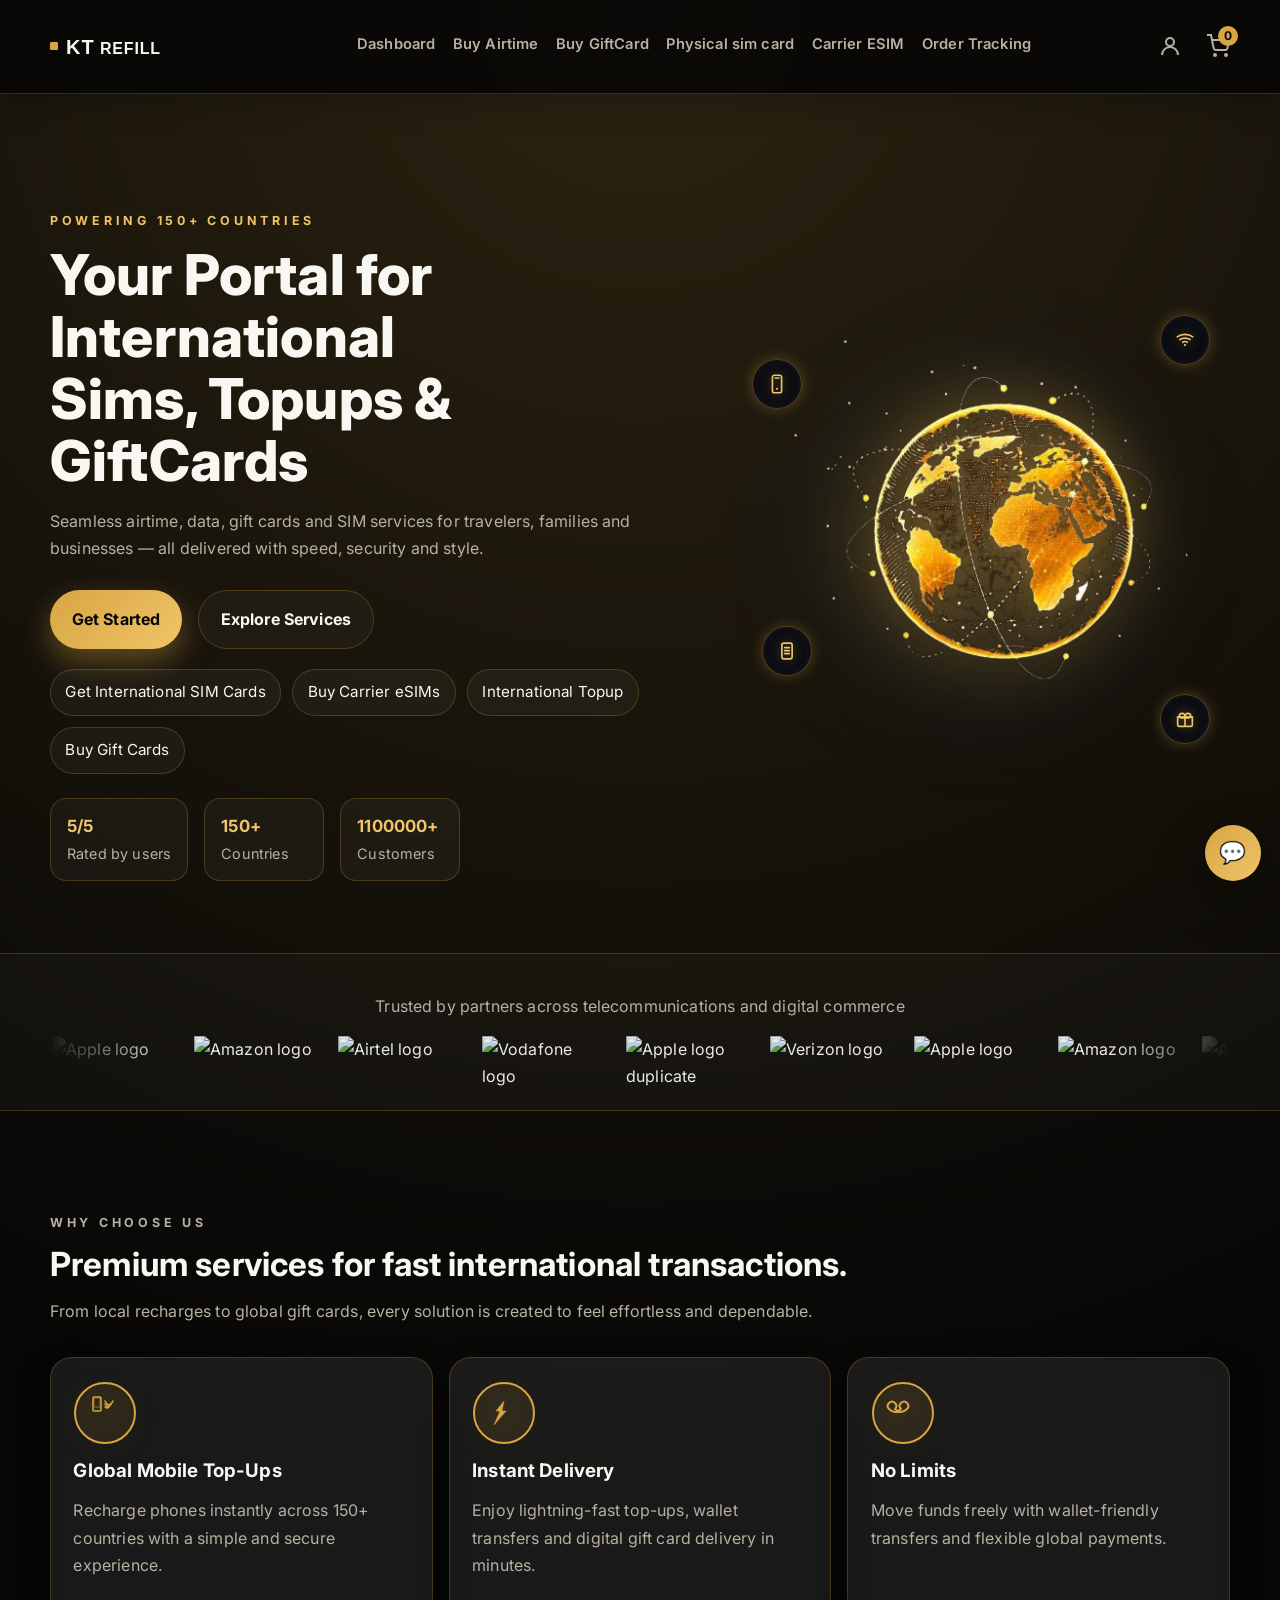
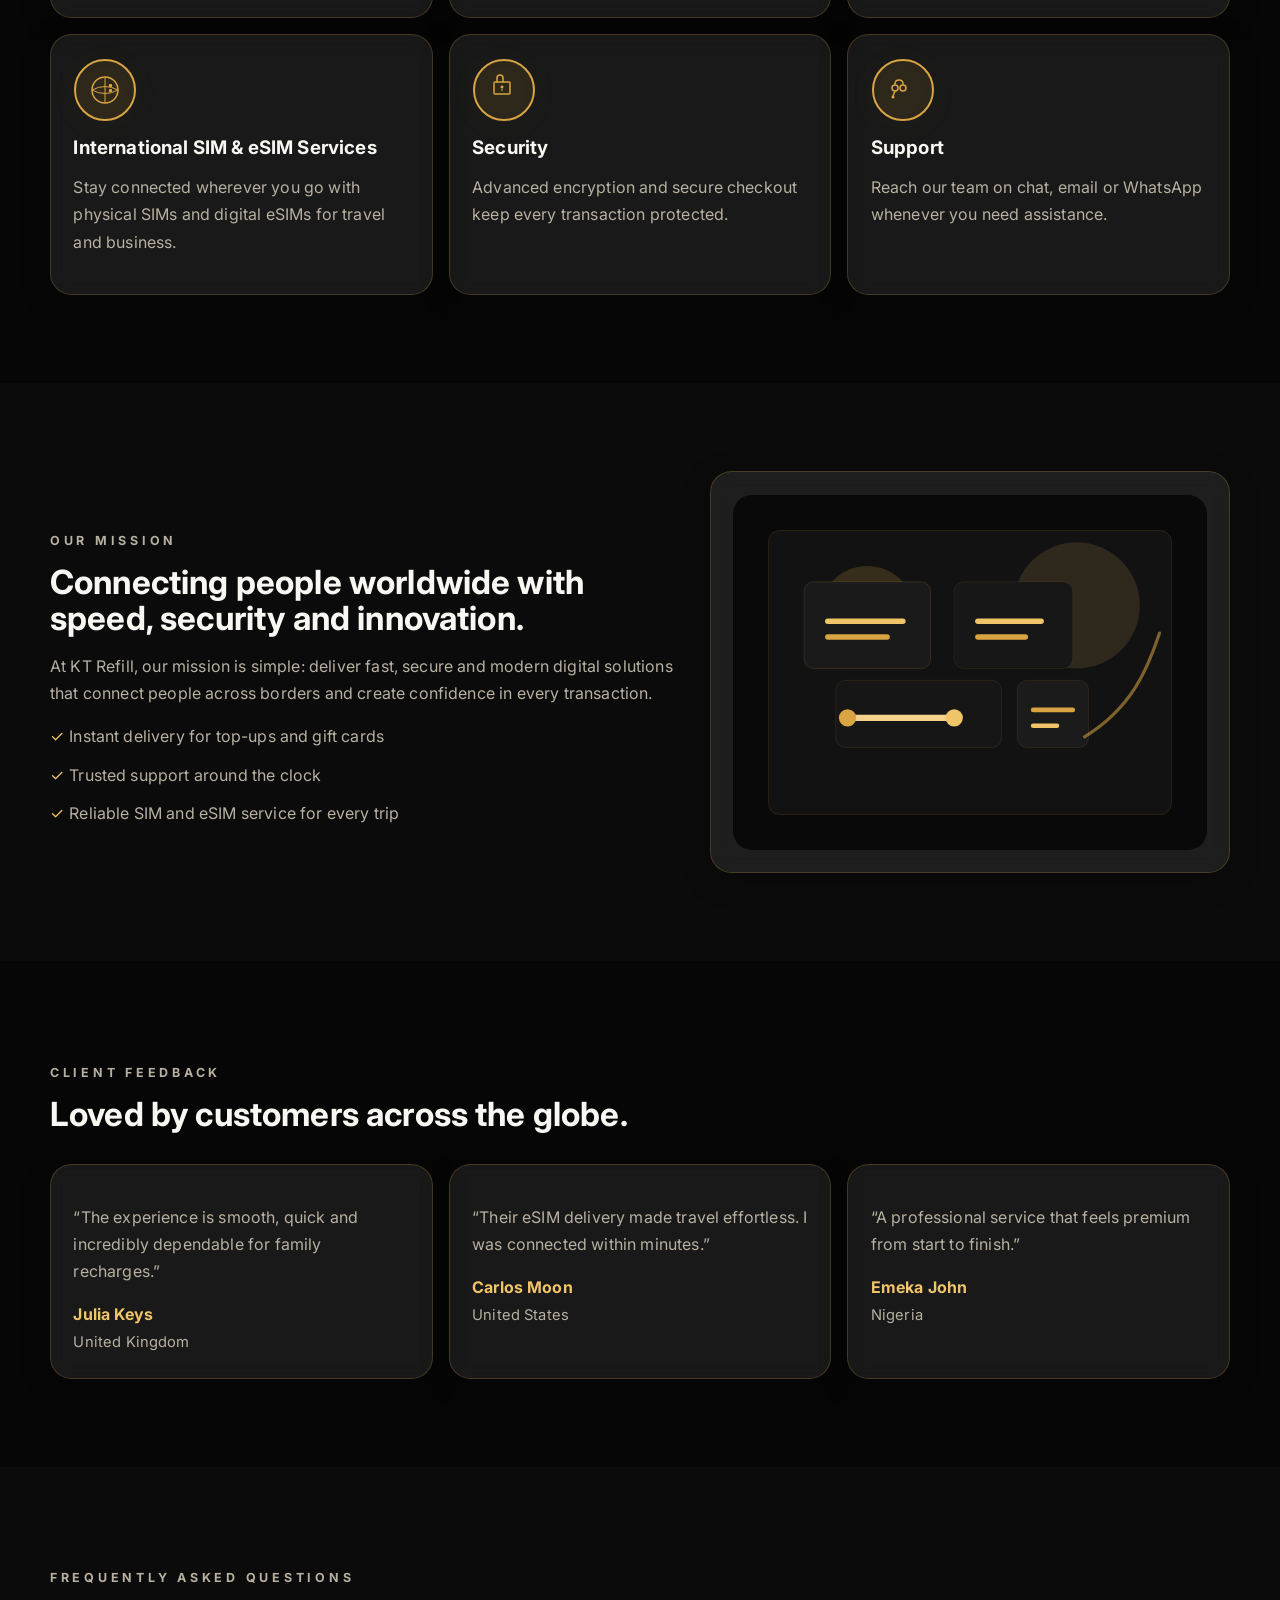
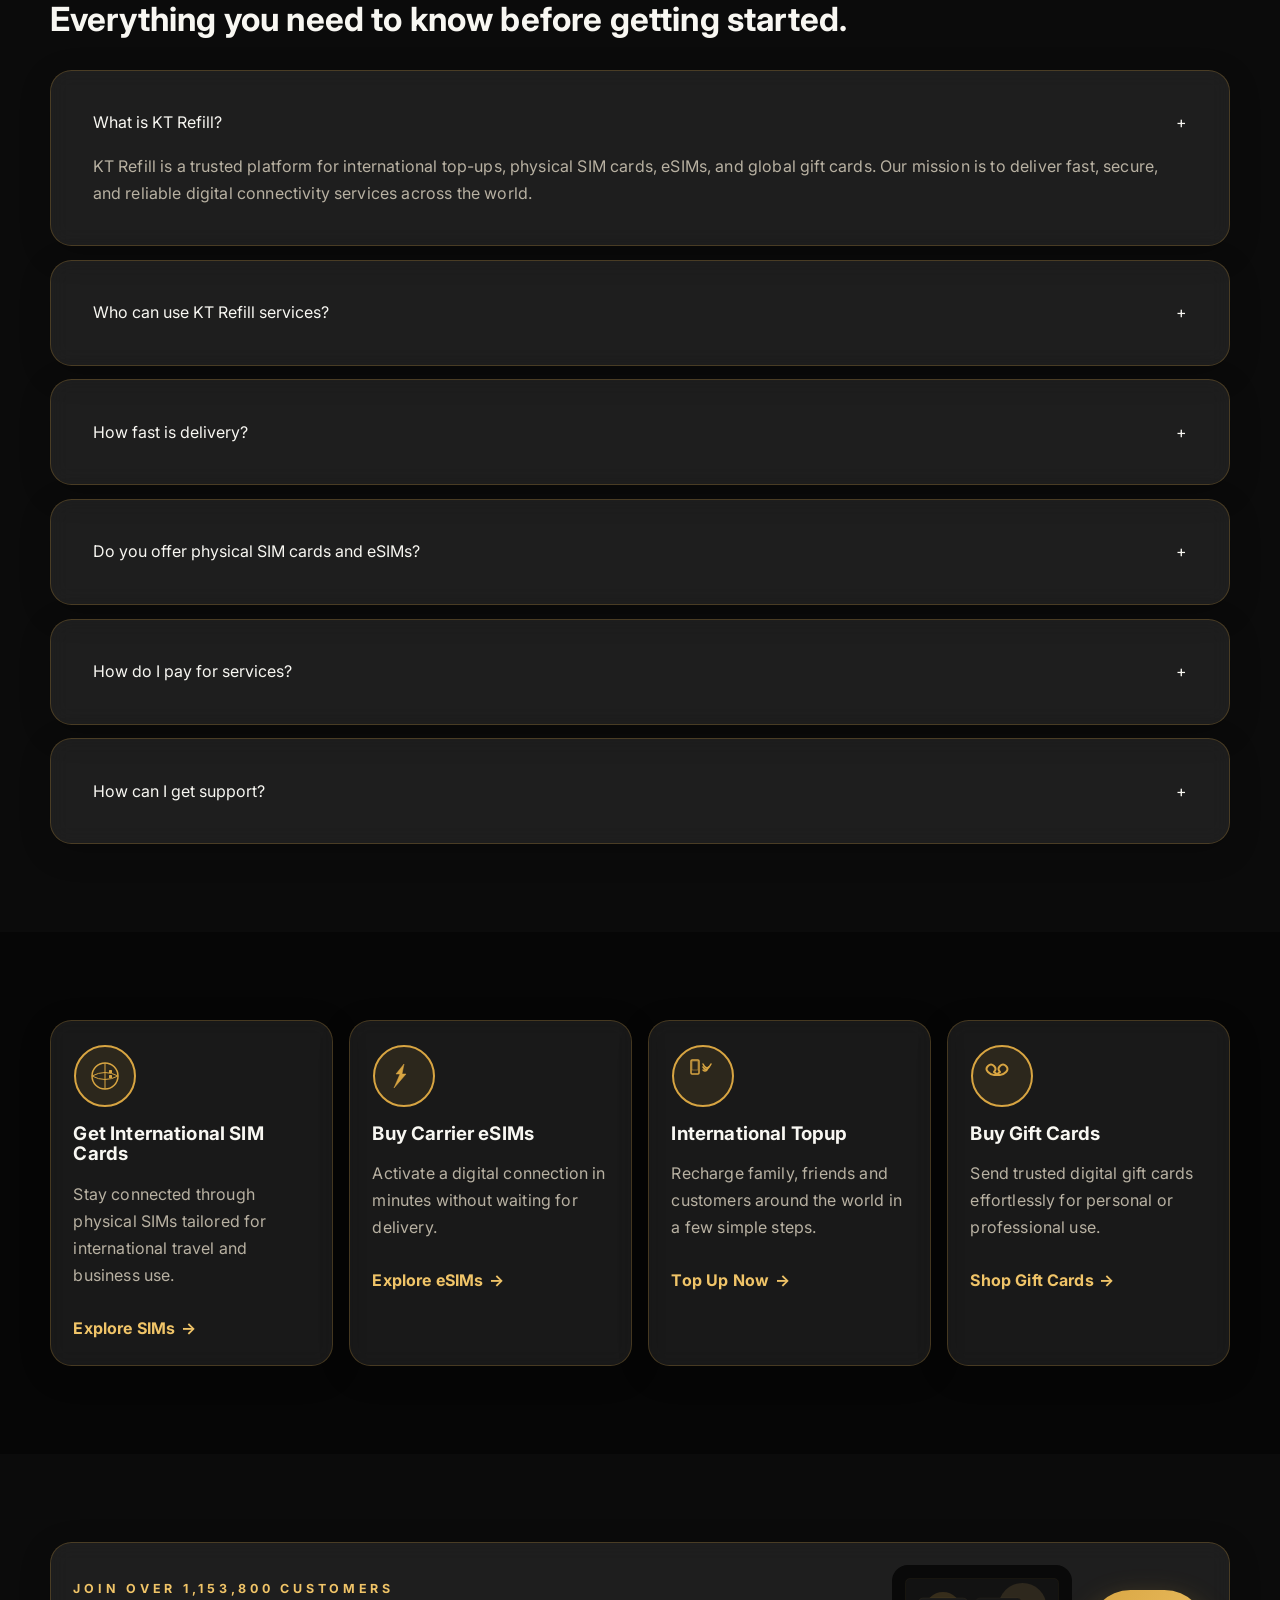
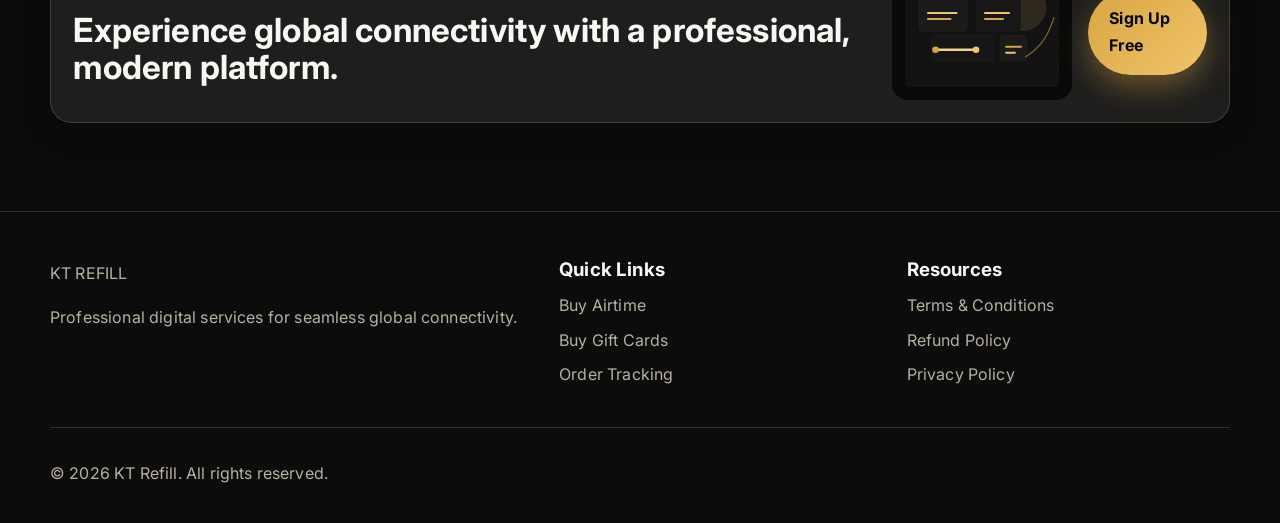
==== index.html @ 4fccc22e "Add files via upload" ====
<!DOCTYPE html>
<html lang="en">
  <head>
    <meta charset="UTF-8" />
    <meta name="viewport" content="width=device-width, initial-scale=1.0" />
    <title>KT Refill Premium</title>
    <link rel="preconnect" href="https://fonts.googleapis.com" />
    <link rel="preconnect" href="https://fonts.gstatic.com" crossorigin />
    <link href="https://fonts.googleapis.com/css2?family=Inter:wght@400;500;600;700;800&display=swap" rel="stylesheet" />
    <link rel="stylesheet" href="./ktrefill-theme/style.css" />
  </head>
  <body>
    <header class="site-header">
      <div class="container nav-wrap">
        <a class="brand" href="#">
          <img src="./ktrefill-theme/images/logo.svg" alt="KT Refill Logo" class="logo-img">
        </a>

        <nav class="site-nav" aria-label="Primary navigation">
          <ul>
            <li><a href="./dashboard.html">Dashboard</a></li>
            <li><a href="./buy-airtime.html">Buy Airtime</a></li>
            <li><a href="./buy-gift-card.html">Buy GiftCard</a></li>
            <li><a href="./physical-sim.html">Physical sim card</a></li>
            <li><a href="./carrier-esim.html">Carrier ESIM</a></li>
       
            <li><a href="./order-tracking.html">Order Tracking</a></li>
          </ul>
        </nav>

        <div class="header-actions">
          <a href="./signin.html" class="account-link" aria-label="Sign in to your account">
            <svg class="account-icon" width="24" height="24" viewBox="0 0 24 24" fill="none" stroke="currentColor" stroke-width="2">
              <path d="M20 21a8 8 0 0 0-16 0"></path>
              <circle cx="12" cy="8" r="4"></circle>
            </svg>
          </a>

          <a href="./buy-airtime.html" class="cart-link" aria-label="Shopping cart">
            <svg class="cart-icon" width="24" height="24" viewBox="0 0 24 24" fill="none" stroke="currentColor" stroke-width="2">
              <circle cx="9" cy="21" r="1"></circle>
              <circle cx="20" cy="21" r="1"></circle>
              <path d="M1 1h4l2.68 13.39a2 2 0 0 0 2 1.61h9.72a2 2 0 0 0 2-1.61L23 6H6"></path>
            </svg>
            <span class="cart-count">0</span>
          </a>

          <button class="menu-toggle" aria-label="Toggle navigation" aria-expanded="false">
            <span></span>
            <span></span>
            <span></span>
          </button>
        </div>
      </div>
    </header>

    <main>
      <section class="hero">
        <div class="container hero-grid">
          <div class="hero-copy">
            <p class="eyebrow">Powering 150+ countries</p>
            <h1>Your Portal for International Sims, Topups &amp; GiftCards</h1>
            <p class="hero-text">
              Seamless airtime, data, gift cards and SIM services for travelers, families and businesses — all delivered with speed, security and style.
            </p>
            <div class="hero-actions">
              <a class="btn btn-primary" href="./signin.html">Get Started</a>
              <a class="btn btn-secondary" href="#services">Explore Services</a>
            </div>
            <div class="hero-quick-links">
              <a href="./physical-sim.html">Get International SIM Cards</a>
              <a href="./carrier-esim.html">Buy Carrier eSIMs</a>
              <a href="./buy-airtime.html">International Topup</a>
              <a href="./buy-gift-card.html">Buy Gift Cards</a>
            </div>
            <div class="hero-metrics">
              <div>
                <strong data-count="5" data-suffix="/5">0/5</strong>
                <span>Rated by users</span>
              </div>
              <div>
                <strong data-count="150" data-suffix="+">0+</strong>
                <span>Countries</span>
              </div>
              <div>
                <strong data-count="1100000" data-suffix="+">0+</strong>
                <span>Customers</span>
              </div>
            </div>
          </div>

          <div class="hero-media hero-media--standalone">
            <span class="hero-icon icon-phone" aria-hidden="true">
              <svg viewBox="0 0 24 24" fill="none">
                <rect x="7" y="2.5" width="10" height="19" rx="2.25" stroke="currentColor" stroke-width="1.8"/>
                <path d="M10 5.5H14" stroke="currentColor" stroke-width="1.8" stroke-linecap="round"/>
                <circle cx="12" cy="17.2" r="1.15" fill="currentColor"/>
              </svg>
            </span>
            <span class="hero-icon icon-wifi" aria-hidden="true">
              <svg viewBox="0 0 24 24" fill="none">
                <path d="M3.5 8.5C8.2 4.9 15.8 4.9 20.5 8.5" stroke="currentColor" stroke-width="1.8" stroke-linecap="round"/>
                <path d="M6.5 11.5C9.5 9.5 14.5 9.5 17.5 11.5" stroke="currentColor" stroke-width="1.8" stroke-linecap="round"/>
                <path d="M9.5 14.5C11 13.5 13 13.5 14.5 14.5" stroke="currentColor" stroke-width="1.8" stroke-linecap="round"/>
                <circle cx="12" cy="17.5" r="1.2" fill="currentColor"/>
              </svg>
            </span>
            <span class="hero-icon icon-sim" aria-hidden="true">
              <svg viewBox="0 0 24 24" fill="none">
                <rect x="6.4" y="3.4" width="11.2" height="17.2" rx="2.2" stroke="currentColor" stroke-width="1.8"/>
                <path d="M9.5 8.4H14.5" stroke="currentColor" stroke-width="1.8" stroke-linecap="round"/>
                <path d="M9.5 11.6H14.5" stroke="currentColor" stroke-width="1.8" stroke-linecap="round"/>
                <path d="M9.5 14.8H14.5" stroke="currentColor" stroke-width="1.8" stroke-linecap="round"/>
              </svg>
            </span>
            <span class="hero-icon icon-gift" aria-hidden="true">
              <svg viewBox="0 0 24 24" fill="none">
                <path d="M4 10H20V18.5C20 19.33 19.33 20 18.5 20H5.5C4.67 20 4 19.33 4 18.5V10Z" stroke="currentColor" stroke-width="1.8"/>
                <path d="M12 10V20" stroke="currentColor" stroke-width="1.8"/>
                <path d="M4 10H20" stroke="currentColor" stroke-width="1.8"/>
                <path d="M12 10C12 7.8 10.7 5.8 8.8 5.8C7.1 5.8 5.8 7.2 5.8 8.8C5.8 10.1 6.9 10.8 8 10.8H12Z" stroke="currentColor" stroke-width="1.8"/>
                <path d="M12 10C12 7.8 13.3 5.8 15.2 5.8C16.9 5.8 18.2 7.2 18.2 8.8C18.2 10.1 17.1 10.8 16 10.8H12Z" stroke="currentColor" stroke-width="1.8"/>
              </svg>
            </span>
            <img src="./ktrefill-theme/images/png.png" alt="Global connectivity and digital services illustration" />
          </div>
        </div>
      </section>

      <section class="logo-strip">
        <div class="container">
          <p>Trusted by partners across telecommunications and digital commerce</p>
          <div class="logo-marquee" aria-label="Partner logos">
            <div class="logo-track">
              <img src="https://i0.wp.com/ktrefill.com/wp-content/uploads/elementor/thumbs/appleimages-removebg-preview-rovwb0ygxqjb4t4g4cqwl3v8651n7sl8xnqibl5se8.png?w=1200&ssl=1" alt="Apple logo">
              <img src="https://i0.wp.com/ktrefill.com/wp-content/uploads/elementor/thumbs/white-amazon-logo-1-rovwaz2sk2gqhl76fbxng4cazdawseds9efjd18kqo.png?w=1200&ssl=1" alt="Amazon logo">
              <img src="https://i0.wp.com/ktrefill.com/wp-content/uploads/elementor/thumbs/AIRTEL-rovwaz2sk2gqhl76fbxng4cazdawseds9efjd18kqo.png?w=1200&ssl=1" alt="Airtel logo">
              <img src="https://i0.wp.com/ktrefill.com/wp-content/uploads/elementor/thumbs/vodafone-logo-brand-phone-symbol-with-name-white-design-england-mobile-illustration-with-black-background-free-vector-removebg-preview-e1747993892625-rovway4yd8fg5z8jktj0vmkudzfjkpa1x9s1vr9yww.png?w=1200&ssl=1" alt="Vodafone logo">
              <img src="https://i0.wp.com/ktrefill.com/wp-content/uploads/elementor/thumbs/appleimages-removebg-preview-rovwb0ygxqjb4t4g4cqwl3v8651n7sl8xnqibl5se8.png?w=1200&ssl=1" alt="Apple logo duplicate">
              <img src="https://i0.wp.com/ktrefill.com/wp-content/uploads/elementor/thumbs/verizon_logo-removebg-preview-rovwax746ee5ud9wqb4eb4tdslk6d06bl54kehbd34.png?w=1200&ssl=1" alt="Verizon logo">
              <img src="https://i0.wp.com/ktrefill.com/wp-content/uploads/elementor/thumbs/appleimages-removebg-preview-rovwb0ygxqjb4t4g4cqwl3v8651n7sl8xnqibl5se8.png?w=1200&ssl=1" alt="Apple logo">
              <img src="https://i0.wp.com/ktrefill.com/wp-content/uploads/elementor/thumbs/white-amazon-logo-1-rovwaz2sk2gqhl76fbxng4cazdawseds9efjd18kqo.png?w=1200&ssl=1" alt="Amazon logo">
              <img src="https://i0.wp.com/ktrefill.com/wp-content/uploads/elementor/thumbs/AIRTEL-rovwaz2sk2gqhl76fbxng4cazdawseds9efjd18kqo.png?w=1200&ssl=1" alt="Airtel logo">
              <img src="https://i0.wp.com/ktrefill.com/wp-content/uploads/elementor/thumbs/vodafone-logo-brand-phone-symbol-with-name-white-design-england-mobile-illustration-with-black-background-free-vector-removebg-preview-e1747993892625-rovway4yd8fg5z8jktj0vmkudzfjkpa1x9s1vr9yww.png?w=1200&ssl=1" alt="Vodafone logo">
              <img src="https://i0.wp.com/ktrefill.com/wp-content/uploads/elementor/thumbs/appleimages-removebg-preview-rovwb0ygxqjb4t4g4cqwl3v8651n7sl8xnqibl5se8.png?w=1200&ssl=1" alt="Apple logo duplicate">
              <img src="https://i0.wp.com/ktrefill.com/wp-content/uploads/elementor/thumbs/verizon_logo-removebg-preview-rovwax746ee5ud9wqb4eb4tdslk6d06bl54kehbd34.png?w=1200&ssl=1" alt="Verizon logo">
            </div>
          </div>
        </div>
      </section>

      <section id="services" class="section">
        <div class="container">
          <div class="section-head">
            <p class="eyebrow">Why Choose Us</p>
            <h2>Premium services for fast international transactions.</h2>
            <p>From local recharges to global gift cards, every solution is created to feel effortless and dependable.</p>
          </div>
          <div class="feature-grid">
            <article class="feature-card">
              <img src="./ktrefill-theme/images/icon-topup.svg" alt="Global Mobile Top-Ups" class="feature-icon">
              <h3>Global Mobile Top-Ups</h3>
              <p>Recharge phones instantly across 150+ countries with a simple and secure experience.</p>
            </article>
            <article class="feature-card">
              <img src="./ktrefill-theme/images/icon-delivery.svg" alt="Instant Delivery" class="feature-icon">
              <h3>Instant Delivery</h3>
              <p>Enjoy lightning-fast top-ups, wallet transfers and digital gift card delivery in minutes.</p>
            </article>
            <article class="feature-card">
              <img src="./ktrefill-theme/images/icon-nolimits.svg" alt="No Limits" class="feature-icon">
              <h3>No Limits</h3>
              <p>Move funds freely with wallet-friendly transfers and flexible global payments.</p>
            </article>
            <article class="feature-card">
              <img src="./ktrefill-theme/images/icon-sim.svg" alt="International SIM & eSIM Services" class="feature-icon">
              <h3>International SIM &amp; eSIM Services</h3>
              <p>Stay connected wherever you go with physical SIMs and digital eSIMs for travel and business.</p>
            </article>
            <article class="feature-card">
              <img src="./ktrefill-theme/images/icon-security.svg" alt="Security" class="feature-icon">
              <h3>Security</h3>
              <p>Advanced encryption and secure checkout keep every transaction protected.</p>
            </article>
            <article class="feature-card">
              <img src="./ktrefill-theme/images/icon-support.svg" alt="Support" class="feature-icon">
              <h3>Support</h3>
              <p>Reach our team on chat, email or WhatsApp whenever you need assistance.</p>
            </article>
          </div>
        </div>
      </section>

      <section class="section showcase-section">
        <div class="container showcase-grid">
          <div class="showcase-copy">
            <p class="eyebrow">Our Mission</p>
            <h2>Connecting people worldwide with speed, security and innovation.</h2>
            <p>
              At KT Refill, our mission is simple: deliver fast, secure and modern digital solutions that connect people across borders and create confidence in every transaction.
            </p>
            <ul class="check-list">
              <li>Instant delivery for top-ups and gift cards</li>
              <li>Trusted support around the clock</li>
              <li>Reliable SIM and eSIM service for every trip</li>
            </ul>
          </div>
          <div class="showcase-card">
            <img src="./ktrefill-theme/images/hero-illustration.svg" alt="Modern digital connectivity concept" />
          </div>
        </div>
      </section>

      <section id="reviews" class="section">
        <div class="container">
          <div class="section-head">
            <p class="eyebrow">Client Feedback</p>
            <h2>Loved by customers across the globe.</h2>
          </div>
          <div class="testimonial-grid">
            <article class="testimonial-card">
              <p>“The experience is smooth, quick and incredibly dependable for family recharges.”</p>
              <strong>Julia Keys</strong>
              <span>United Kingdom</span>
            </article>
            <article class="testimonial-card">
              <p>“Their eSIM delivery made travel effortless. I was connected within minutes.”</p>
              <strong>Carlos Moon</strong>
              <span>United States</span>
            </article>
            <article class="testimonial-card">
              <p>“A professional service that feels premium from start to finish.”</p>
              <strong>Emeka John</strong>
              <span>Nigeria</span>
            </article>
          </div>
        </div>
      </section>

      <section id="faq" class="section faq-section">
        <div class="container">
          <div class="section-head">
            <p class="eyebrow">Frequently Asked Questions</p>
            <h2>Everything you need to know before getting started.</h2>
          </div>
          <div class="faq-list">
            <article class="faq-item active">
              <button class="faq-question" type="button">What is KT Refill?<span>+</span></button>
              <div class="faq-answer"><p>KT Refill is a trusted platform for international top-ups, physical SIM cards, eSIMs, and global gift cards. Our mission is to deliver fast, secure, and reliable digital connectivity services across the world.</p></div>
            </article>
            <article class="faq-item">
              <button class="faq-question" type="button">Who can use KT Refill services?<span>+</span></button>
              <div class="faq-answer"><p>Anyone can use KT Refill services, whether you are a traveler, business owner, reseller, or someone sending airtime and gift cards to family and friends around the world.</p></div>
            </article>
            <article class="faq-item">
              <button class="faq-question" type="button">How fast is delivery?<span>+</span></button>
              <div class="faq-answer"><p>Most transactions are completed instantly or within a few minutes depending on the service selected. Top-ups and digital gift card deliveries are designed to be fast and seamless.</p></div>
            </article>
            <article class="faq-item">
              <button class="faq-question" type="button">Do you offer physical SIM cards and eSIMs?<span>+</span></button>
              <div class="faq-answer"><p>Yes. KT Refill provides both physical SIM cards and digital eSIM solutions for international travel, business use, and everyday connectivity.</p></div>
            </article>
            <article class="faq-item">
              <button class="faq-question" type="button">How do I pay for services?<span>+</span></button>
              <div class="faq-answer"><p>You can complete purchases securely through the KT Refill platform using supported payment options available in the checkout flow. All transactions are protected with strong security measures.</p></div>
            </article>
            <article class="faq-item">
              <button class="faq-question" type="button">How can I get support?<span>+</span></button>
              <div class="faq-answer"><p>You can reach our support team through the website chat, email, or direct contact options. We are available to help with orders, delivery questions, and account issues.</p></div>
            </article>
          </div>
        </div>
      </section>

      <section class="section links-section">
        <div class="container link-grid">
          <article class="link-card">
            <img src="./ktrefill-theme/images/icon-sim.svg" alt="International SIM Cards" class="link-card-image">
            <h3>Get International SIM Cards</h3>
            <p>Stay connected through physical SIMs tailored for international travel and business use.</p>
            <a href="./physical-sim.html">Explore SIMs</a>
          </article>
          <article class="link-card">
            <img src="./ktrefill-theme/images/icon-delivery.svg" alt="Carrier eSIMs" class="link-card-image">
            <h3>Buy Carrier eSIMs</h3>
            <p>Activate a digital connection in minutes without waiting for delivery.</p>
            <a href="./carrier-esim.html">Explore eSIMs</a>
          </article>
          <article class="link-card">
            <img src="./ktrefill-theme/images/icon-topup.svg" alt="International Topup" class="link-card-image">
            <h3>International Topup</h3>
            <p>Recharge family, friends and customers around the world in a few simple steps.</p>
            <a href="./buy-airtime.html">Top Up Now</a>
          </article>
          <article class="link-card">
            <img src="./ktrefill-theme/images/icon-nolimits.svg" alt="Gift Cards" class="link-card-image">
            <h3>Buy Gift Cards</h3>
            <p>Send trusted digital gift cards effortlessly for personal or professional use.</p>
            <a href="./buy-gift-card.html">Shop Gift Cards</a>
          </article>
        </div>
      </section>

      <section id="signup" class="section cta-section">
        <div class="container cta-card">
          <div>
            <p class="eyebrow">Join over 1,153,800 customers</p>
            <h2>Experience global connectivity with a professional, modern platform.</h2>
          </div>
          <img src="./ktrefill-theme/images/hero-illustration.svg" alt="Global services illustration" class="cta-visual">
          <a class="btn btn-primary" href="./signin.html">Sign Up Free</a>
        </div>
      </section>
    </main>

    <footer class="site-footer">
      <div class="container footer-grid">
        <div>
          <a class="brand" href="#">KT REFILL</a>
          <p>Professional digital services for seamless global connectivity.</p>
        </div>
        <div>
          <h3>Quick Links</h3>
          <a href="./buy-airtime.html">Buy Airtime</a>
          <a href="./buy-gift-card.html">Buy Gift Cards</a>
          <a href="./order-tracking.html">Order Tracking</a>
        </div>
        <div>
          <h3>Resources</h3>
          <a href="./signin.html">Terms &amp; Conditions</a>
          <a href="./signin.html">Refund Policy</a>
          <a href="./signin.html">Privacy Policy</a>
        </div>
      </div>
      <div class="container footer-bottom">
        <p>© <span id="year"></span> KT Refill. All rights reserved.</p>
      </div>
    </footer>

    <button class="float-chat" aria-label="Open support chat">💬</button>
    <script src="./ktrefill-theme/script.js"></script>
  </body>
</html>
---- ktrefill-theme/style.css ----
/*
Theme Name: KT Refill Premium
Theme URI: https://example.com/ktrefill-premium
Author: Your Name
Author URI: https://example.com
Description: A premium black-and-gold WordPress theme inspired by KT Refill, built for global digital services and modern landing pages.
Version: 1.0.0
Text Domain: ktrefill-premium
*/

:root {
  --bg: #060606;
  --bg-soft: #121212;
  --surface: #111111;
  --surface-2: #171717;
  --text: #f8f7f2;
  --muted: #b8b1a2;
  --gold: #d8a542;
  --gold-soft: #f0c468;
  --border: rgba(216, 165, 66, 0.24);
  --shadow: 0 20px 50px rgba(0, 0, 0, 0.4);
}

* {
  box-sizing: border-box;
}

html {
  scroll-behavior: smooth;
}

body {
  margin: 0;
  font-family: 'Inter', sans-serif;
  background: radial-gradient(circle at top, rgba(216, 165, 66, 0.18), transparent 28%), var(--bg);
  color: var(--text);
  line-height: 1.7;
  letter-spacing: 0.01em;
}

img {
  max-width: 100%;
  display: block;
}

a {
  color: inherit;
  text-decoration: none;
}

.container {
  width: min(1180px, calc(100% - 2rem));
  margin: 0 auto;
}

.site-header {
  position: sticky;
  top: 0;
  z-index: 1000;
  backdrop-filter: blur(16px);
  background: rgba(6, 6, 6, 0.88);
  border-bottom: 1px solid var(--border);
  box-shadow: 0 8px 30px rgba(0, 0, 0, 0.22);
}

.nav-wrap {
  display: flex;
  align-items: center;
  gap: 1rem;
  padding: 1.1rem 0;
  position: relative;
  flex-wrap: wrap;
}

.site-header .brand {
  position: relative;
  display: flex;
  align-items: center;
  flex-shrink: 0;
}

.site-header .brand::after {
  content: '';
  display: none;
}

.brand .logo-img {
  height: 40px;
  width: auto;
  max-width: 180px;
  display: block;
  transition: transform 0.2s ease;
}

.site-header .brand:hover .logo-img {
  transform: scale(1.02);
}

.site-nav {
  display: none;
  position: static;
  background: transparent;
  border-bottom: none;
  backdrop-filter: none;
  flex: 1 1 auto;
  min-width: 0;
}

.site-nav.active {
  display: block;
}

.site-nav ul {
  list-style: none;
  display: flex;
  flex-direction: row;
  flex-wrap: wrap;
  align-items: center;
  justify-content: center;
  gap: 0.4rem 1.1rem;
  margin: 0 auto;
  padding: 0.25rem 0 0.5rem;
  max-width: 1180px;
}

.site-nav ul li {
  margin: 0;
}

.site-nav a {
  display: block;
  color: var(--muted);
  padding: 0.65rem 0;
  transition: color 0.2s ease, transform 0.2s ease;
  font-size: 0.92rem;
  font-weight: 600;
  letter-spacing: 0.01em;
  position: relative;
}

.site-nav a::after {
  content: '';
  position: absolute;
  left: 0;
  right: 0;
  bottom: 0.15rem;
  height: 2px;
  background: var(--gold-soft);
  transform: scaleX(0);
  transform-origin: center;
  transition: transform 0.2s ease;
}

.site-nav a:hover,
.site-nav a:focus-visible {
  color: var(--gold-soft);
  transform: translateY(-1px);
}

.site-nav a:hover::after,
.site-nav a:focus-visible::after {
  transform: scaleX(1);
}

.menu-toggle {
  display: none;
  background: transparent;
  border: 1px solid var(--border);
  border-radius: 999px;
  padding: 0.6rem;
  cursor: pointer;
  transition: transform 0.2s ease, border-color 0.2s ease;
}

.menu-toggle:hover {
  transform: rotate(3deg);
  border-color: var(--gold-soft);
}

.menu-toggle span {
  display: block;
  width: 22px;
  height: 2px;
  background: var(--text);
  margin: 4px 0;
  transition: transform 0.25s ease, opacity 0.25s ease;
}

.menu-toggle.open span:nth-child(1) {
  transform: translateY(6px) rotate(45deg);
}

.menu-toggle.open span:nth-child(2) {
  opacity: 0;
}

.menu-toggle.open span:nth-child(3) {
  transform: translateY(-6px) rotate(-45deg);
}

.header-actions {
  display: flex;
  align-items: center;
  gap: 1.5rem;
  margin-left: auto;
}

.cart-link,
.account-link,
.login-link {
  display: flex;
  align-items: center;
  gap: 0.5rem;
  color: var(--muted);
  transition: color 0.2s ease, transform 0.2s ease;
  position: relative;
}

.cart-link:hover,
.account-link:hover,
.login-link:hover {
  color: var(--gold-soft);
  transform: translateY(-2px);
}

.cart-icon,
.account-icon {
  width: 24px;
  height: 24px;
  stroke: currentColor;
  stroke-width: 2;
}

.cart-count {
  position: absolute;
  top: -8px;
  right: -8px;
  background: var(--gold);
  color: var(--bg);
  border-radius: 50%;
  width: 20px;
  height: 20px;
  display: flex;
  align-items: center;
  justify-content: center;
  font-size: 0.75rem;
  font-weight: 700;
}

.login-link {
  padding: 0.5rem 1rem;
  border: 1px solid var(--border);
  border-radius: 4px;
  color: var(--muted);
  font-size: 0.9rem;
  font-weight: 600;
}

.login-link:hover {
  border-color: var(--gold-soft);
}

.hero {
  position: relative;
  padding: 6.5rem 0 4.5rem;
  overflow: hidden;
  background: transparent;
}

.hero::before,
.hero::after {
  content: '';
  position: absolute;
  inset: 0;
  pointer-events: none;
  opacity: 0;
}

.hero-grid {
  position: relative;
  z-index: 1;
  display: grid;
  grid-template-columns: 1.15fr 0.85fr;
  gap: 2rem;
  align-items: center;
}

.eyebrow {
  color: var(--gold-soft);
  text-transform: uppercase;
  letter-spacing: 0.3em;
  font-size: 0.78rem;
  font-weight: 700;
  margin-bottom: 0.8rem;
}

h1,
h2,
h3 {
  margin: 0 0 0.85rem;
  line-height: 1.1;
}

h1 {
  font-size: clamp(2.2rem, 4.4vw, 4.15rem);
  max-width: 12ch;
  font-weight: 800;
}

h2 {
  font-size: clamp(1.7rem, 2.6vw, 2.35rem);
  font-weight: 700;
}

h3 {
  font-weight: 700;
}

.hero-text,
.section-head p,
.showcase-copy p,
.feature-card p,
.testimonial-card p,
.faq-answer p,
.site-footer p,
.link-card p {
  color: var(--muted);
}

.hero-actions {
  display: flex;
  flex-wrap: wrap;
  gap: 1rem;
  margin: 1.7rem 0 1.2rem;
}

.hero-quick-links {
  display: flex;
  flex-wrap: wrap;
  gap: 0.7rem;
  margin-bottom: 1.5rem;
}

.hero-quick-links a {
  padding: 0.6rem 0.9rem;
  border-radius: 999px;
  border: 1px solid var(--border);
  background: rgba(255, 255, 255, 0.04);
  color: var(--text);
  font-size: 0.95rem;
}

.btn {
  display: inline-flex;
  align-items: center;
  justify-content: center;
  padding: 0.95rem 1.35rem;
  border-radius: 999px;
  font-weight: 700;
  transition: transform 0.2s ease, box-shadow 0.2s ease, background 0.2s ease;
}

.btn:hover {
  transform: translateY(-2px);
}

.btn-primary {
  background: linear-gradient(135deg, var(--gold), var(--gold-soft));
  color: var(--bg);
  box-shadow: 0 12px 30px rgba(216, 165, 66, 0.4);
  border: none;
}

.btn-primary:hover {
  box-shadow: 0 16px 40px rgba(216, 165, 66, 0.5);
  background: linear-gradient(135deg, var(--gold-soft), var(--gold));
}

.btn-secondary {
  border: 1px solid var(--border);
  background: rgba(255, 255, 255, 0.03);
  color: var(--text);
}

.hero-metrics {
  display: flex;
  flex-wrap: wrap;
  gap: 1rem;
  margin-top: 1rem;
}

.hero-metrics div {
  padding: 0.8rem 1rem;
  background: rgba(255, 255, 255, 0.04);
  border: 1px solid var(--border);
  border-radius: 1rem;
  min-width: 120px;
}

.hero-metrics strong {
  display: block;
  color: var(--gold-soft);
  font-size: 1.05rem;
}

.hero-metrics span {
  color: var(--muted);
  font-size: 0.9rem;
}

.form-card,
.service-form,
.dashboard-card,
.tracking-card {
  background: linear-gradient(180deg, rgba(255,255,255,0.03), rgba(255,255,255,0.02));
  border: 1px solid var(--border);
  border-radius: 1.1rem;
  padding: 1.4rem;
  box-shadow: var(--shadow);
}

.form-grid {
  display: grid;
  grid-template-columns: repeat(2, minmax(0, 1fr));
  gap: 1rem;
}

.form-field {
  display: flex;
  flex-direction: column;
  gap: 0.45rem;
}

.form-field span {
  color: var(--muted);
  font-size: 0.88rem;
  font-weight: 600;
}

.form-field input,
.form-field select,
.form-field textarea {
  width: 100%;
  border: 1px solid var(--border);
  border-radius: 0.8rem;
  padding: 0.85rem 0.95rem;
  background: rgba(255,255,255,0.03);
  color: var(--text);
  font: inherit;
}

.form-field input:focus,
.form-field select:focus,
.form-field textarea:focus {
  outline: 2px solid rgba(216, 165, 66, 0.35);
  border-color: var(--gold-soft);
}

.status-message {
  margin-top: 1rem;
  border-radius: 0.8rem;
  padding: 0.9rem 1rem;
  background: rgba(216, 165, 66, 0.12);
  color: var(--text);
  border: 1px solid rgba(216, 165, 66, 0.25);
  display: none;
}

.status-message.show {
  display: block;
}

.status-message.success {
  background: rgba(48, 185, 125, 0.12);
  border-color: rgba(48, 185, 125, 0.3);
}

.status-message.error {
  background: rgba(216, 74, 74, 0.12);
  border-color: rgba(216, 74, 74, 0.25);
}

.dashboard-grid {
  display: grid;
  grid-template-columns: repeat(4, minmax(0, 1fr));
  gap: 1rem;
}

.dashboard-list {
  margin: 1rem 0 0;
  padding: 0;
  list-style: none;
}

.dashboard-list li {
  padding: 0.8rem 0;
  border-bottom: 1px solid rgba(216, 165, 66, 0.18);
  color: var(--muted);
}

.dashboard-list li:last-child {
  border-bottom: none;
}

.hero-media {
  position: relative;
  width: min(100%, 920px);
  margin: 0 auto;
  display: grid;
  place-items: center;
}

.hero-media--standalone {
  padding: 0;
  aspect-ratio: auto;
  background: transparent;
  border: 0;
  border-radius: 0;
  box-shadow: none;
  backdrop-filter: none;
  -webkit-backdrop-filter: none;
}

.hero-media::before {
  content: '';
  position: absolute;
  inset: -18%;
  background:
    radial-gradient(circle, rgba(216, 165, 66, 0.2), transparent 40%),
    radial-gradient(circle at center, rgba(63, 155, 255, 0.08), transparent 60%);
  filter: blur(20px);
  opacity: 0.95;
  pointer-events: none;
  animation: heroPulse 9s linear infinite;
}

.hero-media img {
  position: relative;
  z-index: 1;
  width: min(100%, 100%);
  max-width: 100%;
  border-radius: 0;
  object-fit: contain;
  filter: drop-shadow(0 0 30px rgba(216, 165, 66, 0.62)) drop-shadow(0 16px 46px rgba(8, 8, 8, 0.48));
}

.hero-icon {
  position: absolute;
  z-index: 3;
  width: 50px;
  height: 50px;
  border-radius: 50%;
  display: flex;
  align-items: center;
  justify-content: center;
  background: rgba(8, 10, 18, 0.9);
  border: 1px solid rgba(216, 165, 66, 0.34);
  color: var(--gold-soft);
  box-shadow:
    0 0 14px rgba(216, 165, 66, 0.3),
    inset 0 0 12px rgba(255, 255, 255, 0.05);
  backdrop-filter: blur(8px);
}

.hero-icon svg {
  width: 22px;
  height: 22px;
  color: var(--gold-soft);
  filter: drop-shadow(0 0 7px rgba(216, 165, 66, 0.55));
}

.icon-phone {
  top: 13%;
  left: 2%;
}

.icon-wifi {
  top: 4%;
  right: 4%;
}

.icon-sim {
  bottom: 22%;
  left: 4%;
}

.icon-gift {
  bottom: 8%;
  right: 4%;
}

@keyframes heroPulse {
  0% { transform: rotate(0deg) scale(1); opacity: 0.35; }
  50% { transform: rotate(180deg) scale(1.05); opacity: 0.75; }
  100% { transform: rotate(360deg) scale(1); opacity: 0.35; }
}

@keyframes heroSheen {
  0%, 100% { box-shadow: inset 0 0 40px rgba(255, 255, 255, 0.04), 0 0 0 1px rgba(255, 255, 255, 0.04); }
  50% { box-shadow: inset 0 0 45px rgba(216, 165, 66, 0.08), 0 0 0 1px rgba(216, 165, 66, 0.12); }
}


.hero-badge {
  position: absolute;
  left: 1.4rem;
  bottom: 1.4rem;
  background: rgba(6, 6, 6, 0.85);
  border: 1px solid var(--border);
  border-radius: 1rem;
  padding: 0.85rem 1rem;
}

.hero-badge span {
  display: block;
  color: var(--gold-soft);
  font-weight: 700;
}

.hero-badge strong {
  color: var(--text);
  font-size: 0.95rem;
}

.logo-strip {
  border-top: 1px solid var(--border);
  border-bottom: 1px solid var(--border);
  padding: 1.4rem 0;
  background: rgba(255,255,255,0.025);
}

.logo-strip p {
  text-align: center;
  color: var(--muted);
  margin-bottom: 1rem;
}

.logo-marquee {
  overflow: hidden;
  mask-image: linear-gradient(to right, transparent, black 10%, black 90%, transparent);
  -webkit-mask-image: linear-gradient(to right, transparent, black 10%, black 90%, transparent);
}

.logo-track {
  display: flex;
  gap: 1.5rem;
  width: max-content;
  animation: logoSlide 28s linear infinite;
}

.logo-track img {
  width: 120px;
  height: 52px;
  object-fit: contain;
  opacity: 0.92;
  flex-shrink: 0;
  filter: brightness(1.02) saturate(0.95);
}

@keyframes logoSlide {
  from {
    transform: translateX(0);
  }
  to {
    transform: translateX(-50%);
  }
}

.section {
  padding: 5.5rem 0;
  background: rgba(0, 0, 0, 0.05);
}

.section:nth-child(even) {
  background: rgba(255, 255, 255, 0.02);
}

.section-head {
  margin-bottom: 2rem;
}

.feature-grid,
.testimonial-grid {
  display: grid;
  grid-template-columns: repeat(3, minmax(0, 1fr));
  gap: 1rem;
}

.product-grid {
  display: grid;
  grid-template-columns: repeat(3, minmax(0, 1fr));
  gap: 1rem;
}

.feature-card,
.testimonial-card,
.faq-item,
.cta-card,
.link-card,
.showcase-card,
.product-card {
  background: rgba(255, 255, 255, 0.08);
  border: 1px solid var(--border);
  border-radius: 1.35rem;
  padding: 1.4rem;
  box-shadow: 0 8px 32px rgba(0, 0, 0, 0.2);
  backdrop-filter: blur(10px);
}

.feature-card,
.product-card {
  transition: transform 0.2s ease, border-color 0.2s ease;
}

.feature-card:hover,
.product-card:hover,
.product-card:hover {
  transform: translateY(-3px);
  border-color: rgba(216, 165, 66, 0.5);
}

.product-card {
  background: linear-gradient(180deg, rgba(255,255,255,0.04), rgba(255,255,255,0.02));
  border-radius: 1rem;
  padding: 1rem;
  display: flex;
  flex-direction: column;
  gap: 0.95rem;
}

.product-image {
  min-height: 170px;
  border-radius: 0.8rem;
  background: radial-gradient(circle at top, rgba(216,165,66,0.2), rgba(255,255,255,0.03));
  border: 1px solid rgba(216,165,66,0.25);
  display: grid;
  place-items: center;
  font-size: 2.2rem;
  color: var(--gold-soft);
}

.product-tag {
  display: inline-flex;
  width: fit-content;
  padding: 0.32rem 0.7rem;
  border-radius: 999px;
  background: rgba(216,165,66,0.15);
  border: 1px solid rgba(216,165,66,0.3);
  color: var(--gold-soft);
  font-size: 0.78rem;
  font-weight: 700;
}

.price-row {
  display: flex;
  align-items: baseline;
  gap: 0.65rem;
  flex-wrap: wrap;
}

.old-price {
  font-size: 0.92rem;
  color: var(--muted);
  text-decoration: line-through;
}

.new-price {
  font-size: 1.2rem;
  color: var(--gold-soft);
  font-weight: 800;
}

.product-card .btn {
  margin-top: auto;
}

.feature-icon {
  width: 64px;
  height: 64px;
  display: block;
  margin-bottom: 1rem;
  filter: drop-shadow(0 4px 12px rgba(216, 165, 66, 0.1));
  transition: transform 0.2s ease, filter 0.2s ease;
}

.feature-card:hover .feature-icon {
  transform: scale(1.08);
  filter: drop-shadow(0 6px 16px rgba(216, 165, 66, 0.2));
}

.feature-card .icon {
  width: 46px;
  height: 46px;
  display: grid;
  place-items: center;
  border-radius: 50%;
  background: rgba(216, 165, 66, 0.15);
  color: var(--gold-soft);
  font-size: 1.2rem;
  margin-bottom: 1rem;
}

.showcase-section {
  background: linear-gradient(135deg, rgba(216, 165, 66, 0.08), rgba(255,255,255,0.02));
}

.showcase-grid {
  display: grid;
  grid-template-columns: 1.1fr 0.9fr;
  gap: 1.5rem;
  align-items: center;
}

.check-list {
  list-style: none;
  padding: 0;
  margin: 1rem 0 0;
  display: grid;
  gap: 0.7rem;
}

.check-list li {
  padding-left: 1.2rem;
  position: relative;
  color: var(--muted);
}

.check-list li::before {
  content: '✓';
  position: absolute;
  left: 0;
  color: var(--gold-soft);
}

.showcase-card img {
  border-radius: 1.2rem;
}

.testimonial-grid {
  grid-template-columns: repeat(3, minmax(0, 1fr));
}

.testimonial-card strong {
  display: block;
  margin-top: 1rem;
  color: var(--gold-soft);
}

.testimonial-card span {
  color: var(--muted);
  font-size: 0.92rem;
}

.faq-list {
  display: grid;
  gap: 0.85rem;
}

.faq-question {
  width: 100%;
  padding: 1rem 1.2rem;
  background: transparent;
  border: none;
  color: var(--text);
  font: inherit;
  display: flex;
  justify-content: space-between;
  align-items: center;
  cursor: pointer;
  text-align: left;
}

.faq-answer {
  display: grid;
  grid-template-rows: 0fr;
  transition: grid-template-rows 0.25s ease;
}

.faq-answer p {
  overflow: hidden;
  margin: 0;
  padding: 0 1.2rem 0;
}

.faq-item.active .faq-answer {
  grid-template-rows: 1fr;
}

.faq-item.active .faq-answer p {
  padding-bottom: 1rem;
}

.link-grid {
  display: grid;
  grid-template-columns: repeat(4, minmax(0, 1fr));
  gap: 1rem;
}

.link-card-image {
  width: 64px;
  height: 64px;
  margin-bottom: 1rem;
  display: block;
}

.link-card a {
  color: var(--gold-soft);
  font-weight: 700;
  display: inline-block;
  margin-top: 0.6rem;
  position: relative;
}

.link-card a::after {
  content: '→';
  margin-left: 0.35rem;
}

.cta-card {
  display: flex;
  align-items: center;
  justify-content: space-between;
  gap: 1rem;
}

.cta-visual {
  width: 180px;
  height: auto;
  flex-shrink: 0;
  border-radius: 1rem;
}

.site-footer {
  padding: 3rem 0 1.2rem;
  border-top: 1px solid var(--border);
  background: rgba(255,255,255,0.025);
}

.footer-grid {
  display: grid;
  grid-template-columns: 1.2fr 0.8fr 0.8fr;
  gap: 1.5rem;
}

.site-footer h3 {
  margin-bottom: 0.7rem;
}

.site-footer a {
  display: block;
  color: var(--muted);
  margin-bottom: 0.45rem;
}

.site-footer a:hover {
  color: var(--gold-soft);
}

.footer-bottom {
  margin-top: 2rem;
  border-top: 1px solid var(--border);
  padding-top: 1rem;
  color: var(--muted);
}

.float-chat {
  position: fixed;
  right: 1.2rem;
  bottom: 1.2rem;
  width: 56px;
  height: 56px;
  border-radius: 50%;
  border: none;
  background: linear-gradient(135deg, var(--gold), var(--gold-soft));
  color: #121212;
  font-size: 1.35rem;
  cursor: pointer;
  box-shadow: var(--shadow);
}

@media (min-width: 701px) {
  .site-nav {
    display: block;
    position: static;
    background: transparent;
    border-bottom: none;
    backdrop-filter: none;
  }

  .site-nav ul {
    display: flex;
    flex-direction: row;
    flex-wrap: wrap;
    align-items: center;
    justify-content: center;
    gap: 0.4rem 1.1rem;
    margin: 0 auto;
    padding: 0.25rem 0 0.5rem;
  }

  .menu-toggle {
    display: none;
  }
}

@media (max-width: 900px) {
  .hero-grid,
  .showcase-grid,
  .footer-grid {
    grid-template-columns: 1fr;
  }

  .feature-grid,
  .testimonial-grid,
  .link-grid {
    grid-template-columns: repeat(2, minmax(0, 1fr));
  }
}

@media (max-width: 700px) {
  .menu-toggle {
    display: block;
  }

  .nav-wrap {
    align-items: center;
  }

  .site-nav {
    display: none;
    position: absolute;
    top: calc(100% + 0.35rem);
    right: 0;
    left: auto;
    width: min(320px, calc(100vw - 1rem));
    background: rgba(8, 8, 8, 0.98);
    border: 1px solid var(--border);
    border-radius: 14px;
    box-shadow: 0 12px 36px rgba(0, 0, 0, 0.4);
    max-height: calc(100vh - var(--header-height, 65px));
    overflow-y: auto;
    z-index: 999;
    order: 3;
  }

  .site-nav.active {
    display: block;
  }

  .site-nav ul {
    flex-direction: column;
    align-items: stretch;
    justify-content: flex-start;
    padding: 0.4rem;
    gap: 0.2rem;
  }

  .site-nav li {
    width: 100%;
  }

  .site-nav a {
    padding: 0.9rem 1rem;
    font-size: 0.95rem;
    border-bottom: none;
    border-radius: 10px;
    background: rgba(255, 255, 255, 0.02);
  }

  .site-nav a:hover,
  .site-nav a:focus-visible {
    background: rgba(255, 255, 255, 0.05);
    color: var(--gold-soft);
  }

  .brand .logo-img {
    height: 32px;
  }

  .header-actions {
    gap: 1rem;
  }

  .login-link {
    padding: 0.4rem 0.8rem;
    font-size: 0.85rem;
  }

  .logo-grid,
  .feature-grid,
  .testimonial-grid,
  .link-grid {
    grid-template-columns: 1fr;
  }

  .feature-icon {
    width: 56px;
    height: 56px;
  }

  .cta-card {
    flex-direction: column;
    align-items: flex-start;
  }
}
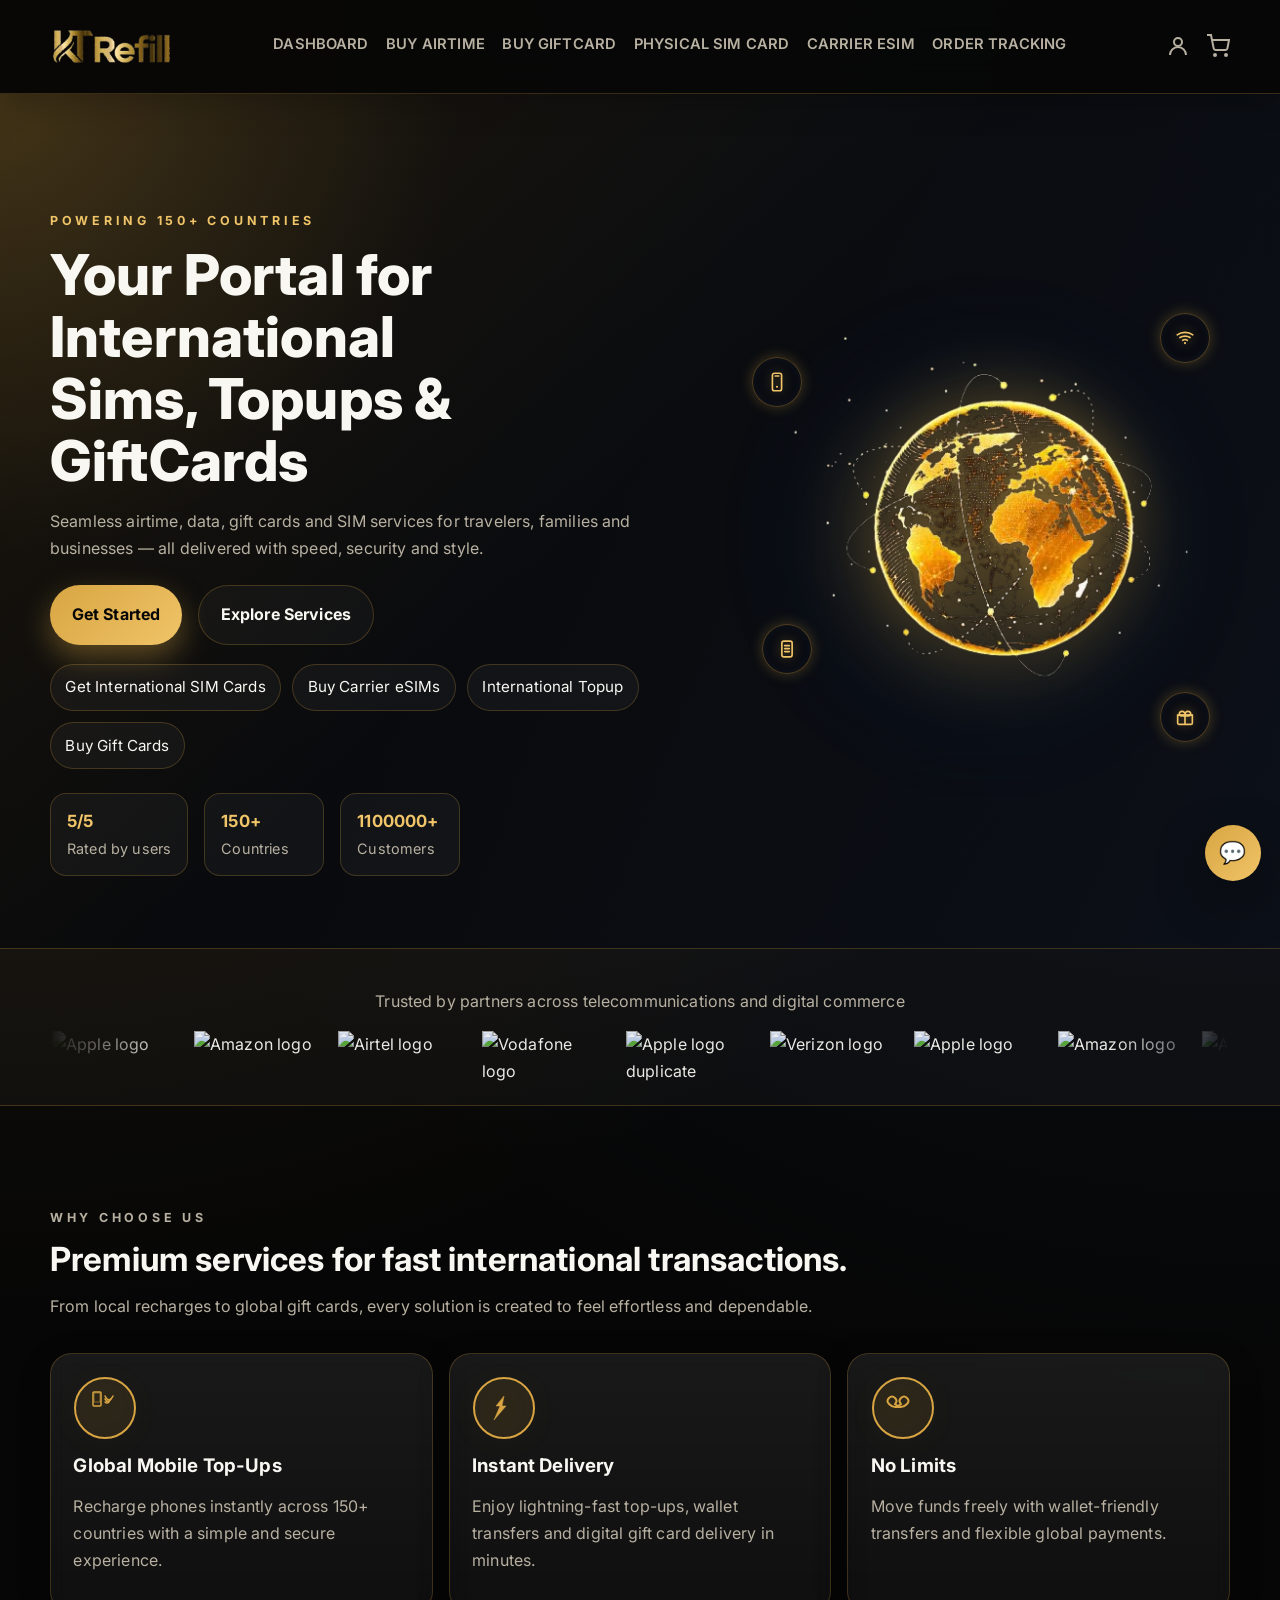
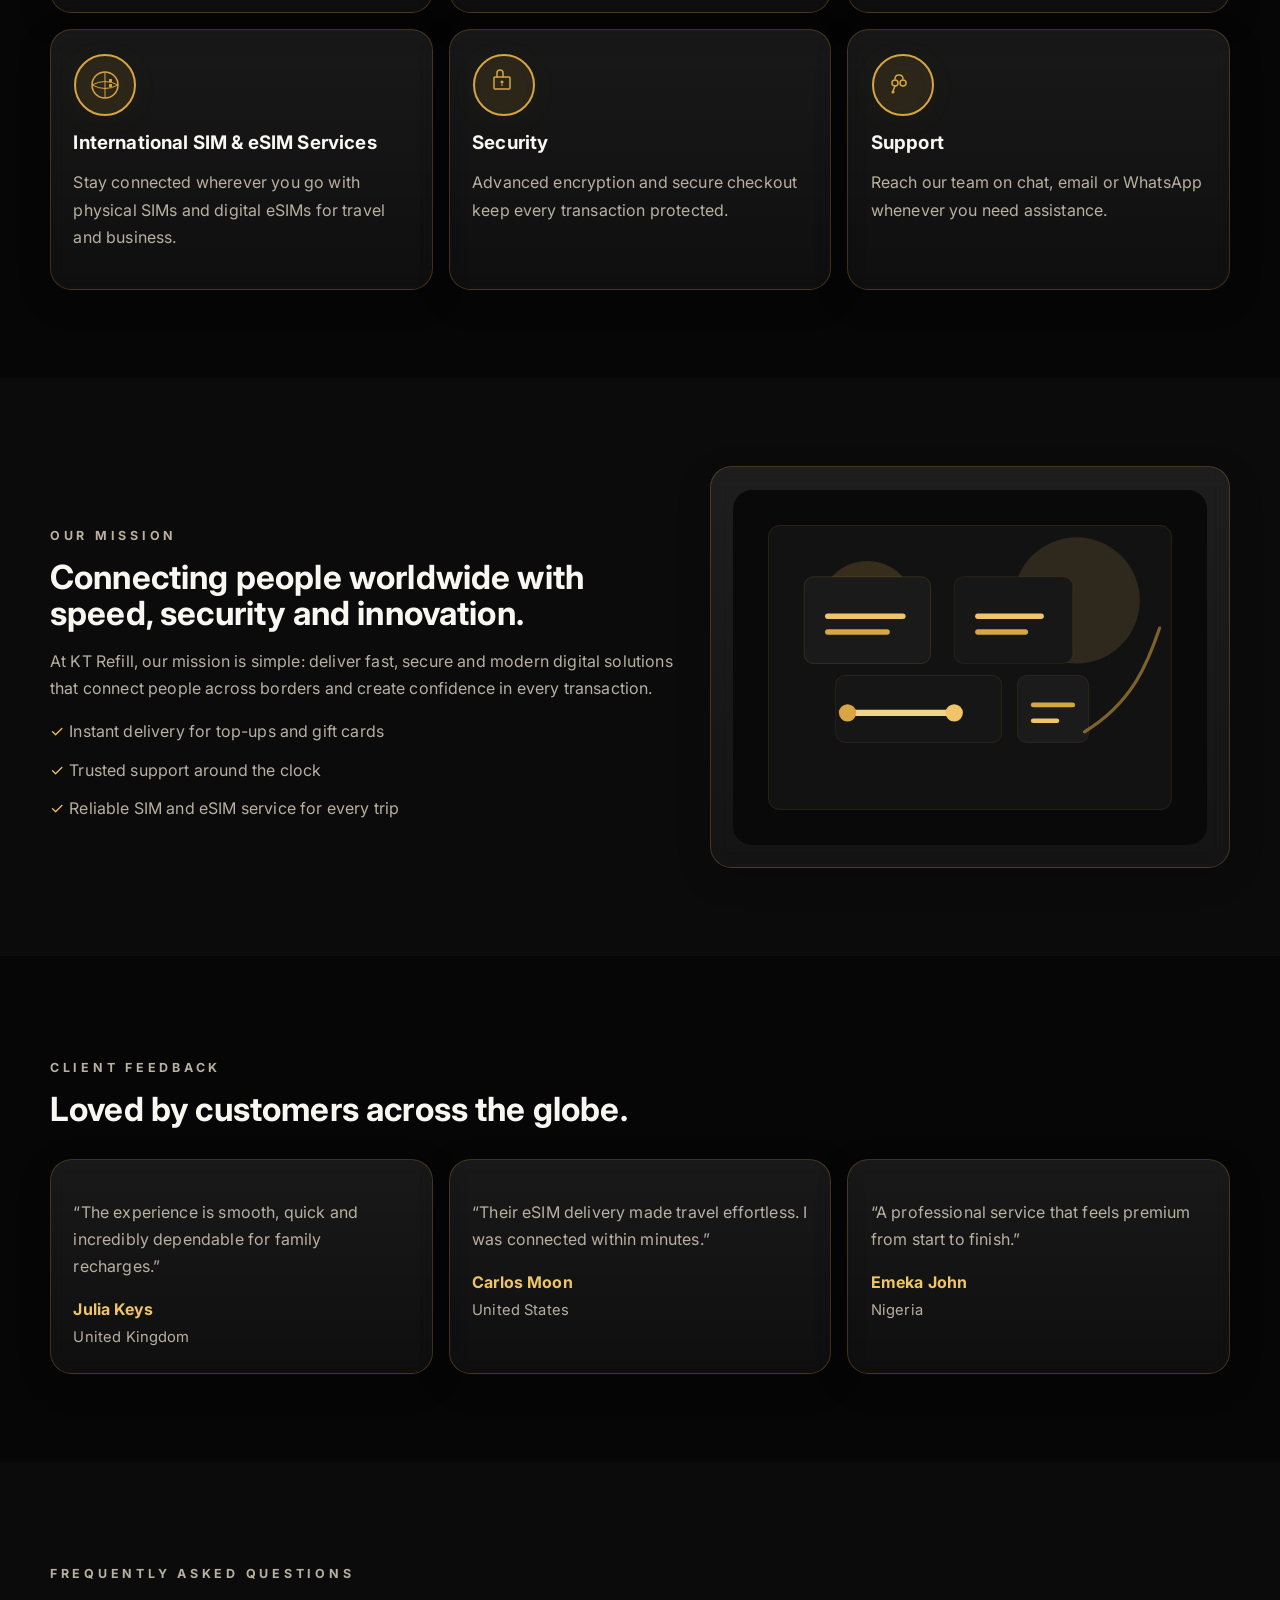
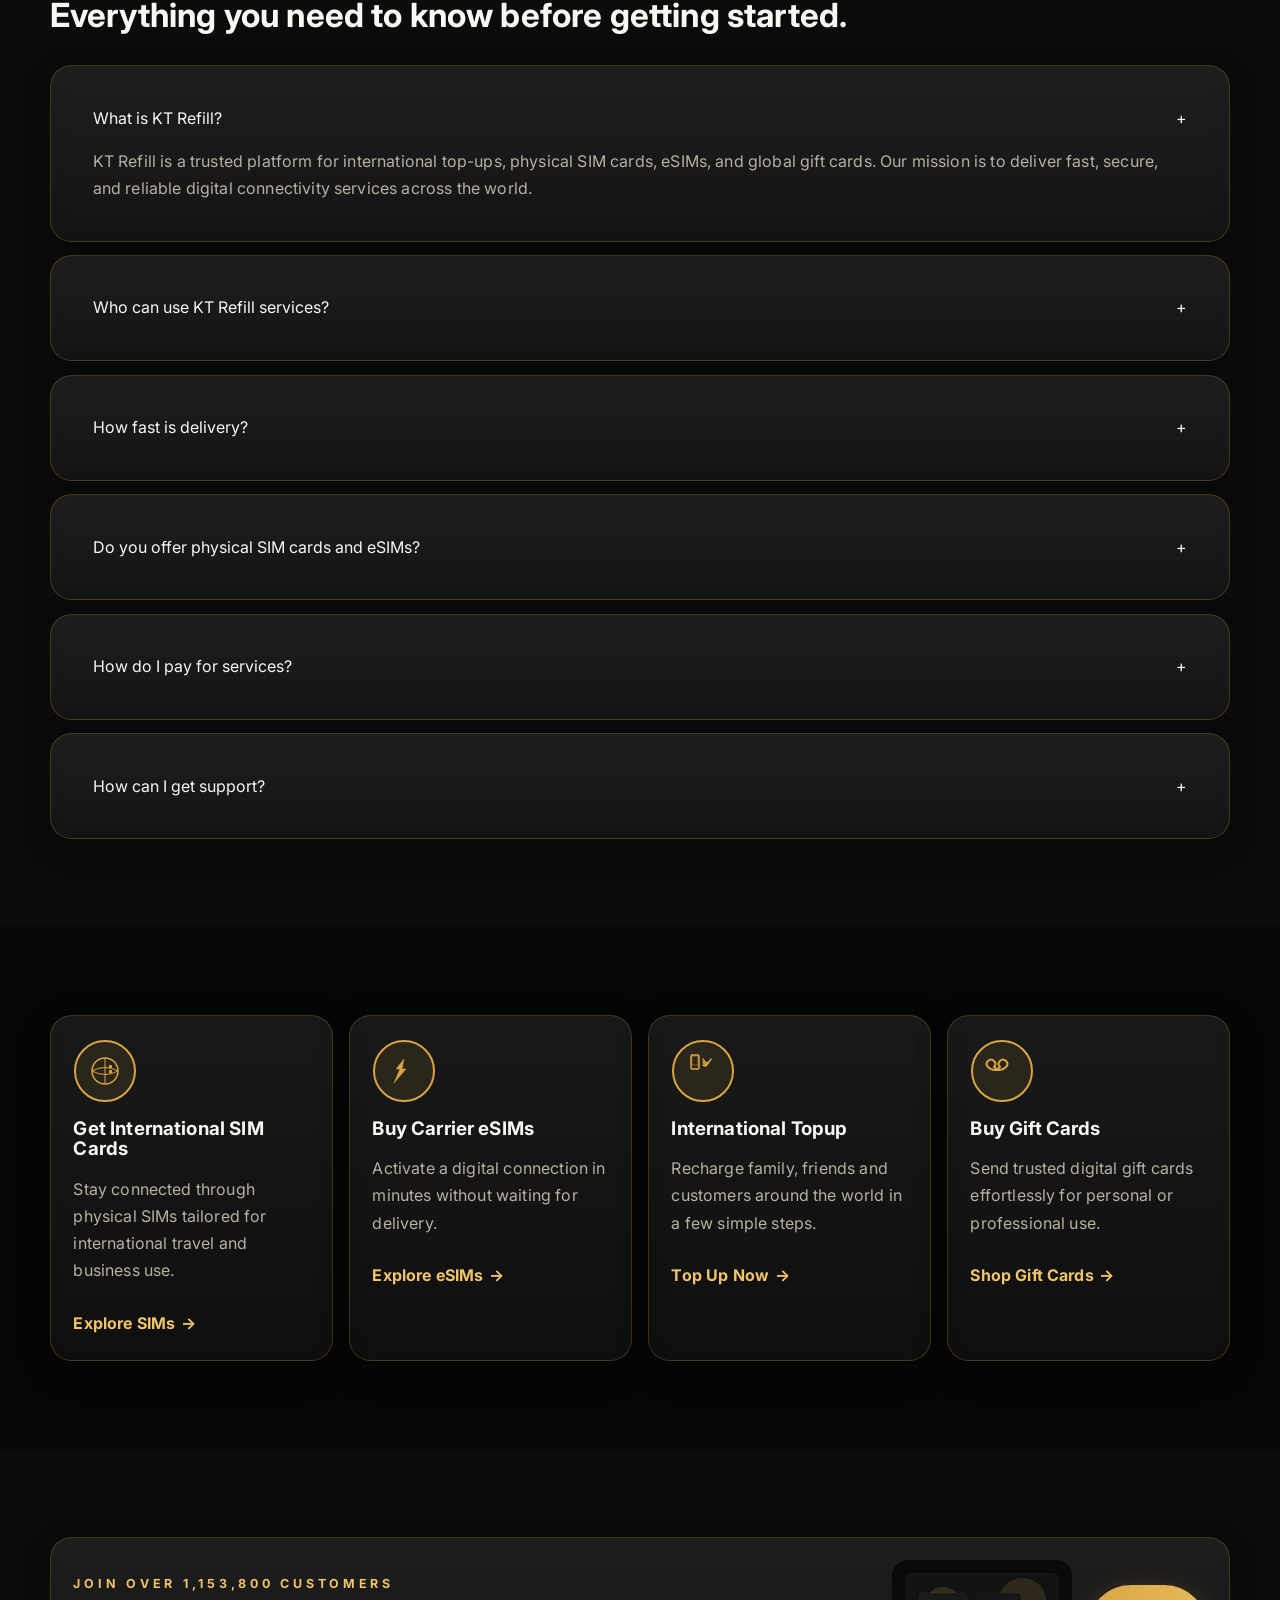
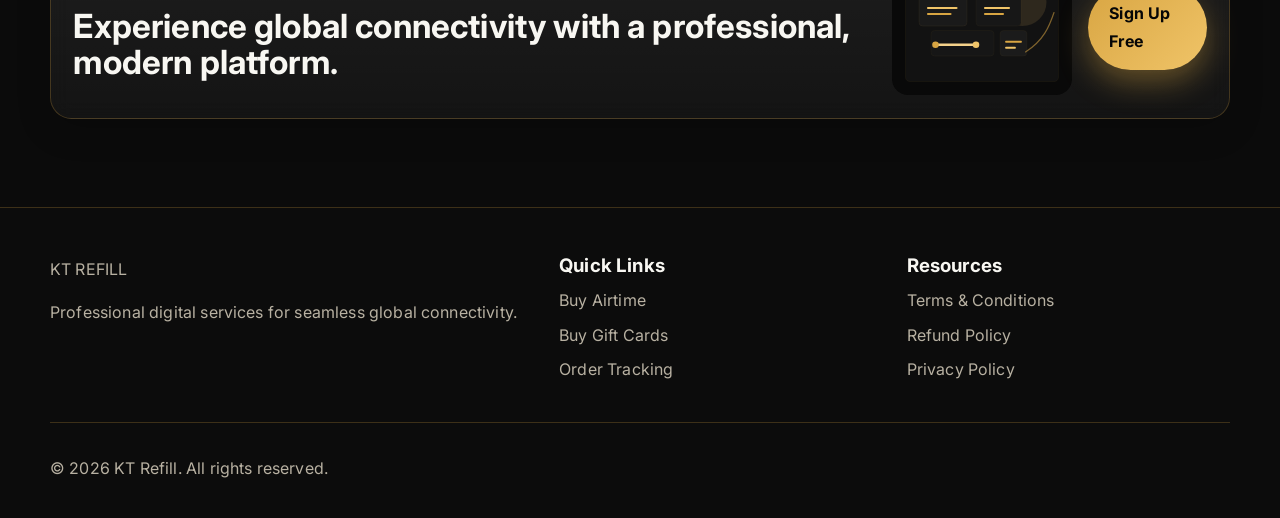
==== commit df724d0c: "Add files via upload" ====
--- a/index.html
+++ b/index.html
@@ -7,13 +7,13 @@
     <link rel="preconnect" href="https://fonts.googleapis.com" />
     <link rel="preconnect" href="https://fonts.gstatic.com" crossorigin />
     <link href="https://fonts.googleapis.com/css2?family=Inter:wght@400;500;600;700;800&display=swap" rel="stylesheet" />
-    <link rel="stylesheet" href="./ktrefill-theme/style.css" />
+    <link rel="stylesheet" href="./ktrefill-theme/style.css?v=20260726" />
   </head>
   <body>
     <header class="site-header">
       <div class="container nav-wrap">
         <a class="brand" href="#">
-          <img src="./ktrefill-theme/images/logo.svg" alt="KT Refill Logo" class="logo-img">
+          <img src="./ktrefill-theme/images/logo.webp" alt="KT Refill Logo" class="logo-img">
         </a>
 
         <nav class="site-nav" aria-label="Primary navigation">
@@ -36,7 +36,7 @@
             </svg>
           </a>
 
-          <a href="./buy-airtime.html" class="cart-link" aria-label="Shopping cart">
+          <a href="./cart.html" class="cart-link" aria-label="Shopping cart">
             <svg class="cart-icon" width="24" height="24" viewBox="0 0 24 24" fill="none" stroke="currentColor" stroke-width="2">
               <circle cx="9" cy="21" r="1"></circle>
               <circle cx="20" cy="21" r="1"></circle>
--- a/ktrefill-theme/style.css
+++ b/ktrefill-theme/style.css
@@ -32,10 +32,35 @@
 body {
   margin: 0;
   font-family: 'Inter', sans-serif;
-  background: radial-gradient(circle at top, rgba(216, 165, 66, 0.18), transparent 28%), var(--bg);
-  color: var(--text);
+  background:
+    radial-gradient(circle at top left, rgba(216, 165, 66, 0.18), transparent 24%),
+    radial-gradient(circle at top right, rgba(80, 132, 255, 0.12), transparent 26%),
+    var(--bg);
+  color: #f8f7f2;
   line-height: 1.7;
   letter-spacing: 0.01em;
+}
+
+main,
+section,
+article,
+aside,
+header,
+footer,
+nav,
+div,
+p,
+h1,
+h2,
+h3,
+span,
+li,
+button,
+input,
+select,
+textarea,
+a {
+  color: inherit;
 }
 
 img {
@@ -58,7 +83,7 @@
   top: 0;
   z-index: 1000;
   backdrop-filter: blur(16px);
-  background: rgba(6, 6, 6, 0.88);
+  background: rgba(6, 6, 6, 0.92);
   border-bottom: 1px solid var(--border);
   box-shadow: 0 8px 30px rgba(0, 0, 0, 0.22);
 }
@@ -136,6 +161,7 @@
   font-weight: 600;
   letter-spacing: 0.01em;
   position: relative;
+  text-transform: uppercase;
 }
 
 .site-nav a::after {
@@ -201,8 +227,106 @@
 .header-actions {
   display: flex;
   align-items: center;
-  gap: 1.5rem;
+  gap: 1rem;
   margin-left: auto;
+}
+
+.profile-dropdown {
+  position: relative;
+}
+
+.profile-toggle {
+  display: inline-flex;
+  align-items: center;
+  gap: 0.75rem;
+  padding: 0.75rem 1rem;
+  border-radius: 999px;
+  border: 1px solid rgba(216, 165, 66, 0.2);
+  background: rgba(255,255,255,0.05);
+  color: var(--text);
+  cursor: pointer;
+  transition: background 0.2s ease, border-color 0.2s ease, transform 0.2s ease;
+}
+
+.profile-toggle:hover {
+  background: rgba(255,255,255,0.08);
+}
+
+.profile-avatar {
+  display: inline-flex;
+  align-items: center;
+  justify-content: center;
+  width: 32px;
+  height: 32px;
+  border-radius: 50%;
+  background: rgba(216, 165, 66, 0.18);
+  color: var(--gold);
+  font-weight: 700;
+}
+
+.profile-menu {
+  position: absolute;
+  right: 0;
+  top: calc(100% + 0.75rem);
+  min-width: 220px;
+  padding: 1rem;
+  border-radius: 1rem;
+  background: rgba(6, 6, 6, 0.98);
+  border: 1px solid rgba(216, 165, 66, 0.2);
+  box-shadow: 0 24px 60px rgba(0,0,0,0.35);
+  opacity: 0;
+  transform: translateY(-12px);
+  pointer-events: none;
+  transition: opacity 0.2s ease, transform 0.2s ease;
+  z-index: 20;
+}
+
+.profile-menu.open {
+  opacity: 1;
+  transform: translateY(0);
+  pointer-events: auto;
+}
+
+.profile-card {
+  padding-bottom: 1rem;
+  border-bottom: 1px solid rgba(216, 165, 66, 0.14);
+  margin-bottom: 1rem;
+}
+
+.profile-card p {
+  margin: 0;
+}
+
+.profile-name {
+  font-weight: 700;
+  color: var(--text);
+}
+
+.profile-email {
+  color: var(--muted);
+  font-size: 0.92rem;
+}
+
+.profile-menu a,
+.profile-menu button {
+  display: block;
+  width: 100%;
+  text-align: left;
+  padding: 0.75rem 0;
+  border: 0;
+  background: transparent;
+  color: var(--text);
+  font-weight: 600;
+  cursor: pointer;
+}
+
+.profile-menu button {
+  color: #f8f7f2;
+}
+
+.profile-menu a:hover,
+.profile-menu button:hover {
+  color: var(--gold-soft);
 }
 
 .cart-link,
@@ -260,11 +384,116 @@
   border-color: var(--gold-soft);
 }
 
+.cart-page {
+  display: grid;
+  grid-template-columns: 1.4fr 0.8fr;
+  gap: 1.5rem;
+  align-items: start;
+}
+
+.cart-panel,
+.cart-summary {
+  background: rgba(18, 20, 27, 0.95);
+  border: 1px solid rgba(255, 255, 255, 0.07);
+  border-radius: 1.25rem;
+  padding: 1.5rem;
+  box-shadow: 0 14px 40px rgba(0,0,0,0.17);
+}
+
+.cart-panel-header {
+  display: flex;
+  align-items: center;
+  justify-content: space-between;
+  gap: 1rem;
+  margin-bottom: 1.25rem;
+}
+
+.cart-items {
+  display: grid;
+  gap: 1rem;
+}
+
+.cart-item {
+  display: grid;
+  grid-template-columns: 1fr auto;
+  gap: 1rem;
+  align-items: center;
+  padding: 1rem;
+  border-radius: 1rem;
+  background: rgba(255,255,255,0.03);
+  border: 1px solid rgba(255,255,255,0.08);
+}
+
+.cart-item__details {
+  display: grid;
+  gap: 0.3rem;
+}
+
+.cart-item__title {
+  font-weight: 700;
+  color: var(--text);
+}
+
+.cart-item__meta {
+  font-size: 0.95rem;
+  color: var(--muted);
+}
+
+.cart-item__price {
+  text-align: right;
+  font-weight: 700;
+}
+
+.cart-empty {
+  padding: 2rem;
+  border-radius: 1rem;
+  background: rgba(255,255,255,0.04);
+  border: 1px dashed rgba(255,255,255,0.15);
+  color: var(--muted);
+  text-align: center;
+}
+
+.cart-summary .summary-card {
+  display: grid;
+  gap: 1rem;
+}
+
+.summary-card h3 {
+  margin-bottom: 0.25rem;
+}
+
+.summary-row {
+  display: flex;
+  justify-content: space-between;
+  align-items: center;
+  gap: 1rem;
+  color: var(--muted);
+}
+
+.summary-row.total {
+  font-size: 1.05rem;
+  color: var(--text);
+}
+
+.btn-sm {
+  padding: 0.75rem 1rem;
+  font-size: 0.85rem;
+}
+
+@media (max-width: 900px) {
+  .cart-page {
+    grid-template-columns: 1fr;
+  }
+}
+
 .hero {
   position: relative;
   padding: 6.5rem 0 4.5rem;
   overflow: hidden;
-  background: transparent;
+  background:
+    linear-gradient(135deg, rgba(216, 165, 66, 0.1), transparent 48%),
+    radial-gradient(circle at top left, rgba(216, 165, 66, 0.2), transparent 30%),
+    linear-gradient(120deg, rgba(6, 6, 6, 0.96), rgba(12, 16, 24, 0.94));
 }
 
 .hero::before,
@@ -332,6 +561,208 @@
   flex-wrap: wrap;
   gap: 1rem;
   margin: 1.7rem 0 1.2rem;
+}
+
+.info-banner {
+  display: flex;
+  gap: 0.9rem;
+  align-items: center;
+  padding: 1rem 1.2rem;
+  border-radius: 1rem;
+  background: rgba(250, 243, 209, 0.96);
+  border: 1px solid rgba(249, 231, 159, 0.9);
+  color: #2d2d1f;
+  margin-bottom: 1.5rem;
+  font-weight: 500;
+}
+
+.info-banner span {
+  display: inline-flex;
+  width: 2rem;
+  height: 2rem;
+  align-items: center;
+  justify-content: center;
+  border-radius: 999px;
+  background: rgba(255, 255, 255, 0.8);
+}
+
+.carrier-summary-grid {
+  display: grid;
+  grid-template-columns: minmax(180px, 260px) 1fr;
+  gap: 1rem;
+  align-items: stretch;
+  margin-bottom: 1.5rem;
+}
+
+.carrier-card,
+.carrier-info-card {
+  border: 1px solid rgba(216, 165, 66, 0.18);
+  border-radius: 1rem;
+  background: rgba(255, 255, 255, 0.05);
+  padding: 1.3rem;
+}
+
+.carrier-card {
+  display: flex;
+  gap: 1rem;
+  align-items: center;
+}
+
+.carrier-card-image {
+  width: 96px;
+  min-width: 96px;
+  height: 96px;
+  border-radius: 1rem;
+  overflow: hidden;
+  background: rgba(255, 255, 255, 0.08);
+  border: 1px solid rgba(255, 255, 255, 0.18);
+  display: grid;
+  place-items: center;
+}
+
+.carrier-card-image img {
+  width: 100%;
+  height: 100%;
+  object-fit: contain;
+}
+
+.carrier-info-card {
+  background: rgba(255, 255, 255, 0.95);
+  border-color: rgba(160, 190, 255, 0.35);
+}
+
+.carrier-card span {
+  display: block;
+  color: rgba(51, 51, 51, 0.72);
+  margin-bottom: 0.4rem;
+  font-size: 0.88rem;
+}
+
+.carrier-card strong {
+  display: block;
+  margin-top: 0.3rem;
+  font-size: 1rem;
+  font-weight: 800;
+}
+
+.carrier-info-card h3 {
+  margin: 0 0 0.75rem;
+  color: #111;
+}
+
+.carrier-info-card p {
+  margin: 0 0 0.8rem;
+  color: #333;
+}
+
+.muted-note {
+  color: var(--muted);
+  font-size: 0.92rem;
+}
+
+.selected-summary-card {
+  padding: 1.4rem;
+  border-radius: 1rem;
+  border: 1px solid rgba(216, 165, 66, 0.2);
+  background: rgba(255, 255, 255, 0.06);
+}
+
+.esim-plan-card {
+  min-height: 420px;
+  display: grid;
+  grid-template-rows: auto 1fr auto;
+  gap: 1rem;
+}
+
+.plan-card-heading h3 {
+  margin: 0;
+  font-size: 1.1rem;
+}
+
+.plan-card-meta {
+  display: flex;
+  gap: 0.9rem;
+  flex-wrap: wrap;
+  color: var(--muted);
+  font-size: 0.95rem;
+}
+
+.plan-price-row {
+  align-items: baseline;
+  gap: 1rem;
+}
+
+.plan-summary {
+  margin: 0 0 0.8rem;
+  font-weight: 700;
+}
+
+.plan-features {
+  margin: 0;
+  padding: 0;
+  list-style: none;
+  display: grid;
+  gap: 0.55rem;
+  color: var(--muted);
+  font-size: 0.95rem;
+}
+
+.plan-features li {
+  display: flex;
+  gap: 0.75rem;
+}
+
+.plan-features li::before {
+  content: '✔';
+  color: var(--green);
+  display: inline-flex;
+  align-items: center;
+  justify-content: center;
+  width: 1.2rem;
+  font-size: 0.9rem;
+}
+
+.plan-renewal {
+  margin: 0.9rem 0 0;
+  color: var(--muted);
+  font-size: 0.92rem;
+}
+
+.contact-toggle-group {
+  display: flex;
+  gap: 0.7rem;
+  flex-wrap: wrap;
+}
+
+.contact-toggle {
+  border: 1px solid rgba(216, 165, 66, 0.2);
+  background: rgba(255, 255, 255, 0.05);
+  color: var(--text);
+  border-radius: 999px;
+  padding: 0.9rem 1rem;
+  cursor: pointer;
+  font-weight: 700;
+}
+
+.contact-toggle.active {
+  background: rgba(79, 70, 229, 0.95);
+  color: #fff;
+  border-color: rgba(79, 70, 229, 0.7);
+}
+
+.contact-toggle:hover {
+  border-color: rgba(216, 165, 66, 0.32);
+}
+
+.form-field select {
+  appearance: none;
+}
+
+.hero-actions {
+  display: flex;
+  flex-wrap: wrap;
+  gap: 1rem;
+  margin-top: 1.4rem;
 }
 
 .hero-quick-links {
@@ -425,6 +856,10 @@
   gap: 1rem;
 }
 
+.airtime-form .form-grid {
+  gap: 1.05rem;
+}
+
 .form-field {
   display: flex;
   flex-direction: column;
@@ -441,12 +876,13 @@
 .form-field select,
 .form-field textarea {
   width: 100%;
-  border: 1px solid var(--border);
-  border-radius: 0.8rem;
-  padding: 0.85rem 0.95rem;
-  background: rgba(255,255,255,0.03);
-  color: var(--text);
+  border: 1px solid rgba(216, 165, 66, 0.24);
+  border-radius: 0.9rem;
+  padding: 0.9rem 1rem;
+  background: rgba(8, 8, 8, 0.9);
+  color: #f8f7f2;
   font: inherit;
+  box-shadow: inset 0 1px 0 rgba(255,255,255,0.03);
 }
 
 .form-field input:focus,
@@ -454,6 +890,335 @@
 .form-field textarea:focus {
   outline: 2px solid rgba(216, 165, 66, 0.35);
   border-color: var(--gold-soft);
+  box-shadow: 0 0 0 4px rgba(216, 165, 66, 0.12);
+}
+
+.form-field select {
+  appearance: none;
+  background-image: linear-gradient(45deg, transparent 50%, var(--gold-soft) 50%), linear-gradient(135deg, var(--gold-soft) 50%, transparent 50%);
+  background-position: calc(100% - 18px) calc(50% - 2px), calc(100% - 12px) calc(50% - 2px);
+  background-size: 6px 6px, 6px 6px;
+  background-repeat: no-repeat;
+  padding-right: 2.4rem;
+  color: #f8f7f2;
+}
+
+.form-field select option {
+  background: #121212;
+  color: #f8f7f2;
+}
+
+.form-field--highlight {
+  background: rgba(216, 165, 66, 0.08);
+  border: 1px solid rgba(216, 165, 66, 0.2);
+  border-radius: 1rem;
+  padding: 0.8rem;
+}
+
+.form-field--full {
+  grid-column: 1 / -1;
+}
+
+.auth-card {
+  max-width: 700px;
+  margin: 0 auto;
+}
+
+.dashboard-hero {
+  padding-bottom: 0;
+}
+
+.dashboard-hero-card {
+  display: grid;
+  grid-template-columns: minmax(0, 1.3fr) minmax(240px, 1fr);
+  gap: 1.5rem;
+  align-items: center;
+  background: linear-gradient(180deg, rgba(255,255,255,0.08), rgba(255,255,255,0.03));
+  border: 1px solid rgba(216, 165, 66, 0.18);
+  border-radius: 1.5rem;
+  box-shadow: 0 26px 60px rgba(0,0,0,0.35);
+  padding: 2rem;
+}
+
+.dashboard-hero-card h1 {
+  margin: 0.5rem 0 0.75rem;
+  font-size: clamp(2.3rem, 3vw, 3rem);
+}
+
+.dashboard-welcome-copy {
+  color: var(--muted);
+  max-width: 520px;
+}
+
+.dashboard-hero-actions {
+  display: flex;
+  flex-wrap: wrap;
+  gap: 0.9rem;
+  margin-top: 1.5rem;
+}
+
+.dashboard-hero-summary {
+  display: grid;
+  gap: 1rem;
+}
+
+.dashboard-metric {
+  background: rgba(255,255,255,0.04);
+  border: 1px solid rgba(216, 165, 66, 0.16);
+  border-radius: 1rem;
+  padding: 1rem 1.1rem;
+}
+
+.dashboard-metric span {
+  display: block;
+  color: var(--muted);
+  font-size: 0.9rem;
+}
+
+.dashboard-metric strong {
+  display: block;
+  margin-top: 0.65rem;
+  color: var(--text);
+  font-size: 1.05rem;
+}
+
+.dashboard-summary-grid {
+  padding-top: 0.5rem;
+}
+
+.dashboard-card-highlight {
+  grid-column: span 2;
+  background: linear-gradient(180deg, rgba(216, 165, 66, 0.14), rgba(255,255,255,0.04));
+}
+
+.dashboard-card {
+  background: linear-gradient(180deg, rgba(255,255,255,0.03), rgba(255,255,255,0.02));
+  border: 1px solid rgba(216, 165, 66, 0.18);
+  border-radius: 1.3rem;
+  padding: 1.7rem;
+  box-shadow: 0 18px 40px rgba(0,0,0,0.2);
+}
+
+.dashboard-card-header {
+  display: flex;
+  justify-content: space-between;
+  align-items: flex-start;
+  gap: 1rem;
+  margin-bottom: 1.3rem;
+}
+
+.dashboard-card-full {
+  grid-column: 1 / -1;
+}
+
+.dashboard-quick-links {
+  display: grid;
+  grid-template-columns: repeat(2, minmax(0, 1fr));
+  gap: 1rem;
+}
+
+.link-card {
+  display: block;
+  padding: 1.15rem 1rem;
+  border-radius: 1.1rem;
+  border: 1px solid rgba(216, 165, 66, 0.14);
+  background: rgba(255,255,255,0.02);
+  color: var(--text);
+  transition: transform 0.2s ease, border-color 0.2s ease, background 0.2s ease;
+}
+
+.link-card:hover {
+  transform: translateY(-2px);
+  background: rgba(255,255,255,0.05);
+  border-color: rgba(216, 165, 66, 0.3);
+}
+
+.link-card span {
+  font-weight: 600;
+}
+
+.dashboard-list {
+  margin: 0;
+  padding: 0;
+  list-style: none;
+}
+
+.dashboard-list li {
+  padding: 1rem 0;
+  border-bottom: 1px solid rgba(216, 165, 66, 0.12);
+  color: var(--muted);
+  display: flex;
+  justify-content: space-between;
+  gap: 1rem;
+  font-size: 0.95rem;
+}
+
+.dashboard-list li strong {
+  color: var(--text);
+}
+
+.dashboard-activity-grid {
+  padding-top: 1rem;
+}
+
+.dashboard-card h3 {
+  margin-bottom: 0.8rem;
+}
+
+.dashboard-last-login {
+  color: var(--text);
+}
+
+@media (max-width: 900px) {
+  .dashboard-hero-card {
+    grid-template-columns: 1fr;
+  }
+
+  .dashboard-summary-grid {
+    display: grid;
+    grid-template-columns: 1fr;
+  }
+
+  .dashboard-card-highlight {
+    grid-column: auto;
+  }
+
+  .dashboard-quick-links {
+    grid-template-columns: 1fr;
+  }
+}
+
+.auth-header {
+  display: flex;
+  flex-wrap: wrap;
+  justify-content: space-between;
+  gap: 1rem;
+  align-items: flex-end;
+  margin-bottom: 1.75rem;
+}
+
+.auth-tabs {
+  display: flex;
+  gap: 0.75rem;
+}
+
+.auth-tab {
+  border: 1px solid rgba(216, 165, 66, 0.25);
+  background: rgba(255, 255, 255, 0.04);
+  color: var(--text);
+  padding: 0.8rem 1rem;
+  border-radius: 999px;
+  cursor: pointer;
+  min-width: 110px;
+  transition: background 0.2s ease, border-color 0.2s ease;
+}
+
+.auth-tab.active {
+  background: rgba(216, 165, 66, 0.16);
+  border-color: rgba(216, 165, 66, 0.5);
+  color: var(--gold-soft);
+}
+
+.social-login {
+  margin-bottom: 1rem;
+}
+
+.social-login p {
+  margin-bottom: 0.85rem;
+  color: var(--muted);
+}
+
+.social-buttons {
+  display: grid;
+  grid-template-columns: repeat(3, minmax(0, 1fr));
+  gap: 0.75rem;
+}
+
+.social-button {
+  display: inline-flex;
+  align-items: center;
+  justify-content: center;
+  gap: 0.65rem;
+  width: 100%;
+  padding: 0.85rem 0.9rem;
+}
+
+.social-button svg {
+  width: 18px;
+  height: 18px;
+}
+
+.form-divider {
+  display: flex;
+  align-items: center;
+  justify-content: center;
+  gap: 1rem;
+  margin: 1.5rem 0;
+  color: var(--muted);
+  font-size: 0.95rem;
+}
+
+.form-divider::before,
+.form-divider::after {
+  content: '';
+  flex: 1;
+  height: 1px;
+  background: rgba(255,255,255,0.1);
+}
+
+.auth-fields {
+  grid-template-columns: 1fr;
+}
+
+.auth-name-field,
+.auth-confirm-password-field {
+  display: none;
+}
+
+.auth-name-field:not([hidden]),
+.auth-confirm-password-field:not([hidden]) {
+  display: flex;
+}
+
+.auth-actions {
+  justify-content: flex-start;
+}
+
+.auth-helper-row {
+  display: flex;
+  align-items: center;
+  justify-content: space-between;
+  gap: 1rem;
+  margin-top: 1rem;
+  font-size: 0.95rem;
+}
+
+.remember-field {
+  display: flex;
+  align-items: center;
+  gap: 0.65rem;
+  color: var(--text);
+  font-weight: 500;
+}
+
+.remember-field input {
+  width: 1rem;
+  height: 1rem;
+  accent-color: var(--primary);
+}
+
+.auth-forgot-password {
+  background: transparent;
+  border: none;
+  color: var(--primary);
+  cursor: pointer;
+  font: inherit;
+  text-decoration: underline;
+  padding: 0;
+}
+
+.auth-submit-btn {
+  min-width: 140px;
 }
 
 .status-message {
@@ -539,7 +1304,7 @@
   z-index: 1;
   width: min(100%, 100%);
   max-width: 100%;
-  border-radius: 0;
+  border-radius: 1.4rem;
   object-fit: contain;
   filter: drop-shadow(0 0 30px rgba(216, 165, 66, 0.62)) drop-shadow(0 16px 46px rgba(8, 8, 8, 0.48));
 }
@@ -605,10 +1370,11 @@
   position: absolute;
   left: 1.4rem;
   bottom: 1.4rem;
-  background: rgba(6, 6, 6, 0.85);
+  background: rgba(6, 6, 6, 0.92);
   border: 1px solid var(--border);
   border-radius: 1rem;
   padding: 0.85rem 1rem;
+  box-shadow: 0 16px 35px rgba(0, 0, 0, 0.2);
 }
 
 .hero-badge span {
@@ -675,6 +1441,186 @@
   background: rgba(255, 255, 255, 0.02);
 }
 
+.topup-hero {
+  padding-top: 4.5rem;
+  padding-bottom: 3.5rem;
+  position: relative;
+}
+
+.topup-hero::before {
+  content: '';
+  position: absolute;
+  inset: 0;
+  background:
+    linear-gradient(120deg, rgba(216, 165, 66, 0.16), transparent 32%),
+    radial-gradient(circle at 15% 20%, rgba(255, 255, 255, 0.12), transparent 20%),
+    radial-gradient(circle at 85% 25%, rgba(216, 165, 66, 0.2), transparent 24%),
+    linear-gradient(90deg, rgba(255,255,255,0.04) 1px, transparent 1px),
+    linear-gradient(rgba(255,255,255,0.04) 1px, transparent 1px);
+  background-size: auto, auto, auto, 28px 28px, 28px 28px;
+  opacity: 0.75;
+  pointer-events: none;
+  z-index: 0;
+}
+
+.topup-hero .container {
+  position: relative;
+  z-index: 1;
+}
+
+.hero-stack {
+  display: grid;
+  grid-template-columns: 1.05fr 0.95fr;
+  gap: 1.5rem;
+  align-items: start;
+}
+
+.hero-intro {
+  padding: 0.5rem 0;
+}
+
+.hero-intro h1 {
+  max-width: 10ch;
+}
+
+.hero-badges {
+  display: flex;
+  flex-wrap: wrap;
+  gap: 0.75rem;
+  margin: 1.25rem 0 1.5rem;
+}
+
+.hero-badges span {
+  padding: 0.6rem 0.95rem;
+  border-radius: 999px;
+  background: rgba(255, 255, 255, 0.06);
+  border: 1px solid var(--border);
+  color: var(--muted);
+  font-size: 0.92rem;
+}
+
+.hero-steps {
+  display: grid;
+  gap: 0.9rem;
+}
+
+.step-card {
+  display: flex;
+  gap: 0.9rem;
+  align-items: flex-start;
+  padding: 1rem 1.1rem;
+  border-radius: 1rem;
+  background: rgba(255, 255, 255, 0.05);
+  border: 1px solid rgba(216, 165, 66, 0.18);
+}
+
+.step-card strong {
+  display: grid;
+  place-items: center;
+  width: 36px;
+  height: 36px;
+  border-radius: 50%;
+  background: rgba(216, 165, 66, 0.16);
+  color: var(--gold-soft);
+  font-weight: 800;
+  flex-shrink: 0;
+}
+
+.step-card h3 {
+  margin-bottom: 0.25rem;
+}
+
+.step-card p {
+  margin: 0;
+  color: var(--muted);
+}
+
+.hero-form-card {
+  padding: 1.25rem;
+  border-radius: 1.4rem;
+  background: linear-gradient(180deg, rgba(255,255,255,0.09), rgba(8, 8, 8, 0.56));
+  border: 1px solid var(--border);
+  box-shadow: 0 18px 45px rgba(0, 0, 0, 0.25);
+  backdrop-filter: blur(12px);
+}
+
+.step-indicator {
+  display: flex;
+  flex-wrap: wrap;
+  gap: 0.45rem;
+  margin-bottom: 1rem;
+}
+
+.step-pill {
+  display: inline-flex;
+  align-items: center;
+  padding: 0.4rem 0.7rem;
+  border-radius: 999px;
+  background: rgba(255, 255, 255, 0.05);
+  color: var(--muted);
+  font-size: 0.76rem;
+  font-weight: 700;
+  letter-spacing: 0.16em;
+  text-transform: uppercase;
+  border: 1px solid rgba(216, 165, 66, 0.16);
+}
+
+.step-pill.active {
+  background: rgba(216, 165, 66, 0.16);
+  color: var(--gold-soft);
+  border-color: rgba(216, 165, 66, 0.28);
+}
+
+.two-column-panel {
+  display: grid;
+  grid-template-columns: 1.05fr 0.95fr;
+  gap: 1.2rem;
+  align-items: center;
+}
+
+.panel-copy {
+  padding-right: 0.5rem;
+}
+
+.panel-visual {
+  position: relative;
+  min-height: 280px;
+  border-radius: 1.4rem;
+  background: linear-gradient(135deg, rgba(216, 165, 66, 0.16), rgba(255,255,255,0.04));
+  border: 1px solid var(--border);
+  overflow: hidden;
+  display: grid;
+  place-items: center;
+}
+
+.panel-glow {
+  position: absolute;
+  inset: 12% 18%;
+  border-radius: 50%;
+  background: radial-gradient(circle, rgba(216, 165, 66, 0.3), transparent 70%);
+  filter: blur(20px);
+}
+
+.panel-card {
+  position: relative;
+  z-index: 1;
+  width: min(82%, 320px);
+  padding: 1.25rem;
+  border-radius: 1.2rem;
+  background: rgba(8, 8, 8, 0.82);
+  border: 1px solid rgba(216, 165, 66, 0.28);
+  box-shadow: 0 16px 35px rgba(0, 0, 0, 0.22);
+}
+
+.panel-card h3 {
+  margin-bottom: 0.35rem;
+}
+
+.panel-card p {
+  color: var(--muted);
+  margin: 0;
+}
+
 .section-head {
   margin-bottom: 2rem;
 }
@@ -686,9 +1632,718 @@
   gap: 1rem;
 }
 
+.country-grid {
+  display: grid;
+  grid-template-columns: repeat(auto-fit, minmax(180px, 1fr));
+  gap: 1rem;
+  margin-top: 1rem;
+}
+
+.country-card {
+  display: flex;
+  align-items: center;
+  gap: 1rem;
+  padding: 1rem;
+  border-radius: 1rem;
+  border: 1px solid rgba(216, 165, 66, 0.14);
+  background: rgba(255, 255, 255, 0.04);
+  min-height: 92px;
+}
+
+.country-flag {
+  width: 48px;
+  height: 48px;
+  display: inline-flex;
+  align-items: center;
+  justify-content: center;
+  font-size: 1.5rem;
+  border-radius: 0.85rem;
+  background: rgba(216, 165, 66, 0.16);
+  overflow: hidden;
+}
+
+.country-flag img {
+  width: 100%;
+  height: 100%;
+  object-fit: cover;
+  display: block;
+}
+
+.country-card strong {
+  display: block;
+  margin-bottom: 0.25rem;
+}
+
+.country-card span {
+  color: var(--muted);
+  font-size: 0.85rem;
+}
+
+.custom-select-wrapper {
+  position: relative;
+}
+
+.custom-select-trigger {
+  width: 100%;
+  display: flex;
+  align-items: center;
+  justify-content: space-between;
+  gap: 0.75rem;
+  padding: 0.9rem 1rem;
+  border-radius: 999px;
+  border: 1px solid rgba(216, 165, 66, 0.24);
+  background: rgba(255, 255, 255, 0.06);
+  color: var(--text);
+  font-size: 0.95rem;
+  cursor: pointer;
+}
+
+.custom-select-trigger:hover,
+.custom-select-trigger:focus {
+  border-color: rgba(216, 165, 66, 0.4);
+}
+
+.custom-select-panel {
+  position: absolute;
+  inset: auto 0 0 0;
+  margin-top: 0.75rem;
+  background: var(--bg);
+  border: 1px solid rgba(216, 165, 66, 0.18);
+  border-radius: 1rem;
+  box-shadow: 0 18px 40px rgba(0,0,0,0.16);
+  z-index: 20;
+  max-height: 320px;
+  overflow: hidden;
+}
+
+.custom-select-search {
+  padding: 0.75rem 0.85rem;
+  border-bottom: 1px solid rgba(216, 165, 66, 0.12);
+}
+
+.custom-select-search input {
+  width: 100%;
+  padding: 0.75rem 0.95rem;
+  border-radius: 999px;
+  border: 1px solid rgba(255,255,255,0.1);
+  background: rgba(255,255,255,0.05);
+  color: var(--text);
+}
+
+.custom-select-options {
+  list-style: none;
+  margin: 0;
+  padding: 0.5rem 0;
+  max-height: 240px;
+  overflow-y: auto;
+}
+
+.custom-select-option {
+  display: flex;
+  align-items: center;
+  gap: 0.85rem;
+  padding: 0.75rem 0.95rem;
+  cursor: pointer;
+  transition: background 0.2s ease;
+}
+
+.custom-select-option:hover,
+.custom-select-option[aria-selected="true"] {
+  background: rgba(216, 165, 66, 0.12);
+}
+
+.custom-select-option .flag-icon {
+  width: 28px;
+  height: 20px;
+  border-radius: 0.35rem;
+  overflow: hidden;
+  display: inline-flex;
+  align-items: center;
+  justify-content: center;
+  background: #fff;
+  flex-shrink: 0;
+}
+
+.custom-select-option .flag-icon img {
+  width: 100%;
+  height: 100%;
+  object-fit: cover;
+}
+
+.custom-select-option .option-label {
+  flex: 1;
+  font-size: 0.95rem;
+}
+
+.giftcard-toolbar {
+  display: flex;
+  flex-wrap: wrap;
+  justify-content: space-between;
+  align-items: center;
+  gap: 1rem;
+  margin: 0 0 1.2rem;
+}
+
+.giftcard-toolbar input {
+  flex: 1 1 280px;
+  max-width: 420px;
+  border: 1px solid rgba(216, 165, 66, 0.24);
+  border-radius: 999px;
+  padding: 0.9rem 1rem;
+  background: rgba(8, 8, 8, 0.9);
+  color: var(--text);
+}
+
+.giftcard-pill {
+  padding: 0.55rem 0.85rem;
+  border-radius: 999px;
+  background: rgba(216, 165, 66, 0.14);
+  border: 1px solid rgba(216, 165, 66, 0.3);
+  color: var(--gold-soft);
+  font-size: 0.9rem;
+  font-weight: 700;
+}
+
+.giftcard-grid {
+  display: grid;
+  grid-template-columns: repeat(4, minmax(0, 1fr));
+  gap: 0.8rem;
+}
+
+.giftcard-card {
+  display: flex;
+  flex-direction: column;
+  justify-content: space-between;
+  gap: 0.7rem;
+  padding: 0.8rem;
+  border-radius: 0.95rem;
+  border: 1px solid var(--border);
+  background: linear-gradient(180deg, rgba(255,255,255,0.06), rgba(255,255,255,0.03));
+  box-shadow: 0 8px 20px rgba(0, 0, 0, 0.18);
+  min-height: 100%;
+}
+
+.giftcard-image-wrap {
+  border-radius: 0.8rem;
+  overflow: hidden;
+  border: 1px solid rgba(216, 165, 66, 0.22);
+  background: linear-gradient(135deg, rgba(216, 165, 66, 0.16), rgba(255,255,255,0.04));
+  height: 110px;
+  display: flex;
+  align-items: center;
+  justify-content: center;
+  padding: 0.5rem;
+}
+
+.giftcard-image {
+  width: 100%;
+  height: 100%;
+  max-height: 100%;
+  object-fit: contain;
+  display: block;
+  background: transparent;
+}
+
+.giftcard-image svg {
+  width: 100%;
+  height: 100%;
+  display: block;
+}
+
+.giftcard-body {
+  display: flex;
+  flex-direction: column;
+  gap: 0.45rem;
+  flex: 1;
+}
+
+.giftcard-tag {
+  display: inline-flex;
+  width: fit-content;
+  padding: 0.25rem 0.55rem;
+  border-radius: 999px;
+  background: rgba(216, 165, 66, 0.14);
+  border: 1px solid rgba(216, 165, 66, 0.3);
+  color: var(--gold-soft);
+  font-size: 0.7rem;
+  font-weight: 700;
+  text-transform: uppercase;
+  letter-spacing: 0.08em;
+}
+
+.giftcard-body h3 {
+  margin-bottom: 0;
+  font-size: 0.95rem;
+}
+
+.giftcard-body p {
+  margin: 0;
+  color: var(--muted);
+  font-size: 0.82rem;
+}
+
+.giftcard-meta {
+  display: flex;
+  flex-wrap: wrap;
+  gap: 0.4rem;
+  margin-top: auto;
+}
+
+.giftcard-meta span {
+  padding: 0.25rem 0.5rem;
+  border-radius: 999px;
+  background: rgba(255,255,255,0.06);
+  color: var(--muted);
+  font-size: 0.72rem;
+}
+
+.giftcard-card .btn {
+  margin-top: auto;
+  width: 100%;
+}
+
+.giftcard-empty {
+  padding: 1.2rem;
+  border-radius: 1rem;
+  border: 1px dashed rgba(216, 165, 66, 0.3);
+  color: var(--muted);
+  background: rgba(255,255,255,0.03);
+}
+
+.giftcard-steps {
+  display: flex;
+  flex-wrap: wrap;
+  gap: 0.75rem;
+  margin-bottom: 1rem;
+}
+
+.giftcard-step {
+  display: flex;
+  align-items: center;
+  gap: 0.55rem;
+  padding: 0.6rem 0.8rem;
+  border-radius: 999px;
+  border: 1px solid rgba(255,255,255,0.12);
+  color: var(--muted);
+  background: rgba(255,255,255,0.04);
+  font-size: 0.9rem;
+}
+
+.giftcard-step span {
+  display: grid;
+  place-items: center;
+  width: 1.5rem;
+  height: 1.5rem;
+  border-radius: 999px;
+  background: rgba(255,255,255,0.08);
+  color: var(--gold-soft);
+  font-weight: 700;
+}
+
+.giftcard-step.active {
+  border-color: rgba(216, 165, 66, 0.32);
+  color: var(--gold-soft);
+  background: rgba(216, 165, 66, 0.12);
+}
+
+.giftcard-step.complete {
+  border-color: rgba(74, 222, 128, 0.24);
+  color: #bdf7cf;
+}
+
+.giftcard-toolbar {
+  display: flex;
+  flex-wrap: wrap;
+  gap: 0.85rem;
+  align-items: center;
+  margin-bottom: 1rem;
+}
+
+.giftcard-toolbar input {
+  flex: 1 1 260px;
+}
+
+.giftcard-filter-pill {
+  padding: 0.7rem 0.95rem;
+  border-radius: 999px;
+  border: 1px solid rgba(216, 165, 66, 0.26);
+  background: rgba(216, 165, 66, 0.12);
+  color: var(--gold-soft);
+  cursor: pointer;
+}
+
+.giftcard-selection-summary {
+  margin-bottom: 1rem;
+  padding: 1rem 1.1rem;
+  border-radius: 1rem;
+  border: 1px solid rgba(216, 165, 66, 0.24);
+  background: linear-gradient(180deg, rgba(255,255,255,0.08), rgba(255,255,255,0.04));
+}
+
+.giftcard-selection-summary h4 {
+  margin: 0.2rem 0 0.3rem;
+}
+
+.giftcard-selection-summary p {
+  margin: 0;
+  color: var(--muted);
+}
+
+.giftcard-purchase-panel {
+  margin-bottom: 1.5rem;
+  padding: 1.25rem;
+  border-radius: 1.25rem;
+  border: 1px solid rgba(216, 165, 66, 0.28);
+  background: linear-gradient(180deg, rgba(255,255,255,0.08), rgba(255,255,255,0.04));
+  box-shadow: 0 10px 32px rgba(0, 0, 0, 0.16);
+}
+
+.giftcard-details-stage,
+.giftcard-checkout-stage {
+  display: flex;
+  flex-direction: column;
+  gap: 1.25rem;
+}
+
+.giftcard-product-card {
+  display: flex;
+  align-items: center;
+  gap: 1rem;
+  padding: 1rem;
+  border-radius: 1rem;
+  background: rgba(255,255,255,0.08);
+  border: 1px solid rgba(255,255,255,0.12);
+}
+
+.giftcard-product-logo {
+  width: 52px;
+  height: 52px;
+  border-radius: 1rem;
+  background: rgba(216,165,66,0.16);
+  display: grid;
+  place-items: center;
+  font-size: 1.5rem;
+}
+
+.giftcard-product-card strong {
+  display: block;
+  font-size: 1rem;
+  margin-bottom: 0.25rem;
+}
+
+.giftcard-product-card p {
+  margin: 0;
+  color: var(--muted);
+  font-size: 0.95rem;
+}
+
+.link-button {
+  border: none;
+  background: transparent;
+  color: var(--gold-soft);
+  padding: 0;
+  margin-top: 0.45rem;
+  cursor: pointer;
+  font-size: 0.94rem;
+}
+
+.giftcard-details-actions {
+  display: flex;
+  justify-content: space-between;
+  gap: 1rem;
+  flex-wrap: wrap;
+}
+
+.giftcard-amount-selection {
+  flex: 1 1 60%;
+}
+
+.giftcard-amount-selection label {
+  display: block;
+  margin-bottom: 0.75rem;
+  color: var(--muted);
+  font-size: 0.92rem;
+  font-weight: 600;
+}
+
+.giftcard-amount-grid {
+  display: flex;
+  flex-wrap: wrap;
+  gap: 0.75rem;
+}
+
+.giftcard-amount-button {
+  border: 1px solid rgba(255,255,255,0.16);
+  background: rgba(255,255,255,0.04);
+  color: #f8f7f2;
+  padding: 0.9rem 1.05rem;
+  border-radius: 1rem;
+  cursor: pointer;
+  min-width: 100px;
+  font-weight: 700;
+}
+
+.giftcard-amount-button.active,
+.giftcard-amount-button:hover {
+  background: rgba(79, 70, 229, 0.95);
+  border-color: rgba(79, 70, 229, 0.75);
+}
+
+.giftcard-quantity-panel {
+  flex: 1 1 30%;
+  display: flex;
+  flex-direction: column;
+  gap: 0.65rem;
+}
+
+.giftcard-quantity-panel label {
+  color: var(--muted);
+  font-size: 0.92rem;
+  font-weight: 600;
+}
+
+.giftcard-quantity-panel input {
+  width: 100%;
+  border: 1px solid rgba(216, 165, 66, 0.24);
+  border-radius: 0.9rem;
+  padding: 0.9rem 1rem;
+  background: rgba(8, 8, 8, 0.9);
+  color: #f8f7f2;
+  font: inherit;
+}
+
+.giftcard-price-row {
+  display: flex;
+  justify-content: space-between;
+  align-items: center;
+  padding: 1rem 1.15rem;
+  border-radius: 1rem;
+  background: rgba(255,255,255,0.05);
+  border: 1px solid rgba(255,255,255,0.08);
+}
+
+.giftcard-price-row strong {
+  color: #ff7c00;
+  font-size: 1.2rem;
+}
+
+.giftcard-details-controls {
+  display: flex;
+  justify-content: flex-end;
+  gap: 1rem;
+  flex-wrap: wrap;
+}
+
+.giftcard-checkout-stage {
+  display: none;
+}
+
+.giftcard-checkout-stage.active,
+.giftcard-details-stage.active {
+  display: flex;
+}
+
+.giftcard-order-summary {
+  padding: 1rem;
+  border-radius: 1rem;
+  border: 1px solid rgba(216, 165, 66, 0.22);
+  background: rgba(216, 165, 66, 0.08);
+}
+
+.giftcard-order-summary h4 {
+  margin: 0 0 0.8rem;
+}
+
+.order-row {
+  display: flex;
+  justify-content: space-between;
+  gap: 1rem;
+  padding: 0.35rem 0;
+  color: var(--muted);
+}
+
+.order-row.total {
+  padding-top: 0.7rem;
+  margin-top: 0.4rem;
+  border-top: 1px solid rgba(255,255,255,0.08);
+  color: var(--text);
+}
+
+.giftcard-purchase-panel .hero-actions {
+  display: flex;
+  justify-content: flex-end;
+  gap: 1rem;
+}
+
+.giftcard-purchase-panel .btn-secondary {
+  background: rgba(255,255,255,0.06);
+  color: #f8f7f2;
+}
+
+.giftcard-purchase-panel .btn-primary {
+  min-width: 180px;
+}
+
+.giftcard-purchase-panel .btn {
+  padding: 0.95rem 1.35rem;
+}
+
+.giftcard-checkout-stage {
+  display: flex;
+  flex-direction: column;
+  gap: 1rem;
+}
+
+.giftcard-checkout-header {
+  display: flex;
+  align-items: center;
+  gap: 0.9rem;
+  padding: 0.9rem 1rem;
+  border-radius: 1rem;
+  background: rgba(216, 165, 66, 0.1);
+  border: 1px solid rgba(216, 165, 66, 0.22);
+}
+
+.giftcard-checkout-icon {
+  display: grid;
+  place-items: center;
+  width: 2.8rem;
+  height: 2.8rem;
+  border-radius: 999px;
+  background: rgba(255,255,255,0.08);
+  font-size: 1.2rem;
+}
+
+.giftcard-checkout-header h4,
+.giftcard-checkout-header p {
+  margin: 0;
+}
+
+.giftcard-checkout-header p {
+  color: var(--muted);
+  font-size: 0.94rem;
+}
+
+.checkout-section {
+  padding: 1rem;
+  border-radius: 1rem;
+  background: rgba(255,255,255,0.04);
+  border: 1px solid rgba(255,255,255,0.08);
+}
+
+.checkout-step {
+  display: flex;
+  align-items: center;
+  gap: 0.7rem;
+  margin-bottom: 0.9rem;
+}
+
+.checkout-step span {
+  display: grid;
+  place-items: center;
+  width: 1.7rem;
+  height: 1.7rem;
+  border-radius: 999px;
+  background: rgba(216, 165, 66, 0.16);
+  color: var(--gold-soft);
+  font-weight: 700;
+}
+
+.checkout-step h5,
+.checkout-step p {
+  margin: 0;
+}
+
+.checkout-step p {
+  color: var(--muted);
+  font-size: 0.9rem;
+}
+
+.payment-methods {
+  display: grid;
+  gap: 0.75rem;
+}
+
+.payment-method-card {
+  padding: 0.9rem 1rem;
+  border-radius: 0.9rem;
+  background: rgba(255,255,255,0.05);
+  border: 1px solid rgba(255,255,255,0.08);
+}
+
+.payment-method-card strong,
+.payment-method-card p {
+  display: block;
+  margin: 0;
+}
+
+.payment-method-card p {
+  color: var(--muted);
+  font-size: 0.9rem;
+  margin-top: 0.2rem;
+}
+
+.checkbox-row {
+  flex-direction: row;
+  align-items: flex-start;
+  gap: 0.7rem;
+  padding: 0.85rem 1rem;
+  border-radius: 0.95rem;
+  background: rgba(255,255,255,0.04);
+  border: 1px solid rgba(255,255,255,0.08);
+}
+
+.checkbox-row input {
+  width: auto;
+  margin-top: 0.25rem;
+}
+
+.checkbox-row span {
+  color: var(--muted);
+  font-size: 0.92rem;
+}
+
+.giftcard-order-summary {
+  padding: 1rem;
+  border-radius: 1rem;
+  border: 1px solid rgba(216, 165, 66, 0.22);
+  background: rgba(216, 165, 66, 0.08);
+}
+
+.giftcard-order-summary h4 {
+  margin: 0 0 0.8rem;
+}
+
+.order-row {
+  display: flex;
+  justify-content: space-between;
+  gap: 1rem;
+  padding: 0.35rem 0;
+  color: var(--muted);
+}
+
+.order-row.total {
+  padding-top: 0.7rem;
+  margin-top: 0.4rem;
+  border-top: 1px solid rgba(255,255,255,0.08);
+  color: var(--text);
+}
+
+.giftcard-purchase-header {
+  display: flex;
+  align-items: center;
+  justify-content: space-between;
+  gap: 1rem;
+  margin-bottom: 1rem;
+}
+
+.giftcard-purchase-header h3 {
+  margin: 0.15rem 0 0;
+}
+
 .product-grid {
   display: grid;
-  grid-template-columns: repeat(3, minmax(0, 1fr));
+  grid-template-columns: repeat(auto-fit, minmax(240px, 1fr));
   gap: 1rem;
 }
 
@@ -699,11 +2354,11 @@
 .link-card,
 .showcase-card,
 .product-card {
-  background: rgba(255, 255, 255, 0.08);
+  background: linear-gradient(180deg, rgba(255, 255, 255, 0.08), rgba(255, 255, 255, 0.04));
   border: 1px solid var(--border);
   border-radius: 1.35rem;
   padding: 1.4rem;
-  box-shadow: 0 8px 32px rgba(0, 0, 0, 0.2);
+  box-shadow: 0 10px 34px rgba(0, 0, 0, 0.18);
   backdrop-filter: blur(10px);
 }
 
@@ -728,6 +2383,151 @@
   gap: 0.95rem;
 }
 
+.esim-plan-card {
+  min-height: 380px;
+  display: grid;
+  grid-template-rows: auto 1fr auto;
+  gap: 1rem;
+}
+
+.esim-plan-card .plan-header {
+  display: grid;
+  gap: 0.35rem;
+}
+
+.esim-plan-card .plan-meta {
+  color: var(--muted);
+  font-size: 0.95rem;
+}
+
+.price-block {
+  display: flex;
+  align-items: baseline;
+  gap: 0.75rem;
+  flex-wrap: wrap;
+}
+
+.plan-price {
+  font-size: 2rem;
+  font-weight: 800;
+  color: var(--gold-soft);
+}
+
+.plan-badge-row {
+  display: flex;
+  flex-wrap: wrap;
+  gap: 0.5rem;
+}
+
+.plan-badge {
+  display: inline-flex;
+  align-items: center;
+  padding: 0.35rem 0.8rem;
+  border-radius: 999px;
+  background: rgba(255, 255, 255, 0.08);
+  border: 1px solid rgba(255, 255, 255, 0.1);
+  color: var(--text);
+  font-size: 0.8rem;
+  font-weight: 700;
+}
+
+.plan-features {
+  margin: 0;
+  padding: 0;
+  list-style: none;
+  display: grid;
+  gap: 0.4rem;
+  color: var(--muted);
+  font-size: 0.95rem;
+}
+
+.plan-features li {
+  display: flex;
+  gap: 0.6rem;
+}
+
+.plan-features li::before {
+  content: '✓';
+  color: var(--green);
+  font-size: 0.96rem;
+  line-height: 1;
+}
+
+.product-card.selected {
+  border-color: rgba(79, 70, 229, 0.9);
+  background: rgba(79, 70, 229, 0.12);
+  box-shadow: 0 16px 36px rgba(79, 70, 229, 0.16);
+}
+
+.product-card.selected .btn {
+  background: rgba(79, 70, 229, 0.95);
+  color: #fff;
+  border-color: rgba(79, 70, 229, 0.8);
+}
+
+.product-card[data-esim-plan-select] {
+  cursor: pointer;
+}
+
+.product-card[data-esim-plan-select]:hover {
+  transform: translateY(-2px);
+}
+
+.product-card[data-esim-plan-select]:focus-visible {
+  outline: 3px solid rgba(79, 70, 229, 0.35);
+  outline-offset: 3px;
+}
+
+.catalog-card {
+  background: linear-gradient(180deg, rgba(255,255,255,0.05), rgba(255,255,255,0.025));
+  border: 1px solid var(--border);
+  border-radius: 1rem;
+  padding: 1.15rem;
+  display: flex;
+  flex-direction: column;
+  gap: 0.75rem;
+  box-shadow: 0 10px 30px rgba(0, 0, 0, 0.18);
+}
+
+.catalog-card h3 {
+  margin-bottom: 0;
+}
+
+.catalog-card p {
+  margin: 0;
+  color: var(--muted);
+}
+
+.catalog-badge {
+  width: fit-content;
+  padding: 0.3rem 0.65rem;
+  border-radius: 999px;
+  background: rgba(216, 165, 66, 0.16);
+  border: 1px solid rgba(216, 165, 66, 0.28);
+  color: var(--gold-soft);
+  font-size: 0.78rem;
+  font-weight: 700;
+}
+
+.catalog-meta {
+  display: flex;
+  flex-wrap: wrap;
+  gap: 0.6rem;
+}
+
+.catalog-meta span {
+  padding: 0.3rem 0.6rem;
+  border-radius: 999px;
+  background: rgba(255, 255, 255, 0.06);
+  color: var(--muted);
+  font-size: 0.8rem;
+}
+
+.catalog-loading {
+  color: var(--muted);
+  padding: 1rem 0;
+}
+
 .product-image {
   min-height: 170px;
   border-radius: 0.8rem;
@@ -735,8 +2535,16 @@
   border: 1px solid rgba(216,165,66,0.25);
   display: grid;
   place-items: center;
+  padding: 1rem;
   font-size: 2.2rem;
   color: var(--gold-soft);
+}
+
+.product-image img {
+  max-width: 72%;
+  max-height: 100%;
+  object-fit: contain;
+  display: block;
 }
 
 .product-tag {
@@ -772,6 +2580,26 @@
 
 .product-card .btn {
   margin-top: auto;
+}
+
+.selected-plan-panel {
+  margin-bottom: 1.5rem;
+}
+
+.selected-plan-panel .product-card {
+  padding: 1.5rem;
+  border-color: rgba(255, 195, 0, 0.45);
+  box-shadow: 0 18px 45px rgba(255, 195, 0, 0.16);
+}
+
+.product-card.selected {
+  border-color: rgba(255, 195, 0, 0.55);
+  background: rgba(255, 195, 0, 0.08);
+}
+
+.product-card.selected .btn {
+  background: rgba(255, 195, 0, 0.95);
+  color: #000;
 }
 
 .feature-icon {
@@ -1006,14 +2834,17 @@
 @media (max-width: 900px) {
   .hero-grid,
   .showcase-grid,
-  .footer-grid {
+  .footer-grid,
+  .hero-stack,
+  .two-column-panel {
     grid-template-columns: 1fr;
   }
 
   .feature-grid,
   .testimonial-grid,
-  .link-grid {
-    grid-template-columns: repeat(2, minmax(0, 1fr));
+  .link-grid,
+  .product-grid {
+    grid-template-columns: 1fr;
   }
 }
 
@@ -1093,6 +2924,14 @@
     grid-template-columns: 1fr;
   }
 
+  .hero-intro h1 {
+    max-width: 100%;
+  }
+
+  .hero-form-card {
+    padding: 1rem;
+  }
+
   .feature-icon {
     width: 56px;
     height: 56px;
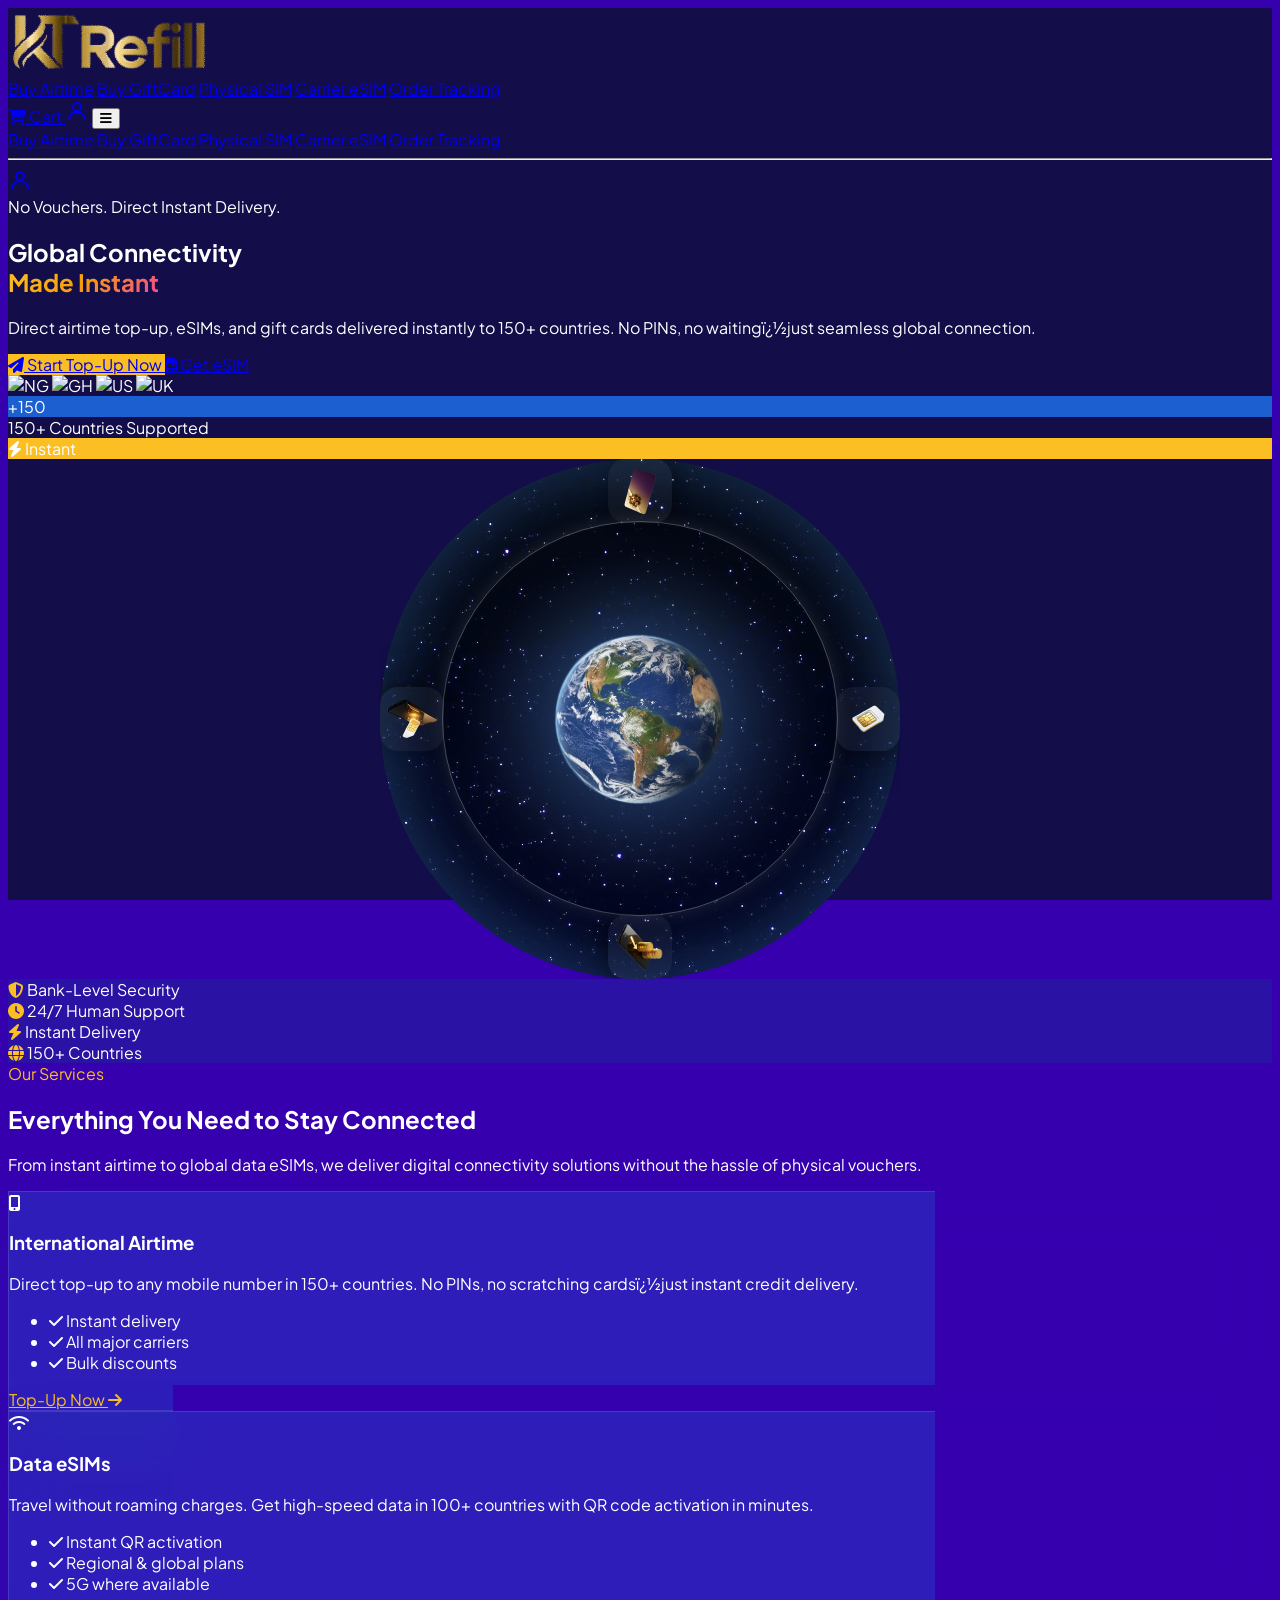
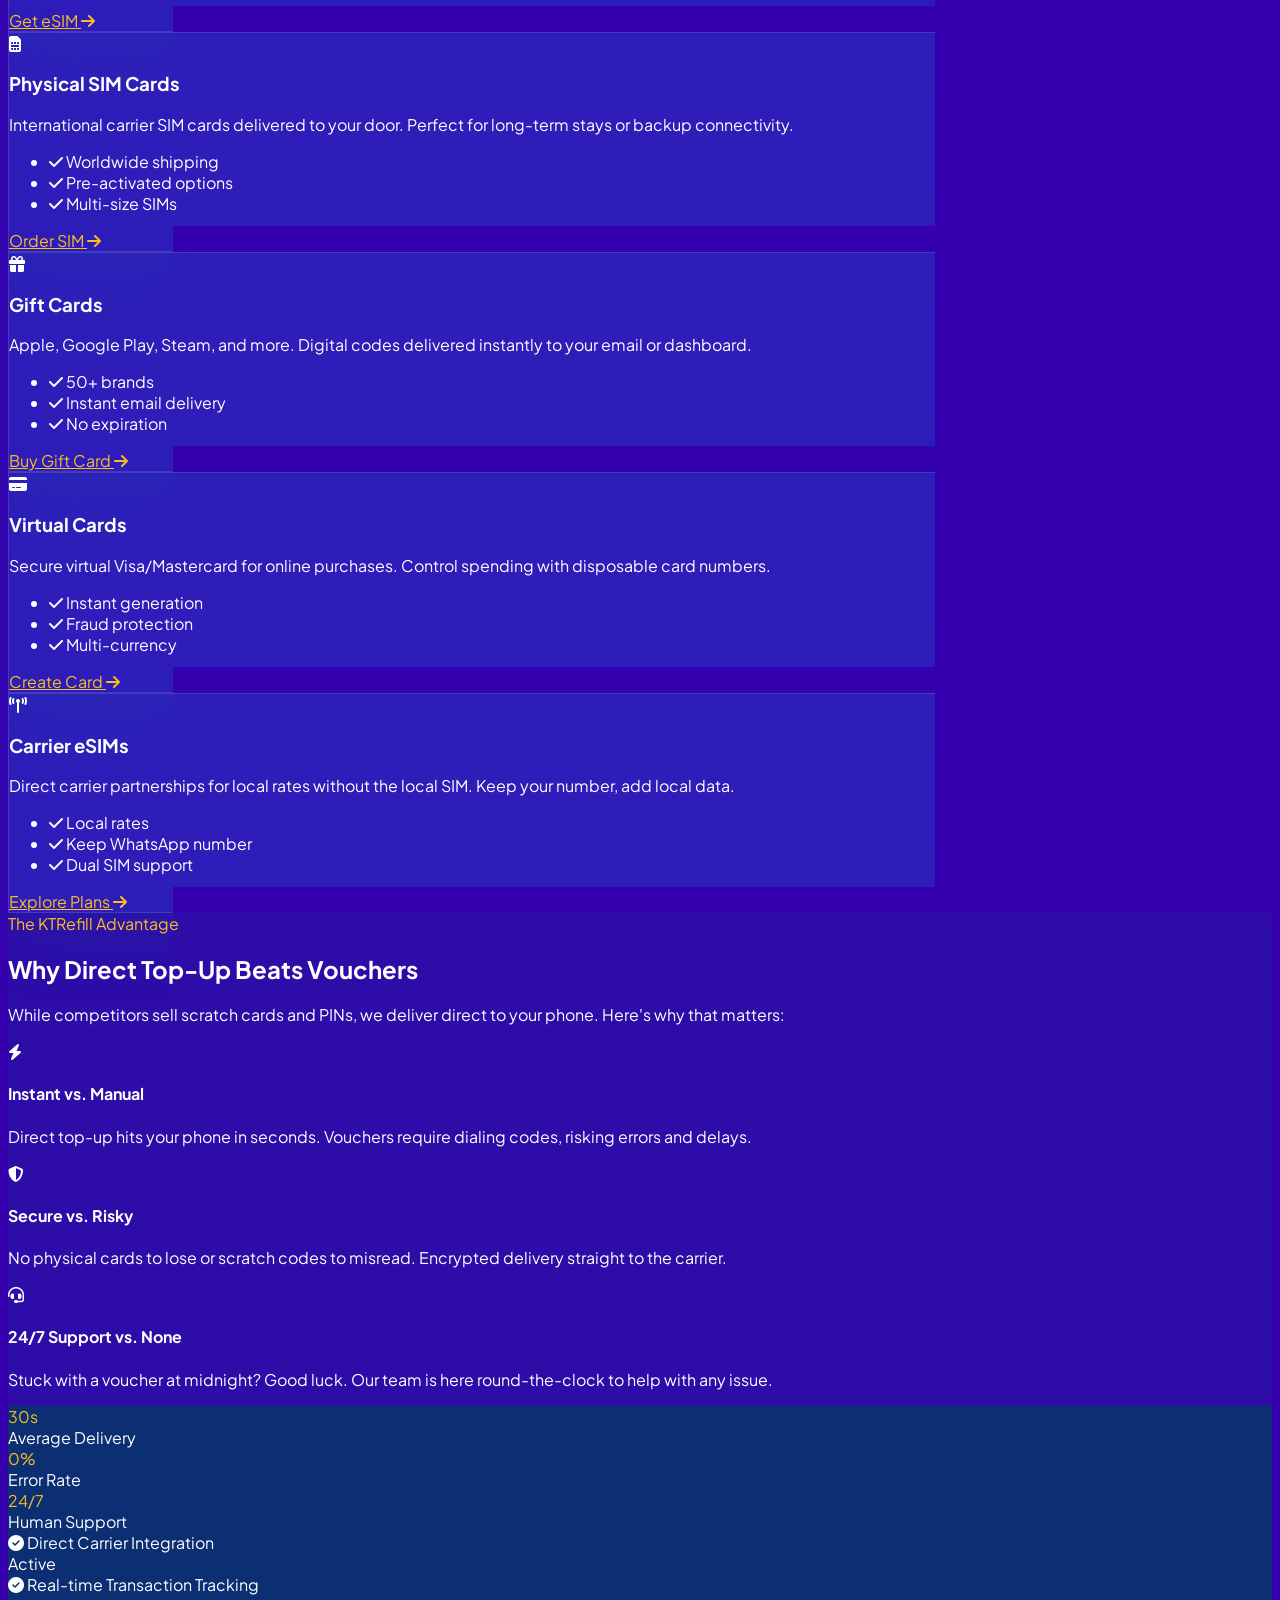
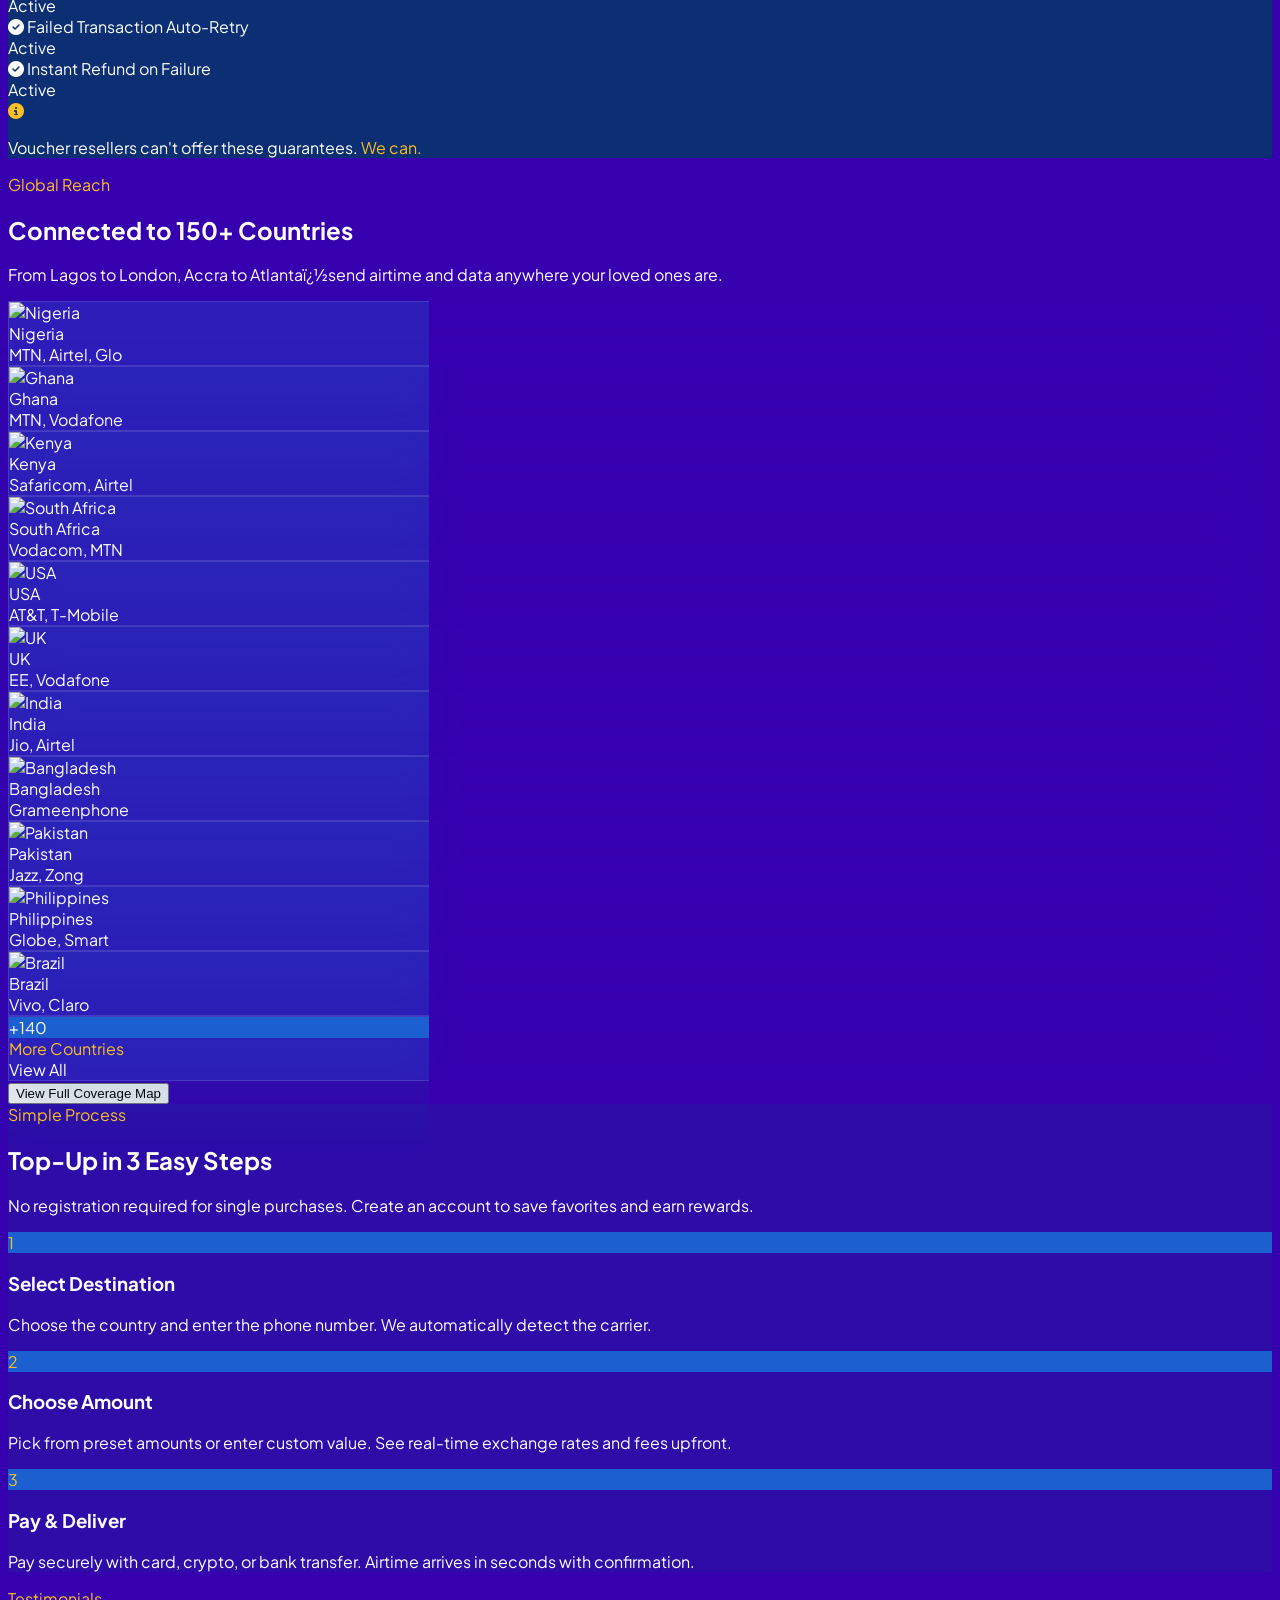
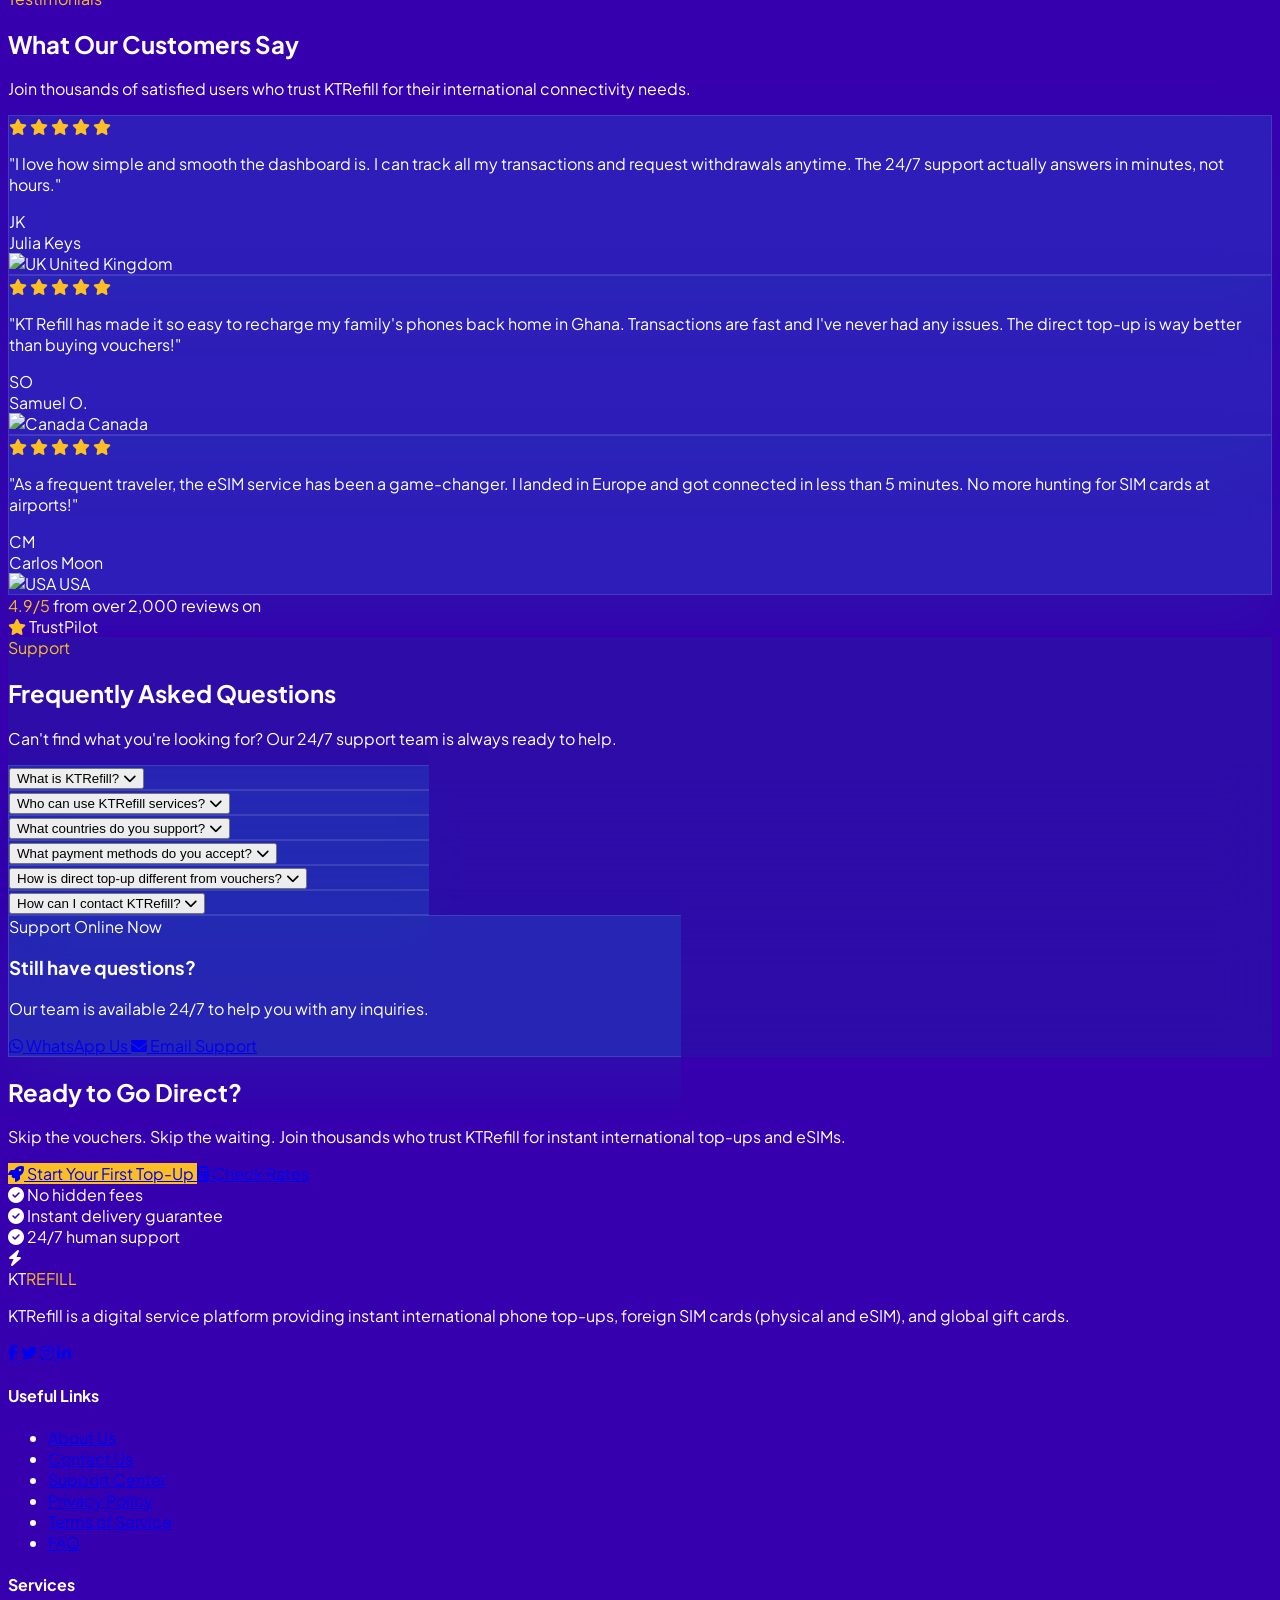
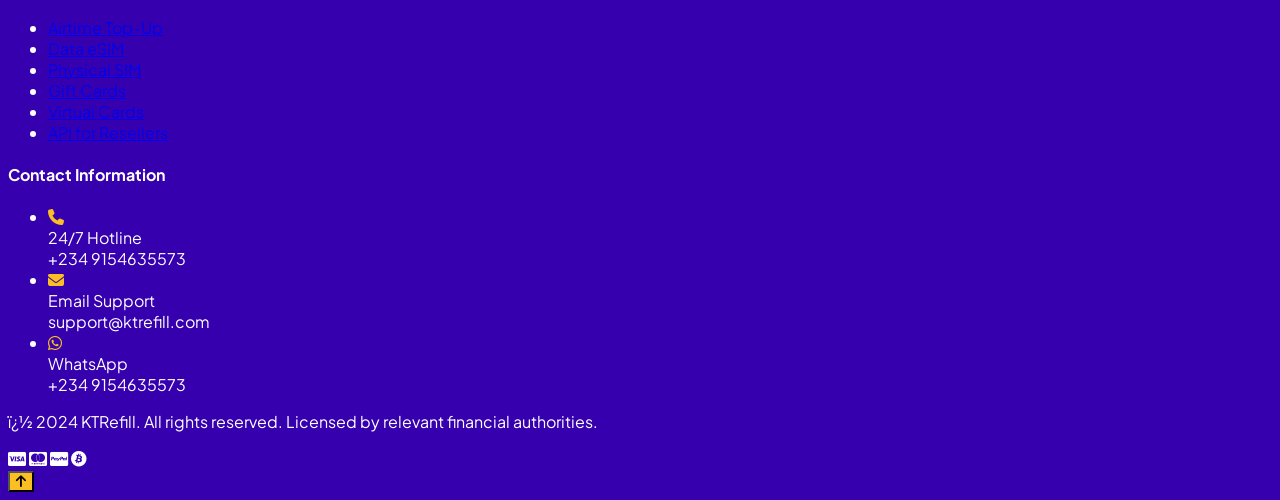
==== commit 65adf0e9: "Add files via upload" ====
--- a/index.html
+++ b/index.html
@@ -1,343 +1,875 @@
-<!DOCTYPE html>
-<html lang="en">
-  <head>
-    <meta charset="UTF-8" />
-    <meta name="viewport" content="width=device-width, initial-scale=1.0" />
-    <title>KT Refill Premium</title>
-    <link rel="preconnect" href="https://fonts.googleapis.com" />
-    <link rel="preconnect" href="https://fonts.gstatic.com" crossorigin />
-    <link href="https://fonts.googleapis.com/css2?family=Inter:wght@400;500;600;700;800&display=swap" rel="stylesheet" />
-    <link rel="stylesheet" href="./ktrefill-theme/style.css?v=20260726" />
-  </head>
-  <body>
-    <header class="site-header">
-      <div class="container nav-wrap">
-        <a class="brand" href="#">
-          <img src="./ktrefill-theme/images/logo.webp" alt="KT Refill Logo" class="logo-img">
-        </a>
-
-        <nav class="site-nav" aria-label="Primary navigation">
-          <ul>
-            <li><a href="./dashboard.html">Dashboard</a></li>
-            <li><a href="./buy-airtime.html">Buy Airtime</a></li>
-            <li><a href="./buy-gift-card.html">Buy GiftCard</a></li>
-            <li><a href="./physical-sim.html">Physical sim card</a></li>
-            <li><a href="./carrier-esim.html">Carrier ESIM</a></li>
-       
-            <li><a href="./order-tracking.html">Order Tracking</a></li>
-          </ul>
-        </nav>
-
-        <div class="header-actions">
-          <a href="./signin.html" class="account-link" aria-label="Sign in to your account">
-            <svg class="account-icon" width="24" height="24" viewBox="0 0 24 24" fill="none" stroke="currentColor" stroke-width="2">
-              <path d="M20 21a8 8 0 0 0-16 0"></path>
-              <circle cx="12" cy="8" r="4"></circle>
-            </svg>
-          </a>
-
-          <a href="./cart.html" class="cart-link" aria-label="Shopping cart">
-            <svg class="cart-icon" width="24" height="24" viewBox="0 0 24 24" fill="none" stroke="currentColor" stroke-width="2">
-              <circle cx="9" cy="21" r="1"></circle>
-              <circle cx="20" cy="21" r="1"></circle>
-              <path d="M1 1h4l2.68 13.39a2 2 0 0 0 2 1.61h9.72a2 2 0 0 0 2-1.61L23 6H6"></path>
-            </svg>
-            <span class="cart-count">0</span>
-          </a>
-
-          <button class="menu-toggle" aria-label="Toggle navigation" aria-expanded="false">
-            <span></span>
-            <span></span>
-            <span></span>
-          </button>
-        </div>
-      </div>
-    </header>
-
-    <main>
-      <section class="hero">
-        <div class="container hero-grid">
-          <div class="hero-copy">
-            <p class="eyebrow">Powering 150+ countries</p>
-            <h1>Your Portal for International Sims, Topups &amp; GiftCards</h1>
-            <p class="hero-text">
-              Seamless airtime, data, gift cards and SIM services for travelers, families and businesses — all delivered with speed, security and style.
-            </p>
-            <div class="hero-actions">
-              <a class="btn btn-primary" href="./signin.html">Get Started</a>
-              <a class="btn btn-secondary" href="#services">Explore Services</a>
-            </div>
-            <div class="hero-quick-links">
-              <a href="./physical-sim.html">Get International SIM Cards</a>
-              <a href="./carrier-esim.html">Buy Carrier eSIMs</a>
-              <a href="./buy-airtime.html">International Topup</a>
-              <a href="./buy-gift-card.html">Buy Gift Cards</a>
-            </div>
-            <div class="hero-metrics">
-              <div>
-                <strong data-count="5" data-suffix="/5">0/5</strong>
-                <span>Rated by users</span>
-              </div>
-              <div>
-                <strong data-count="150" data-suffix="+">0+</strong>
-                <span>Countries</span>
-              </div>
-              <div>
-                <strong data-count="1100000" data-suffix="+">0+</strong>
-                <span>Customers</span>
-              </div>
-            </div>
-          </div>
-
-          <div class="hero-media hero-media--standalone">
-            <span class="hero-icon icon-phone" aria-hidden="true">
-              <svg viewBox="0 0 24 24" fill="none">
-                <rect x="7" y="2.5" width="10" height="19" rx="2.25" stroke="currentColor" stroke-width="1.8"/>
-                <path d="M10 5.5H14" stroke="currentColor" stroke-width="1.8" stroke-linecap="round"/>
-                <circle cx="12" cy="17.2" r="1.15" fill="currentColor"/>
-              </svg>
-            </span>
-            <span class="hero-icon icon-wifi" aria-hidden="true">
-              <svg viewBox="0 0 24 24" fill="none">
-                <path d="M3.5 8.5C8.2 4.9 15.8 4.9 20.5 8.5" stroke="currentColor" stroke-width="1.8" stroke-linecap="round"/>
-                <path d="M6.5 11.5C9.5 9.5 14.5 9.5 17.5 11.5" stroke="currentColor" stroke-width="1.8" stroke-linecap="round"/>
-                <path d="M9.5 14.5C11 13.5 13 13.5 14.5 14.5" stroke="currentColor" stroke-width="1.8" stroke-linecap="round"/>
-                <circle cx="12" cy="17.5" r="1.2" fill="currentColor"/>
-              </svg>
-            </span>
-            <span class="hero-icon icon-sim" aria-hidden="true">
-              <svg viewBox="0 0 24 24" fill="none">
-                <rect x="6.4" y="3.4" width="11.2" height="17.2" rx="2.2" stroke="currentColor" stroke-width="1.8"/>
-                <path d="M9.5 8.4H14.5" stroke="currentColor" stroke-width="1.8" stroke-linecap="round"/>
-                <path d="M9.5 11.6H14.5" stroke="currentColor" stroke-width="1.8" stroke-linecap="round"/>
-                <path d="M9.5 14.8H14.5" stroke="currentColor" stroke-width="1.8" stroke-linecap="round"/>
-              </svg>
-            </span>
-            <span class="hero-icon icon-gift" aria-hidden="true">
-              <svg viewBox="0 0 24 24" fill="none">
-                <path d="M4 10H20V18.5C20 19.33 19.33 20 18.5 20H5.5C4.67 20 4 19.33 4 18.5V10Z" stroke="currentColor" stroke-width="1.8"/>
-                <path d="M12 10V20" stroke="currentColor" stroke-width="1.8"/>
-                <path d="M4 10H20" stroke="currentColor" stroke-width="1.8"/>
-                <path d="M12 10C12 7.8 10.7 5.8 8.8 5.8C7.1 5.8 5.8 7.2 5.8 8.8C5.8 10.1 6.9 10.8 8 10.8H12Z" stroke="currentColor" stroke-width="1.8"/>
-                <path d="M12 10C12 7.8 13.3 5.8 15.2 5.8C16.9 5.8 18.2 7.2 18.2 8.8C18.2 10.1 17.1 10.8 16 10.8H12Z" stroke="currentColor" stroke-width="1.8"/>
-              </svg>
-            </span>
-            <img src="./ktrefill-theme/images/png.png" alt="Global connectivity and digital services illustration" />
-          </div>
-        </div>
-      </section>
-
-      <section class="logo-strip">
-        <div class="container">
-          <p>Trusted by partners across telecommunications and digital commerce</p>
-          <div class="logo-marquee" aria-label="Partner logos">
-            <div class="logo-track">
-              <img src="https://i0.wp.com/ktrefill.com/wp-content/uploads/elementor/thumbs/appleimages-removebg-preview-rovwb0ygxqjb4t4g4cqwl3v8651n7sl8xnqibl5se8.png?w=1200&ssl=1" alt="Apple logo">
-              <img src="https://i0.wp.com/ktrefill.com/wp-content/uploads/elementor/thumbs/white-amazon-logo-1-rovwaz2sk2gqhl76fbxng4cazdawseds9efjd18kqo.png?w=1200&ssl=1" alt="Amazon logo">
-              <img src="https://i0.wp.com/ktrefill.com/wp-content/uploads/elementor/thumbs/AIRTEL-rovwaz2sk2gqhl76fbxng4cazdawseds9efjd18kqo.png?w=1200&ssl=1" alt="Airtel logo">
-              <img src="https://i0.wp.com/ktrefill.com/wp-content/uploads/elementor/thumbs/vodafone-logo-brand-phone-symbol-with-name-white-design-england-mobile-illustration-with-black-background-free-vector-removebg-preview-e1747993892625-rovway4yd8fg5z8jktj0vmkudzfjkpa1x9s1vr9yww.png?w=1200&ssl=1" alt="Vodafone logo">
-              <img src="https://i0.wp.com/ktrefill.com/wp-content/uploads/elementor/thumbs/appleimages-removebg-preview-rovwb0ygxqjb4t4g4cqwl3v8651n7sl8xnqibl5se8.png?w=1200&ssl=1" alt="Apple logo duplicate">
-              <img src="https://i0.wp.com/ktrefill.com/wp-content/uploads/elementor/thumbs/verizon_logo-removebg-preview-rovwax746ee5ud9wqb4eb4tdslk6d06bl54kehbd34.png?w=1200&ssl=1" alt="Verizon logo">
-              <img src="https://i0.wp.com/ktrefill.com/wp-content/uploads/elementor/thumbs/appleimages-removebg-preview-rovwb0ygxqjb4t4g4cqwl3v8651n7sl8xnqibl5se8.png?w=1200&ssl=1" alt="Apple logo">
-              <img src="https://i0.wp.com/ktrefill.com/wp-content/uploads/elementor/thumbs/white-amazon-logo-1-rovwaz2sk2gqhl76fbxng4cazdawseds9efjd18kqo.png?w=1200&ssl=1" alt="Amazon logo">
-              <img src="https://i0.wp.com/ktrefill.com/wp-content/uploads/elementor/thumbs/AIRTEL-rovwaz2sk2gqhl76fbxng4cazdawseds9efjd18kqo.png?w=1200&ssl=1" alt="Airtel logo">
-              <img src="https://i0.wp.com/ktrefill.com/wp-content/uploads/elementor/thumbs/vodafone-logo-brand-phone-symbol-with-name-white-design-england-mobile-illustration-with-black-background-free-vector-removebg-preview-e1747993892625-rovway4yd8fg5z8jktj0vmkudzfjkpa1x9s1vr9yww.png?w=1200&ssl=1" alt="Vodafone logo">
-              <img src="https://i0.wp.com/ktrefill.com/wp-content/uploads/elementor/thumbs/appleimages-removebg-preview-rovwb0ygxqjb4t4g4cqwl3v8651n7sl8xnqibl5se8.png?w=1200&ssl=1" alt="Apple logo duplicate">
-              <img src="https://i0.wp.com/ktrefill.com/wp-content/uploads/elementor/thumbs/verizon_logo-removebg-preview-rovwax746ee5ud9wqb4eb4tdslk6d06bl54kehbd34.png?w=1200&ssl=1" alt="Verizon logo">
-            </div>
-          </div>
-        </div>
-      </section>
-
-      <section id="services" class="section">
-        <div class="container">
-          <div class="section-head">
-            <p class="eyebrow">Why Choose Us</p>
-            <h2>Premium services for fast international transactions.</h2>
-            <p>From local recharges to global gift cards, every solution is created to feel effortless and dependable.</p>
-          </div>
-          <div class="feature-grid">
-            <article class="feature-card">
-              <img src="./ktrefill-theme/images/icon-topup.svg" alt="Global Mobile Top-Ups" class="feature-icon">
-              <h3>Global Mobile Top-Ups</h3>
-              <p>Recharge phones instantly across 150+ countries with a simple and secure experience.</p>
-            </article>
-            <article class="feature-card">
-              <img src="./ktrefill-theme/images/icon-delivery.svg" alt="Instant Delivery" class="feature-icon">
-              <h3>Instant Delivery</h3>
-              <p>Enjoy lightning-fast top-ups, wallet transfers and digital gift card delivery in minutes.</p>
-            </article>
-            <article class="feature-card">
-              <img src="./ktrefill-theme/images/icon-nolimits.svg" alt="No Limits" class="feature-icon">
-              <h3>No Limits</h3>
-              <p>Move funds freely with wallet-friendly transfers and flexible global payments.</p>
-            </article>
-            <article class="feature-card">
-              <img src="./ktrefill-theme/images/icon-sim.svg" alt="International SIM & eSIM Services" class="feature-icon">
-              <h3>International SIM &amp; eSIM Services</h3>
-              <p>Stay connected wherever you go with physical SIMs and digital eSIMs for travel and business.</p>
-            </article>
-            <article class="feature-card">
-              <img src="./ktrefill-theme/images/icon-security.svg" alt="Security" class="feature-icon">
-              <h3>Security</h3>
-              <p>Advanced encryption and secure checkout keep every transaction protected.</p>
-            </article>
-            <article class="feature-card">
-              <img src="./ktrefill-theme/images/icon-support.svg" alt="Support" class="feature-icon">
-              <h3>Support</h3>
-              <p>Reach our team on chat, email or WhatsApp whenever you need assistance.</p>
-            </article>
-          </div>
-        </div>
-      </section>
-
-      <section class="section showcase-section">
-        <div class="container showcase-grid">
-          <div class="showcase-copy">
-            <p class="eyebrow">Our Mission</p>
-            <h2>Connecting people worldwide with speed, security and innovation.</h2>
-            <p>
-              At KT Refill, our mission is simple: deliver fast, secure and modern digital solutions that connect people across borders and create confidence in every transaction.
-            </p>
-            <ul class="check-list">
-              <li>Instant delivery for top-ups and gift cards</li>
-              <li>Trusted support around the clock</li>
-              <li>Reliable SIM and eSIM service for every trip</li>
-            </ul>
-          </div>
-          <div class="showcase-card">
-            <img src="./ktrefill-theme/images/hero-illustration.svg" alt="Modern digital connectivity concept" />
-          </div>
-        </div>
-      </section>
-
-      <section id="reviews" class="section">
-        <div class="container">
-          <div class="section-head">
-            <p class="eyebrow">Client Feedback</p>
-            <h2>Loved by customers across the globe.</h2>
-          </div>
-          <div class="testimonial-grid">
-            <article class="testimonial-card">
-              <p>“The experience is smooth, quick and incredibly dependable for family recharges.”</p>
-              <strong>Julia Keys</strong>
-              <span>United Kingdom</span>
-            </article>
-            <article class="testimonial-card">
-              <p>“Their eSIM delivery made travel effortless. I was connected within minutes.”</p>
-              <strong>Carlos Moon</strong>
-              <span>United States</span>
-            </article>
-            <article class="testimonial-card">
-              <p>“A professional service that feels premium from start to finish.”</p>
-              <strong>Emeka John</strong>
-              <span>Nigeria</span>
-            </article>
-          </div>
-        </div>
-      </section>
-
-      <section id="faq" class="section faq-section">
-        <div class="container">
-          <div class="section-head">
-            <p class="eyebrow">Frequently Asked Questions</p>
-            <h2>Everything you need to know before getting started.</h2>
-          </div>
-          <div class="faq-list">
-            <article class="faq-item active">
-              <button class="faq-question" type="button">What is KT Refill?<span>+</span></button>
-              <div class="faq-answer"><p>KT Refill is a trusted platform for international top-ups, physical SIM cards, eSIMs, and global gift cards. Our mission is to deliver fast, secure, and reliable digital connectivity services across the world.</p></div>
-            </article>
-            <article class="faq-item">
-              <button class="faq-question" type="button">Who can use KT Refill services?<span>+</span></button>
-              <div class="faq-answer"><p>Anyone can use KT Refill services, whether you are a traveler, business owner, reseller, or someone sending airtime and gift cards to family and friends around the world.</p></div>
-            </article>
-            <article class="faq-item">
-              <button class="faq-question" type="button">How fast is delivery?<span>+</span></button>
-              <div class="faq-answer"><p>Most transactions are completed instantly or within a few minutes depending on the service selected. Top-ups and digital gift card deliveries are designed to be fast and seamless.</p></div>
-            </article>
-            <article class="faq-item">
-              <button class="faq-question" type="button">Do you offer physical SIM cards and eSIMs?<span>+</span></button>
-              <div class="faq-answer"><p>Yes. KT Refill provides both physical SIM cards and digital eSIM solutions for international travel, business use, and everyday connectivity.</p></div>
-            </article>
-            <article class="faq-item">
-              <button class="faq-question" type="button">How do I pay for services?<span>+</span></button>
-              <div class="faq-answer"><p>You can complete purchases securely through the KT Refill platform using supported payment options available in the checkout flow. All transactions are protected with strong security measures.</p></div>
-            </article>
-            <article class="faq-item">
-              <button class="faq-question" type="button">How can I get support?<span>+</span></button>
-              <div class="faq-answer"><p>You can reach our support team through the website chat, email, or direct contact options. We are available to help with orders, delivery questions, and account issues.</p></div>
-            </article>
-          </div>
-        </div>
-      </section>
-
-      <section class="section links-section">
-        <div class="container link-grid">
-          <article class="link-card">
-            <img src="./ktrefill-theme/images/icon-sim.svg" alt="International SIM Cards" class="link-card-image">
-            <h3>Get International SIM Cards</h3>
-            <p>Stay connected through physical SIMs tailored for international travel and business use.</p>
-            <a href="./physical-sim.html">Explore SIMs</a>
-          </article>
-          <article class="link-card">
-            <img src="./ktrefill-theme/images/icon-delivery.svg" alt="Carrier eSIMs" class="link-card-image">
-            <h3>Buy Carrier eSIMs</h3>
-            <p>Activate a digital connection in minutes without waiting for delivery.</p>
-            <a href="./carrier-esim.html">Explore eSIMs</a>
-          </article>
-          <article class="link-card">
-            <img src="./ktrefill-theme/images/icon-topup.svg" alt="International Topup" class="link-card-image">
-            <h3>International Topup</h3>
-            <p>Recharge family, friends and customers around the world in a few simple steps.</p>
-            <a href="./buy-airtime.html">Top Up Now</a>
-          </article>
-          <article class="link-card">
-            <img src="./ktrefill-theme/images/icon-nolimits.svg" alt="Gift Cards" class="link-card-image">
-            <h3>Buy Gift Cards</h3>
-            <p>Send trusted digital gift cards effortlessly for personal or professional use.</p>
-            <a href="./buy-gift-card.html">Shop Gift Cards</a>
-          </article>
-        </div>
-      </section>
-
-      <section id="signup" class="section cta-section">
-        <div class="container cta-card">
-          <div>
-            <p class="eyebrow">Join over 1,153,800 customers</p>
-            <h2>Experience global connectivity with a professional, modern platform.</h2>
-          </div>
-          <img src="./ktrefill-theme/images/hero-illustration.svg" alt="Global services illustration" class="cta-visual">
-          <a class="btn btn-primary" href="./signin.html">Sign Up Free</a>
-        </div>
-      </section>
-    </main>
-
-    <footer class="site-footer">
-      <div class="container footer-grid">
-        <div>
-          <a class="brand" href="#">KT REFILL</a>
-          <p>Professional digital services for seamless global connectivity.</p>
-        </div>
-        <div>
-          <h3>Quick Links</h3>
-          <a href="./buy-airtime.html">Buy Airtime</a>
-          <a href="./buy-gift-card.html">Buy Gift Cards</a>
-          <a href="./order-tracking.html">Order Tracking</a>
-        </div>
-        <div>
-          <h3>Resources</h3>
-          <a href="./signin.html">Terms &amp; Conditions</a>
-          <a href="./signin.html">Refund Policy</a>
-          <a href="./signin.html">Privacy Policy</a>
-        </div>
-      </div>
-      <div class="container footer-bottom">
-        <p>© <span id="year"></span> KT Refill. All rights reserved.</p>
-      </div>
-    </footer>
-
-    <button class="float-chat" aria-label="Open support chat">💬</button>
-    <script src="./ktrefill-theme/script.js"></script>
-  </body>
-</html>
+﻿<!DOCTYPE html>
+<html lang="en">
+<head>
+    <meta charset="UTF-8">
+    <meta name="viewport" content="width=device-width, initial-scale=1.0">
+    <title>KTRefill - International Airtime, eSIM & Gift Cards | Direct Top-Up 24/7</title>
+    <script src="https://cdn.tailwindcss.com"></script>
+    <script>
+        tailwind.config = {
+            theme: {
+                extend: {
+                    colors: {
+                        'brand': {
+                            950: '#0a0a0a',
+                            900: '#111827',
+                            800: '#1f2937',
+                            600: '#374151'
+                        },
+                        'accent': {
+                            gold: '#fbbf24',
+                            orange: '#f59e0b'
+                        }
+                    }
+                }
+            }
+        }
+    </script>
+    <link href="https://cdnjs.cloudflare.com/ajax/libs/font-awesome/6.4.0/css/all.min.css" rel="stylesheet">
+    <link href="https://fonts.googleapis.com/css2?family=Plus+Jakarta+Sans:wght@300;400;500;600;700;800&display=swap" rel="stylesheet">
+    <link rel="stylesheet" href="styles.css">
+    <style>
+        :root {
+            --color-theme-950: #0b2f72;
+            --color-theme-900: #0d3e8b;
+            --color-theme-800: #1b5fd0;
+            --color-theme-700: #2468d9;
+            --color-theme-600: #2f7be0;
+            --color-accent-gold: #fbbf24;
+            --color-accent-orange: #f59e0b;
+        }
+        .bg-theme-950 { background-color: var(--color-theme-950); }
+        .bg-theme-900 { background-color: var(--color-theme-900); }
+        .bg-theme-800 { background-color: var(--color-theme-800); }
+        .bg-theme-700 { background-color: var(--color-theme-700); }
+        .bg-theme-600 { background-color: var(--color-theme-600); }
+        .bg-theme-900\/95 { background-color: rgba(13, 62, 139, 0.95); }
+        .bg-theme-900\/70 { background-color: rgba(13, 62, 139, 0.70); }
+        .bg-theme-900\/60 { background-color: rgba(13, 62, 139, 0.60); }
+        .bg-theme-900\/30 { background-color: rgba(13, 62, 139, 0.30); }
+        .bg-theme-900\/20 { background-color: rgba(13, 62, 139, 0.20); }
+        .bg-theme-gradient { background: linear-gradient(135deg, var(--color-theme-900) 0%, var(--color-theme-800) 50%, var(--color-theme-700) 100%); }
+        .surface-blue { background: rgba(13, 62, 139, 0.18); border: 1px solid rgba(255,255,255,0.08); }
+        .text-accent-gold { color: var(--color-accent-gold); }
+        .bg-accent-gold { background-color: var(--color-accent-gold); }
+        .bg-accent-orange { background-color: var(--color-accent-orange); }
+        .border-accent-gold { border-color: var(--color-accent-gold); }
+        .text-accent-orange { color: var(--color-accent-orange); }
+        .hover\:bg-accent-orange:hover { background-color: var(--color-accent-orange); }
+        .hover\:text-accent-orange:hover { color: var(--color-accent-orange); }
+        .shadow-accent-gold { box-shadow: 0 0 20px rgba(251, 191, 36, 0.3); }
+        .hover\:shadow-accent-gold\/25:hover { box-shadow: 0 0 20px rgba(251, 191, 36, 0.25); }
+        .animate-pulse-slow { animation: pulse 4s cubic-bezier(0.4, 0, 0.6, 1) infinite; }
+        .animate-slide-up { animation: slideUp 0.8s ease-out; }
+        .animate-float { animation: float 6s ease-in-out infinite; }
+        .animate-spin-slow { animation: spinSlow 16s linear infinite; }
+        .orbit-stage { position: relative; width: min(100%, 520px); aspect-ratio: 1; margin: 0 auto; overflow: hidden; }
+        .orbit-stage::after { content: ""; position: absolute; top: 50%; left: 50%; width: 96%; height: 96%; transform: translate(-50%, -50%); border-radius: 9999px; background: radial-gradient(circle at center, rgba(96, 164, 255, 1) 0%, rgba(96, 164, 255, 0.55) 12%, rgba(96, 164, 255, 0.28) 24%, transparent 52%); filter: blur(34px); opacity: 1; pointer-events: none; z-index: 2; }
+        .orbit-starfield { position: absolute; inset: 0; border-radius: 9999px; background-size: 180%; background-position: center top; background-repeat: repeat; filter: brightness(1.35) saturate(1.2); box-shadow: inset 0 0 100px rgba(96, 164, 255, 0.28); animation: starfieldMove 30s linear infinite; }
+        .earth-core { position: absolute; top: 50%; left: 50%; width: 50%; max-width: 300px; height: auto; transform: translate(-50%, -50%) rotate(0deg); transform-origin: center center; object-fit: contain; filter: drop-shadow(0 30px 60px rgba(0,0,0,0.35)); animation: rotateEarth 20s linear infinite; z-index: 3; }
+        .orbit-ring { position: absolute; top: 50%; left: 50%; width: 46%; height: 46%; transform: translate(-50%, -50%); border: 1px solid rgba(255,255,255,0.22); border-radius: 9999px; z-index: 4; }
+        .orbit-rotor { position: absolute; inset: 0; width: 100%; height: 100%; animation: spinSlow 16s linear infinite; pointer-events: none; }
+        .orbit-item { position: absolute; inset: 0; transform: rotate(var(--angle)); }
+        .orbit-item img { position: absolute; left: calc(100% - 32px); top: 50%; width: 64px; height: 64px; transform: translate(-50%, -50%); object-fit: contain; box-shadow: 0 15px 30px rgba(0, 0, 0, 0.22), 0 6px 12px rgba(0, 0, 0, 0.18); border-radius: 18px; background: rgba(255,255,255,0.04); }
+        .orbit-rotor::before { content: ""; position: absolute; inset: 12%; border-radius: 9999px; border: 1px solid rgba(255,255,255,0.28); box-shadow: 0 0 18px rgba(255,255,255,0.12); pointer-events: none; }
+        .orbit-counter, .orbit-product, .orbit-tooltip { display: none !important; }
+        .orbit-tooltip { position: absolute; bottom: -2.2rem; left: 50%; transform: translateX(-50%); font-size: 0.72rem; font-weight: 700; color: #fff; text-transform: uppercase; letter-spacing: 0.18em; white-space: nowrap; }
+        @keyframes slideUp {
+            from { opacity: 0; transform: translateY(30px); }
+            to { opacity: 1; transform: translateY(0); }
+        }
+        @keyframes float {
+            0%, 100% { transform: translateY(0px); }
+            50% { transform: translateY(-10px); }
+        }
+        @keyframes pulse {
+            0%, 100% { opacity: 0.6; transform: scale(0.95); }
+            50% { opacity: 1; transform: scale(1.02); }
+        }
+        @keyframes spinSlow {
+            from { transform: rotate(0deg); }
+            to { transform: rotate(360deg); }
+        }
+        @keyframes starfieldMove {
+            from { background-position: center top; }
+            to { background-position: center bottom; }
+        }
+        @keyframes rotateEarth {
+            from { transform: translate(-50%, -50%) rotate(0deg); }
+            to { transform: translate(-50%, -50%) rotate(360deg); }
+        }
+        html {
+            min-height: 100%;
+        }
+        body {
+            font-family: 'Plus Jakarta Sans', sans-serif;
+            color: white;
+            min-height: 100%;
+            background-image: linear-gradient(rgba(10, 16, 47, 0.80), rgba(10, 16, 47, 0.80)), url('https://img.magnific.com/free-vector/modern-techno-dotted-background-modern-designs_1017-44841.jpg?semt=ais_hybrid&w=740&q=80');
+            background-size: cover;
+            background-position: center center;
+            background-repeat: no-repeat;
+            background-attachment: fixed;
+        }
+        .gradient-text {
+            background: linear-gradient(135deg, #fbbf24 0%, #f59e0b 50%, #ec4899 100%);
+            -webkit-background-clip: text;
+            -webkit-text-fill-color: transparent;
+            background-clip: text;
+        }
+    </style>
+</head>
+<body class="text-white font-sans overflow-x-hidden">
+    <!-- Navigation -->
+    <nav class="fixed w-full z-50 bg-theme-900/40 backdrop-blur-md border-b border-white/10 transition-all duration-300" id="navbar">
+        <div class="max-w-7xl mx-auto px-4 sm:px-6 lg:px-8">
+            <div class="flex justify-between items-center h-20">
+                <a href="./index.html" class="flex items-center gap-3">
+                    <img src="./ktrefill-theme/images/logo.webp" alt="KT Refill Logo" class="h-10 w-auto max-w-[180px] object-contain" />
+                </a>
+                <div class="hidden md:flex items-center gap-8">
+                    <a href="./buy-airtime.html" class="text-gray-300 hover:text-white transition-colors font-medium">Buy Airtime</a>
+                    <a href="./buy-gift-card.html" class="text-gray-300 hover:text-white transition-colors font-medium">Buy GiftCard</a>
+                    <a href="./physical-sim.html" class="text-gray-300 hover:text-white transition-colors font-medium">Physical SIM</a>
+                    <a href="./carrier-esim.html" class="text-gray-300 hover:text-white transition-colors font-medium">Carrier eSIM</a>
+                    <a href="./order-tracking.html" class="text-gray-300 hover:text-white transition-colors font-medium">Order Tracking</a>
+                </div>
+                <div class="flex items-center gap-2 sm:gap-4">
+                    <a id="cart-button" href="./cart.html" class="relative text-white bg-white/10 hover:bg-white/20 px-2 sm:px-3 py-2 rounded-lg transition-all flex items-center gap-1 sm:gap-2 min-h-[44px]">
+                        <i class="fas fa-shopping-cart"></i>
+                        <span class="hidden sm:inline text-xs">Cart</span>
+                        <span id="cart-count" class="absolute -top-2 -right-2 w-5 h-5 bg-red-500 text-white rounded-full text-[10px] font-bold flex items-center justify-center">0</span>
+                    </a>
+                    <a href="./signin.html" class="account-link hidden sm:block bg-white/10 hover:bg-white/20 text-white px-4 py-2 rounded-lg text-sm min-h-[44px] flex items-center">Sign In</a>
+                    <button class="md:hidden text-white text-2xl p-2 min-h-[44px] min-w-[44px]" onclick="toggleMobileMenu()">
+                        <i class="fas fa-bars"></i>
+                    </button>
+                </div>
+            </div>
+        </div>
+        <!-- Mobile Menu -->
+        <div id="mobile-menu" class="hidden md:hidden bg-theme-800/90 border-t border-white/10">
+            <div class="px-4 py-4 space-y-3">
+                <a href="./buy-airtime.html" class="block py-3 px-3 text-gray-300 hover:text-white hover:bg-white/5 rounded-lg transition-colors min-h-[44px] flex items-center">Buy Airtime</a>
+                <a href="./buy-gift-card.html" class="block py-3 px-3 text-gray-300 hover:text-white hover:bg-white/5 rounded-lg transition-colors min-h-[44px] flex items-center">Buy GiftCard</a>
+                <a href="./physical-sim.html" class="block py-3 px-3 text-gray-300 hover:text-white hover:bg-white/5 rounded-lg transition-colors min-h-[44px] flex items-center">Physical SIM</a>
+                <a href="./carrier-esim.html" class="block py-3 px-3 text-gray-300 hover:text-white hover:bg-white/5 rounded-lg transition-colors min-h-[44px] flex items-center">Carrier eSIM</a>
+                <a href="./order-tracking.html" class="block py-3 px-3 text-gray-300 hover:text-white hover:bg-white/5 rounded-lg transition-colors min-h-[44px] flex items-center">Order Tracking</a>
+                <hr class="border-white/10 my-3">
+                <a href="./signin.html" class="account-link block py-3 px-3 bg-white/10 hover:bg-white/20 text-white rounded-lg transition-colors min-h-[44px] flex items-center text-center justify-center">Sign In</a>
+            </div>
+        </div>
+    </nav>
+    <!-- Hero Section -->
+    <section class="relative min-h-screen flex items-center pt-20 overflow-hidden">
+        <!-- Solid blue background -->
+        <div class="absolute inset-0 bg-gradient-to-br from-[#0d3e8b] via-[#1b5fd0] to-[#2468d9]"></div>
+        <div class="relative max-w-7xl mx-auto px-4 sm:px-6 lg:px-8 py-20">
+            <div class="grid lg:grid-cols-2 gap-12 items-center">
+                <div class="space-y-8 animate-slide-up">
+                    <div class="inline-flex items-center gap-2 px-4 py-2 rounded-full bg-white/10 border border-white/20 text-sm font-medium">
+                        <span class="w-2 h-2 bg-green-500 rounded-full live-indicator"></span>
+                        No Vouchers. Direct Instant Delivery.
+                    </div>
+                    <h1 class="text-4xl sm:text-5xl md:text-7xl font-bold leading-tight">
+                        Global Connectivity <br>
+                        <span class="gradient-text">Made Instant</span>
+                    </h1>
+                    <p class="text-base sm:text-lg md:text-xl text-gray-300 max-w-lg leading-relaxed">
+                        Direct airtime top-up, eSIMs, and gift cards delivered instantly to 150+ countries. No PINs, no waitingï¿½just seamless global connection.
+                    </p>
+                    <div class="flex flex-col sm:flex-row flex-wrap gap-3 sm:gap-4">
+                        <a id="hero-start-topup" href="./buy-airtime.html" class="bg-accent-gold hover:bg-accent-orange text-brand-900 px-6 sm:px-8 py-3 sm:py-4 rounded-full font-bold text-sm sm:text-lg transition-all transform hover:scale-105 flex items-center justify-center gap-2 shadow-lg shadow-accent-gold/25 min-h-[44px] flex-1 sm:flex-none">
+                            <i class="fas fa-paper-plane"></i>
+                            Start Top-Up Now
+                        </a>
+                        <a id="hero-get-esim" href="./carrier-esim.html" class="border-2 border-white/30 hover:border-white text-white px-6 sm:px-8 py-3 sm:py-4 rounded-full font-bold text-sm sm:text-lg transition-all hover:bg-white/5 flex items-center justify-center gap-2 min-h-[44px] flex-1 sm:flex-none">
+                            <i class="fas fa-sim-card"></i>
+                            Get eSIM
+                        </a>
+                    </div>
+                    <div class="flex items-center gap-6 pt-4">
+                        <div class="flex -space-x-3">
+                            <img src="https://flagcdn.com/w40/ng.png" class="w-10 h-10 rounded-full border-2 border-brand-950 object-cover" alt="NG">
+                            <img src="https://flagcdn.com/w40/gh.png" class="w-10 h-10 rounded-full border-2 border-brand-950 object-cover" alt="GH">
+                            <img src="https://flagcdn.com/w40/us.png" class="w-10 h-10 rounded-full border-2 border-brand-950 object-cover" alt="US">
+                            <img src="https://flagcdn.com/w40/gb.png" class="w-10 h-10 rounded-full border-2 border-brand-950 object-cover" alt="UK">
+                            <div class="w-10 h-10 rounded-full border-2 border-theme-900 bg-theme-800 flex items-center justify-center text-xs font-bold">+150</div>
+                        </div>
+                        <div class="text-sm text-gray-400">
+                            <span class="text-white font-bold">150+</span> Countries Supported
+                        </div>
+                    </div>
+                </div>
+                <div class="relative w-full max-w-[700px] mx-auto">
+                    <div class="relative z-10">
+                        <div class="absolute -top-6 -right-6 bg-accent-gold text-brand-900 px-4 py-2 rounded-full font-bold text-sm shadow-lg z-20">
+                            <i class="fas fa-bolt mr-1"></i>
+                            Instant
+                        </div>
+                        <div class="orbit-stage">
+                            <div class="orbit-starfield" style="background-image: url('./ktrefill-theme/images/space-bg-IpzlSWOH.jpg');"></div>
+                            <div class="orbit-rotor">
+                                <div class="orbit-item" style="--angle: 0deg;">
+                                    <img src="./ktrefill-theme/images/orbit-sim-mTI3NbV0.png" alt="SIM" />
+                                </div>
+                                <div class="orbit-item" style="--angle: 90deg;">
+                                    <img src="./ktrefill-theme/images/orbit-topup-CgHpCd3t.png" alt="Top-up" />
+                                </div>
+                                <div class="orbit-item" style="--angle: 180deg;">
+                                    <img src="./ktrefill-theme/images/orbit-esim-CfW6HOyo.png" alt="eSIM" />
+                                </div>
+                                <div class="orbit-item" style="--angle: 270deg;">
+                                    <img src="./ktrefill-theme/images/orbit-giftcard-DdaXXKji.png" alt="Gift card" />
+                                </div>
+                            </div>
+                            <img src="./ktrefill-theme/images/earth-realistic-CZaqaNks.png" alt="World" class="earth-core" width="1024" height="1024">
+                        </div>
+                    </div>
+                </div>
+                                            <!-- Decorative Elements -->
+                    <div class="absolute -bottom-8 -left-8 w-24 h-24 bg-theme-700/50 rounded-full blur-2xl"></div>
+                    <div class="absolute -top-8 -right-8 w-32 h-32 bg-accent-gold/20 rounded-full blur-2xl"></div>
+                </div>
+            </div>
+        </div>
+    </section>
+    <!-- Trust Badges -->
+    <section class="py-12 bg-theme-900/30 border-y border-white/10">
+        <div class="max-w-7xl mx-auto px-4 sm:px-6 lg:px-8">
+            <div class="flex flex-wrap justify-center items-center gap-8 md:gap-16 opacity-60">
+                <div class="flex items-center gap-2">
+                    <i class="fas fa-shield-alt text-2xl text-accent-gold"></i>
+                    <span class="font-semibold">Bank-Level Security</span>
+                </div>
+                <div class="flex items-center gap-2">
+                    <i class="fas fa-clock text-2xl text-accent-gold"></i>
+                    <span class="font-semibold">24/7 Human Support</span>
+                </div>
+                <div class="flex items-center gap-2">
+                    <i class="fas fa-bolt text-2xl text-accent-gold"></i>
+                    <span class="font-semibold">Instant Delivery</span>
+                </div>
+                <div class="flex items-center gap-2">
+                    <i class="fas fa-globe text-2xl text-accent-gold"></i>
+                    <span class="font-semibold">150+ Countries</span>
+                </div>
+            </div>
+        </div>
+    </section>
+    <!-- Services Section -->
+    <section id="services" class="py-24 relative">
+        <div class="max-w-7xl mx-auto px-4 sm:px-6 lg:px-8">
+            <div class="text-center max-w-3xl mx-auto mb-16 scroll-reveal">
+                <span class="text-accent-gold font-semibold tracking-wider uppercase text-sm">Our Services</span>
+                <h2 class="text-4xl md:text-5xl font-bold mt-4 mb-6">Everything You Need to Stay Connected</h2>
+                <p class="text-gray-400 text-lg">From instant airtime to global data eSIMs, we deliver digital connectivity solutions without the hassle of physical vouchers.</p>
+            </div>
+            <div class="grid md:grid-cols-2 lg:grid-cols-3 gap-8">
+                <!-- Airtime Top-Up -->
+                <div class="service-card glass-card rounded-3xl p-8 scroll-reveal group cursor-pointer">
+                    <div class="w-16 h-16 bg-gradient-to-br from-green-500 to-emerald-600 rounded-2xl flex items-center justify-center mb-6 group-hover:scale-110 transition-transform">
+                        <i class="fas fa-mobile-alt text-2xl text-white"></i>
+                    </div>
+                    <h3 class="text-2xl font-bold mb-3">International Airtime</h3>
+                    <p class="text-gray-400 mb-6 leading-relaxed">Direct top-up to any mobile number in 150+ countries. No PINs, no scratching cardsï¿½just instant credit delivery.</p>
+                    <ul class="space-y-2 mb-6 text-sm text-gray-300">
+                        <li class="flex items-center gap-2"><i class="fas fa-check text-green-500"></i> Instant delivery</li>
+                        <li class="flex items-center gap-2"><i class="fas fa-check text-green-500"></i> All major carriers</li>
+                        <li class="flex items-center gap-2"><i class="fas fa-check text-green-500"></i> Bulk discounts</li>
+                    </ul>
+                    <a href="./buy-airtime.html" class="text-accent-gold font-semibold flex items-center gap-2 group-hover:gap-3 transition-all">
+                        Top-Up Now <i class="fas fa-arrow-right"></i>
+                    </a>
+                </div>
+                <!-- Data eSIM -->
+                <div class="service-card glass-card rounded-3xl p-8 scroll-reveal group cursor-pointer" style="transition-delay: 100ms;">
+                    <div class="w-16 h-16 bg-gradient-to-br from-blue-500 to-indigo-600 rounded-2xl flex items-center justify-center mb-6 group-hover:scale-110 transition-transform">
+                        <i class="fas fa-wifi text-2xl text-white"></i>
+                    </div>
+                    <h3 class="text-2xl font-bold mb-3">Data eSIMs</h3>
+                    <p class="text-gray-400 mb-6 leading-relaxed">Travel without roaming charges. Get high-speed data in 100+ countries with QR code activation in minutes.</p>
+                    <ul class="space-y-2 mb-6 text-sm text-gray-300">
+                        <li class="flex items-center gap-2"><i class="fas fa-check text-green-500"></i> Instant QR activation</li>
+                        <li class="flex items-center gap-2"><i class="fas fa-check text-green-500"></i> Regional & global plans</li>
+                        <li class="flex items-center gap-2"><i class="fas fa-check text-green-500"></i> 5G where available</li>
+                    </ul>
+                    <a href="./carrier-esim.html" class="text-accent-gold font-semibold flex items-center gap-2 group-hover:gap-3 transition-all">
+                        Get eSIM <i class="fas fa-arrow-right"></i>
+                    </a>
+                </div>
+                <!-- Physical SIM -->
+                <div class="service-card glass-card rounded-3xl p-8 scroll-reveal group cursor-pointer" style="transition-delay: 200ms;">
+                    <div class="w-16 h-16 bg-gradient-to-br from-purple-500 to-pink-600 rounded-2xl flex items-center justify-center mb-6 group-hover:scale-110 transition-transform">
+                        <i class="fas fa-sim-card text-2xl text-white"></i>
+                    </div>
+                    <h3 class="text-2xl font-bold mb-3">Physical SIM Cards</h3>
+                    <p class="text-gray-400 mb-6 leading-relaxed">International carrier SIM cards delivered to your door. Perfect for long-term stays or backup connectivity.</p>
+                    <ul class="space-y-2 mb-6 text-sm text-gray-300">
+                        <li class="flex items-center gap-2"><i class="fas fa-check text-green-500"></i> Worldwide shipping</li>
+                        <li class="flex items-center gap-2"><i class="fas fa-check text-green-500"></i> Pre-activated options</li>
+                        <li class="flex items-center gap-2"><i class="fas fa-check text-green-500"></i> Multi-size SIMs</li>
+                    </ul>
+                    <a href="./physical-sim.html" class="text-accent-gold font-semibold flex items-center gap-2 group-hover:gap-3 transition-all">
+                        Order SIM <i class="fas fa-arrow-right"></i>
+                    </a>
+                </div>
+                <!-- Gift Cards -->
+                <div class="service-card glass-card rounded-3xl p-8 scroll-reveal group cursor-pointer">
+                    <div class="w-16 h-16 bg-gradient-to-br from-red-500 to-rose-600 rounded-2xl flex items-center justify-center mb-6 group-hover:scale-110 transition-transform">
+                        <i class="fas fa-gift text-2xl text-white"></i>
+                    </div>
+                    <h3 class="text-2xl font-bold mb-3">Gift Cards</h3>
+                    <p class="text-gray-400 mb-6 leading-relaxed">Apple, Google Play, Steam, and more. Digital codes delivered instantly to your email or dashboard.</p>
+                    <ul class="space-y-2 mb-6 text-sm text-gray-300">
+                        <li class="flex items-center gap-2"><i class="fas fa-check text-green-500"></i> 50+ brands</li>
+                        <li class="flex items-center gap-2"><i class="fas fa-check text-green-500"></i> Instant email delivery</li>
+                        <li class="flex items-center gap-2"><i class="fas fa-check text-green-500"></i> No expiration</li>
+                    </ul>
+                    <a href="./buy-gift-card.html" class="text-accent-gold font-semibold flex items-center gap-2 group-hover:gap-3 transition-all">
+                        Buy Gift Card <i class="fas fa-arrow-right"></i>
+                    </a>
+                </div>
+                <!-- Virtual Cards -->
+                <div class="service-card glass-card rounded-3xl p-8 scroll-reveal group cursor-pointer" style="transition-delay: 100ms;">
+                    <div class="w-16 h-16 bg-gradient-to-br from-amber-500 to-orange-600 rounded-2xl flex items-center justify-center mb-6 group-hover:scale-110 transition-transform">
+                        <i class="fas fa-credit-card text-2xl text-white"></i>
+                    </div>
+                    <h3 class="text-2xl font-bold mb-3">Virtual Cards</h3>
+                    <p class="text-gray-400 mb-6 leading-relaxed">Secure virtual Visa/Mastercard for online purchases. Control spending with disposable card numbers.</p>
+                    <ul class="space-y-2 mb-6 text-sm text-gray-300">
+                        <li class="flex items-center gap-2"><i class="fas fa-check text-green-500"></i> Instant generation</li>
+                        <li class="flex items-center gap-2"><i class="fas fa-check text-green-500"></i> Fraud protection</li>
+                        <li class="flex items-center gap-2"><i class="fas fa-check text-green-500"></i> Multi-currency</li>
+                    </ul>
+                    <a href="./dashboard.html" class="text-accent-gold font-semibold flex items-center gap-2 group-hover:gap-3 transition-all">
+                        Create Card <i class="fas fa-arrow-right"></i>
+                    </a>
+                </div>
+                <!-- Carrier eSIM -->
+                <div class="service-card glass-card rounded-3xl p-8 scroll-reveal group cursor-pointer" style="transition-delay: 200ms;">
+                    <div class="w-16 h-16 bg-gradient-to-br from-cyan-500 to-blue-600 rounded-2xl flex items-center justify-center mb-6 group-hover:scale-110 transition-transform">
+                        <i class="fas fa-broadcast-tower text-2xl text-white"></i>
+                    </div>
+                    <h3 class="text-2xl font-bold mb-3">Carrier eSIMs</h3>
+                    <p class="text-gray-400 mb-6 leading-relaxed">Direct carrier partnerships for local rates without the local SIM. Keep your number, add local data.</p>
+                    <ul class="space-y-2 mb-6 text-sm text-gray-300">
+                        <li class="flex items-center gap-2"><i class="fas fa-check text-green-500"></i> Local rates</li>
+                        <li class="flex items-center gap-2"><i class="fas fa-check text-green-500"></i> Keep WhatsApp number</li>
+                        <li class="flex items-center gap-2"><i class="fas fa-check text-green-500"></i> Dual SIM support</li>
+                    </ul>
+                    <a href="./carrier-esim.html" class="text-accent-gold font-semibold flex items-center gap-2 group-hover:gap-3 transition-all">
+                        Explore Plans <i class="fas fa-arrow-right"></i>
+                    </a>
+                </div>
+            </div>
+        </div>
+    </section>
+    <!-- Why Direct Top-Up vs Vouchers -->
+    <section id="why-us" class="py-24 bg-theme-900/20 relative overflow-hidden">
+        <div class="absolute inset-0 bg-[url('data:image/svg+xml,%3Csvg%20width%3D%2260%22%20height%3D%2260%22%20viewBox%3D%220%200%2060%2060%22%20xmlns%3D%22http%3A//www.w3.org/2000/svg%22%3E%3Cg%20fill%3D%22none%22%20fill-rule%3D%22evenodd%22%3E%3Cg%20fill%3D%22%239C92AC%22%20fill-opacity%3D%220.03%22%3E%3Cpath%20d%3D%22M36%2034v-4h-2v4h-4v2h4v4h2v-4h4v-2h-4zm0-30V0h-2v4h-4v2h4v4h2V6h4V4h-4zM6%2034v-4H4v4H0v2h4v4h2v-4h4v-2H6zM6%204V0H4v4H0v2h4v4h2V6h4V4H6z%22/%3E%3C/g%3E%3C/g%3E%3C/svg%3E')]">
+        </div>
+        <div class="max-w-7xl mx-auto px-4 sm:px-6 lg:px-8 relative">
+            <div class="grid lg:grid-cols-2 gap-16 items-center">
+                <div class="scroll-reveal">
+                    <span class="text-accent-gold font-semibold tracking-wider uppercase text-sm">The KTRefill Advantage</span>
+                    <h2 class="text-4xl md:text-5xl font-bold mt-4 mb-6">Why Direct Top-Up Beats Vouchers</h2>
+                    <p class="text-gray-400 text-lg mb-8">While competitors sell scratch cards and PINs, we deliver direct to your phone. Here's why that matters:</p>
+                    <div class="space-y-6">
+                        <div class="flex gap-4">
+                            <div class="w-12 h-12 rounded-full bg-green-500/20 flex items-center justify-center flex-shrink-0">
+                                <i class="fas fa-bolt text-green-500 text-xl"></i>
+                            </div>
+                            <div>
+                                <h4 class="text-xl font-bold mb-2">Instant vs. Manual</h4>
+                                <p class="text-gray-400">Direct top-up hits your phone in seconds. Vouchers require dialing codes, risking errors and delays.</p>
+                            </div>
+                        </div>
+                        <div class="flex gap-4">
+                            <div class="w-12 h-12 rounded-full bg-blue-500/20 flex items-center justify-center flex-shrink-0">
+                                <i class="fas fa-shield-alt text-blue-500 text-xl"></i>
+                            </div>
+                            <div>
+                                <h4 class="text-xl font-bold mb-2">Secure vs. Risky</h4>
+                                <p class="text-gray-400">No physical cards to lose or scratch codes to misread. Encrypted delivery straight to the carrier.</p>
+                            </div>
+                        </div>
+                        <div class="flex gap-4">
+                            <div class="w-12 h-12 rounded-full bg-purple-500/20 flex items-center justify-center flex-shrink-0">
+                                <i class="fas fa-headset text-purple-500 text-xl"></i>
+                            </div>
+                            <div>
+                                <h4 class="text-xl font-bold mb-2">24/7 Support vs. None</h4>
+                                <p class="text-gray-400">Stuck with a voucher at midnight? Good luck. Our team is here round-the-clock to help with any issue.</p>
+                            </div>
+                        </div>
+                    </div>
+                </div>
+                <div class="relative scroll-reveal">
+                    <div class="absolute inset-0 bg-gradient-to-r from-accent-gold to-purple-600 rounded-3xl blur-2xl opacity-20"></div>
+                    <div class="relative bg-theme-950 border border-white/10 rounded-3xl p-8">
+                        <div class="flex items-center justify-between mb-8 pb-8 border-b border-white/10">
+                            <div class="text-center flex-1">
+                                <div class="text-3xl font-bold text-accent-gold mb-1">30s</div>
+                                <div class="text-sm text-gray-400">Average Delivery</div>
+                            </div>
+                            <div class="w-px h-12 bg-white/10"></div>
+                            <div class="text-center flex-1">
+                                <div class="text-3xl font-bold text-accent-gold mb-1">0%</div>
+                                <div class="text-sm text-gray-400">Error Rate</div>
+                            </div>
+                            <div class="w-px h-12 bg-white/10"></div>
+                            <div class="text-center flex-1">
+                                <div class="text-3xl font-bold text-accent-gold mb-1">24/7</div>
+                                <div class="text-sm text-gray-400">Human Support</div>
+                            </div>
+                        </div>
+                        <div class="space-y-4">
+                            <div class="flex items-center justify-between p-4 bg-white/5 rounded-xl">
+                                <div class="flex items-center gap-3">
+                                    <i class="fas fa-check-circle text-green-500 text-xl"></i>
+                                    <span class="font-medium">Direct Carrier Integration</span>
+                                </div>
+                                <span class="text-green-500 text-sm">Active</span>
+                            </div>
+                            <div class="flex items-center justify-between p-4 bg-white/5 rounded-xl">
+                                <div class="flex items-center gap-3">
+                                    <i class="fas fa-check-circle text-green-500 text-xl"></i>
+                                    <span class="font-medium">Real-time Transaction Tracking</span>
+                                </div>
+                                <span class="text-green-500 text-sm">Active</span>
+                            </div>
+                            <div class="flex items-center justify-between p-4 bg-white/5 rounded-xl">
+                                <div class="flex items-center gap-3">
+                                    <i class="fas fa-check-circle text-green-500 text-xl"></i>
+                                    <span class="font-medium">Failed Transaction Auto-Retry</span>
+                                </div>
+                                <span class="text-green-500 text-sm">Active</span>
+                            </div>
+                            <div class="flex items-center justify-between p-4 bg-white/5 rounded-xl">
+                                <div class="flex items-center gap-3">
+                                    <i class="fas fa-check-circle text-green-500 text-xl"></i>
+                                    <span class="font-medium">Instant Refund on Failure</span>
+                                </div>
+                                <span class="text-green-500 text-sm">Active</span>
+                            </div>
+                        </div>
+                        <div class="mt-6 p-4 bg-accent-gold/10 border border-accent-gold/20 rounded-xl flex items-center gap-3">
+                            <i class="fas fa-info-circle text-accent-gold text-xl"></i>
+                            <p class="text-sm text-gray-300">Voucher resellers can't offer these guarantees. <span class="text-accent-gold font-semibold">We can.</span></p>
+                        </div>
+                    </div>
+                </div>
+            </div>
+        </div>
+    </section>
+    <!-- Global Coverage -->
+    <section id="coverage" class="py-24">
+        <div class="max-w-7xl mx-auto px-4 sm:px-6 lg:px-8">
+            <div class="text-center max-w-3xl mx-auto mb-16 scroll-reveal">
+                <span class="text-accent-gold font-semibold tracking-wider uppercase text-sm">Global Reach</span>
+                <h2 class="text-4xl md:text-5xl font-bold mt-4 mb-6">Connected to 150+ Countries</h2>
+                <p class="text-gray-400 text-lg">From Lagos to London, Accra to Atlantaï¿½send airtime and data anywhere your loved ones are.</p>
+            </div>
+            <div class="grid grid-cols-2 md:grid-cols-4 lg:grid-cols-6 gap-4 mb-12 scroll-reveal">
+                <div class="glass-card rounded-xl p-4 text-center hover:bg-white/10 transition-colors cursor-pointer">
+                    <img src="https://flagcdn.com/w80/ng.png" class="w-12 h-8 mx-auto mb-2 rounded object-cover country-flag" alt="Nigeria">
+                    <div class="font-semibold text-sm">Nigeria</div>
+                    <div class="text-xs text-gray-400">MTN, Airtel, Glo</div>
+                </div>
+                <div class="glass-card rounded-xl p-4 text-center hover:bg-white/10 transition-colors cursor-pointer">
+                    <img src="https://flagcdn.com/w80/gh.png" class="w-12 h-8 mx-auto mb-2 rounded object-cover country-flag" alt="Ghana">
+                    <div class="font-semibold text-sm">Ghana</div>
+                    <div class="text-xs text-gray-400">MTN, Vodafone</div>
+                </div>
+                <div class="glass-card rounded-xl p-4 text-center hover:bg-white/10 transition-colors cursor-pointer">
+                    <img src="https://flagcdn.com/w80/ke.png" class="w-12 h-8 mx-auto mb-2 rounded object-cover country-flag" alt="Kenya">
+                    <div class="font-semibold text-sm">Kenya</div>
+                    <div class="text-xs text-gray-400">Safaricom, Airtel</div>
+                </div>
+                <div class="glass-card rounded-xl p-4 text-center hover:bg-white/10 transition-colors cursor-pointer">
+                    <img src="https://flagcdn.com/w80/za.png" class="w-12 h-8 mx-auto mb-2 rounded object-cover country-flag" alt="South Africa">
+                    <div class="font-semibold text-sm">South Africa</div>
+                    <div class="text-xs text-gray-400">Vodacom, MTN</div>
+                </div>
+                <div class="glass-card rounded-xl p-4 text-center hover:bg-white/10 transition-colors cursor-pointer">
+                    <img src="https://flagcdn.com/w80/us.png" class="w-12 h-8 mx-auto mb-2 rounded object-cover country-flag" alt="USA">
+                    <div class="font-semibold text-sm">USA</div>
+                    <div class="text-xs text-gray-400">AT&T, T-Mobile</div>
+                </div>
+                <div class="glass-card rounded-xl p-4 text-center hover:bg-white/10 transition-colors cursor-pointer">
+                    <img src="https://flagcdn.com/w80/gb.png" class="w-12 h-8 mx-auto mb-2 rounded object-cover country-flag" alt="UK">
+                    <div class="font-semibold text-sm">UK</div>
+                    <div class="text-xs text-gray-400">EE, Vodafone</div>
+                </div>
+                <div class="glass-card rounded-xl p-4 text-center hover:bg-white/10 transition-colors cursor-pointer">
+                    <img src="https://flagcdn.com/w80/in.png" class="w-12 h-8 mx-auto mb-2 rounded object-cover country-flag" alt="India">
+                    <div class="font-semibold text-sm">India</div>
+                    <div class="text-xs text-gray-400">Jio, Airtel</div>
+                </div>
+                <div class="glass-card rounded-xl p-4 text-center hover:bg-white/10 transition-colors cursor-pointer">
+                    <img src="https://flagcdn.com/w80/bd.png" class="w-12 h-8 mx-auto mb-2 rounded object-cover country-flag" alt="Bangladesh">
+                    <div class="font-semibold text-sm">Bangladesh</div>
+                    <div class="text-xs text-gray-400">Grameenphone</div>
+                </div>
+                <div class="glass-card rounded-xl p-4 text-center hover:bg-white/10 transition-colors cursor-pointer">
+                    <img src="https://flagcdn.com/w80/pk.png" class="w-12 h-8 mx-auto mb-2 rounded object-cover country-flag" alt="Pakistan">
+                    <div class="font-semibold text-sm">Pakistan</div>
+                    <div class="text-xs text-gray-400">Jazz, Zong</div>
+                </div>
+                <div class="glass-card rounded-xl p-4 text-center hover:bg-white/10 transition-colors cursor-pointer">
+                    <img src="https://flagcdn.com/w80/ph.png" class="w-12 h-8 mx-auto mb-2 rounded object-cover country-flag" alt="Philippines">
+                    <div class="font-semibold text-sm">Philippines</div>
+                    <div class="text-xs text-gray-400">Globe, Smart</div>
+                </div>
+                <div class="glass-card rounded-xl p-4 text-center hover:bg-white/10 transition-colors cursor-pointer">
+                    <img src="https://flagcdn.com/w80/br.png" class="w-12 h-8 mx-auto mb-2 rounded object-cover country-flag" alt="Brazil">
+                    <div class="font-semibold text-sm">Brazil</div>
+                    <div class="text-xs text-gray-400">Vivo, Claro</div>
+                </div>
+                <div class="glass-card rounded-xl p-4 text-center hover:bg-white/10 transition-colors cursor-pointer bg-accent-gold/10 border-accent-gold/30">
+                    <div class="w-12 h-8 mx-auto mb-2 rounded bg-theme-800 flex items-center justify-center text-xs font-bold">+140</div>
+                    <div class="font-semibold text-sm text-accent-gold">More Countries</div>
+                    <div class="text-xs text-gray-400">View All</div>
+                </div>
+            </div>
+            <div class="text-center">
+                <button id="coverage-view-all" type="button" class="border-2 border-white/20 hover:border-accent-gold text-white px-8 py-3 rounded-full font-semibold transition-all hover:bg-white/5">
+                    View Full Coverage Map
+                </button>
+            </div>
+        </div>
+    </section>
+    <!-- How It Works -->
+    <section class="py-24 bg-theme-900/20">
+        <div class="max-w-7xl mx-auto px-4 sm:px-6 lg:px-8">
+            <div class="text-center max-w-3xl mx-auto mb-16 scroll-reveal">
+                <span class="text-accent-gold font-semibold tracking-wider uppercase text-sm">Simple Process</span>
+                <h2 class="text-4xl md:text-5xl font-bold mt-4 mb-6">Top-Up in 3 Easy Steps</h2>
+                <p class="text-gray-400 text-lg">No registration required for single purchases. Create an account to save favorites and earn rewards.</p>
+            </div>
+            <div class="grid md:grid-cols-3 gap-8 relative">
+                <div class="hidden md:block absolute top-1/2 left-1/3 right-1/3 h-0.5 bg-gradient-to-r from-transparent via-accent-gold to-transparent transform -translate-y-1/2"></div>
+                <div class="relative scroll-reveal text-center">
+                    <div class="w-20 h-20 bg-theme-800 border-2 border-accent-gold rounded-full flex items-center justify-center mx-auto mb-6 relative z-10">
+                        <span class="text-3xl font-bold text-accent-gold">1</span>
+                    </div>
+                    <h3 class="text-2xl font-bold mb-3">Select Destination</h3>
+                    <p class="text-gray-400">Choose the country and enter the phone number. We automatically detect the carrier.</p>
+                </div>
+                <div class="relative scroll-reveal text-center" style="transition-delay: 100ms;">
+                    <div class="w-20 h-20 bg-theme-800 border-2 border-accent-gold rounded-full flex items-center justify-center mx-auto mb-6 relative z-10">
+                        <span class="text-3xl font-bold text-accent-gold">2</span>
+                    </div>
+                    <h3 class="text-2xl font-bold mb-3">Choose Amount</h3>
+                    <p class="text-gray-400">Pick from preset amounts or enter custom value. See real-time exchange rates and fees upfront.</p>
+                </div>
+                <div class="relative scroll-reveal text-center" style="transition-delay: 200ms;">
+                    <div class="w-20 h-20 bg-theme-800 border-2 border-accent-gold rounded-full flex items-center justify-center mx-auto mb-6 relative z-10">
+                        <span class="text-3xl font-bold text-accent-gold">3</span>
+                    </div>
+                    <h3 class="text-2xl font-bold mb-3">Pay & Deliver</h3>
+                    <p class="text-gray-400">Pay securely with card, crypto, or bank transfer. Airtime arrives in seconds with confirmation.</p>
+                </div>
+            </div>
+        </div>
+    </section>
+    <!-- Testimonials -->
+    <section id="testimonials" class="py-24">
+        <div class="max-w-7xl mx-auto px-4 sm:px-6 lg:px-8">
+            <div class="text-center max-w-3xl mx-auto mb-16 scroll-reveal">
+                <span class="text-accent-gold font-semibold tracking-wider uppercase text-sm">Testimonials</span>
+                <h2 class="text-4xl md:text-5xl font-bold mt-4 mb-6">What Our Customers Say</h2>
+                <p class="text-gray-400 text-lg">Join thousands of satisfied users who trust KTRefill for their international connectivity needs.</p>
+            </div>
+            <div class="grid md:grid-cols-3 gap-8">
+                <div class="testimonial-card glass-card rounded-2xl p-8 scroll-reveal">
+                    <div class="flex items-center gap-1 mb-4">
+                        <i class="fas fa-star text-accent-gold"></i>
+                        <i class="fas fa-star text-accent-gold"></i>
+                        <i class="fas fa-star text-accent-gold"></i>
+                        <i class="fas fa-star text-accent-gold"></i>
+                        <i class="fas fa-star text-accent-gold"></i>
+                    </div>
+                    <p class="text-gray-300 mb-6 leading-relaxed">"I love how simple and smooth the dashboard is. I can track all my transactions and request withdrawals anytime. The 24/7 support actually answers in minutes, not hours."</p>
+                    <div class="flex items-center gap-4">
+                        <div class="w-12 h-12 rounded-full bg-gradient-to-br from-purple-500 to-pink-500 flex items-center justify-center font-bold text-lg">JK</div>
+                        <div>
+                            <div class="font-bold">Julia Keys</div>
+                            <div class="text-sm text-gray-400 flex items-center gap-2">
+                                <img src="https://flagcdn.com/w20/gb.png" class="w-4 h-3 rounded-sm" alt="UK"> United Kingdom
+                            </div>
+                        </div>
+                    </div>
+                </div>
+                <div class="testimonial-card glass-card rounded-2xl p-8 scroll-reveal" style="transition-delay: 100ms;">
+                    <div class="flex items-center gap-1 mb-4">
+                        <i class="fas fa-star text-accent-gold"></i>
+                        <i class="fas fa-star text-accent-gold"></i>
+                        <i class="fas fa-star text-accent-gold"></i>
+                        <i class="fas fa-star text-accent-gold"></i>
+                        <i class="fas fa-star text-accent-gold"></i>
+                    </div>
+                    <p class="text-gray-300 mb-6 leading-relaxed">"KT Refill has made it so easy to recharge my family's phones back home in Ghana. Transactions are fast and I've never had any issues. The direct top-up is way better than buying vouchers!"</p>
+                    <div class="flex items-center gap-4">
+                        <div class="w-12 h-12 rounded-full bg-gradient-to-br from-blue-500 to-cyan-500 flex items-center justify-center font-bold text-lg">SO</div>
+                        <div>
+                            <div class="font-bold">Samuel O.</div>
+                            <div class="text-sm text-gray-400 flex items-center gap-2">
+                                <img src="https://flagcdn.com/w20/ca.png" class="w-4 h-3 rounded-sm" alt="Canada"> Canada
+                            </div>
+                        </div>
+                    </div>
+                </div>
+                <div class="testimonial-card glass-card rounded-2xl p-8 scroll-reveal" style="transition-delay: 200ms;">
+                    <div class="flex items-center gap-1 mb-4">
+                        <i class="fas fa-star text-accent-gold"></i>
+                        <i class="fas fa-star text-accent-gold"></i>
+                        <i class="fas fa-star text-accent-gold"></i>
+                        <i class="fas fa-star text-accent-gold"></i>
+                        <i class="fas fa-star text-accent-gold"></i>
+                    </div>
+                    <p class="text-gray-300 mb-6 leading-relaxed">"As a frequent traveler, the eSIM service has been a game-changer. I landed in Europe and got connected in less than 5 minutes. No more hunting for SIM cards at airports!"</p>
+                    <div class="flex items-center gap-4">
+                        <div class="w-12 h-12 rounded-full bg-gradient-to-br from-green-500 to-emerald-500 flex items-center justify-center font-bold text-lg">CM</div>
+                        <div>
+                            <div class="font-bold">Carlos Moon</div>
+                            <div class="text-sm text-gray-400 flex items-center gap-2">
+                                <img src="https://flagcdn.com/w20/us.png" class="w-4 h-3 rounded-sm" alt="USA"> USA
+                            </div>
+                        </div>
+                    </div>
+                </div>
+            </div>
+            <div class="mt-12 text-center scroll-reveal">
+                <div class="inline-flex items-center gap-2 px-6 py-3 rounded-full bg-white/5 border border-white/10">
+                    <span class="text-accent-gold font-bold text-2xl">4.9/5</span>
+                    <span class="text-gray-400">from over 2,000 reviews on</span>
+                    <div class="flex gap-2 ml-2">
+                        <i class="fas fa-star text-accent-gold"></i>
+                        <span class="font-semibold">TrustPilot</span>
+                    </div>
+                </div>
+            </div>
+        </div>
+    </section>
+    <!-- FAQ Section -->
+    <section id="faq" class="py-24 bg-theme-900/20">
+        <div class="max-w-4xl mx-auto px-4 sm:px-6 lg:px-8">
+            <div class="text-center max-w-3xl mx-auto mb-16 scroll-reveal">
+                <span class="text-accent-gold font-semibold tracking-wider uppercase text-sm">Support</span>
+                <h2 class="text-4xl md:text-5xl font-bold mt-4 mb-6">Frequently Asked Questions</h2>
+                <p class="text-gray-400 text-lg">Can't find what you're looking for? Our 24/7 support team is always ready to help.</p>
+            </div>
+            <div class="space-y-4 scroll-reveal">
+                <div class="glass-card rounded-xl overflow-hidden">
+                    <button class="w-full px-6 py-5 flex items-center justify-between text-left hover:bg-white/5 transition-colors" onclick="toggleFaq(this)">
+                        <span class="font-semibold text-lg">What is KTRefill?</span>
+                        <i class="fas fa-chevron-down transition-transform"></i>
+                    </button>
+                    <div class="faq-content px-6 pb-5 text-gray-400 leading-relaxed">
+                        KTRefill is a digital service platform providing instant international phone top-ups, foreign SIM cards (physical and eSIM), and global gift cards. Unlike voucher resellers, we deliver directly to the recipient's phone or email within seconds.
+                    </div>
+                </div>
+                <div class="glass-card rounded-xl overflow-hidden">
+                    <button class="w-full px-6 py-5 flex items-center justify-between text-left hover:bg-white/5 transition-colors" onclick="toggleFaq(this)">
+                        <span class="font-semibold text-lg">Who can use KTRefill services?</span>
+                        <i class="fas fa-chevron-down transition-transform"></i>
+                    </button>
+                    <div class="faq-content px-6 pb-5 text-gray-400 leading-relaxed">
+                        Our services are designed for individuals and businesses needing international communication solutions. This includes travelers, students abroad, remote workers, diaspora communities sending support home, and resellers looking for reliable API access.
+                    </div>
+                </div>
+                <div class="glass-card rounded-xl overflow-hidden">
+                    <button class="w-full px-6 py-5 flex items-center justify-between text-left hover:bg-white/5 transition-colors" onclick="toggleFaq(this)">
+                        <span class="font-semibold text-lg">What countries do you support?</span>
+                        <i class="fas fa-chevron-down transition-transform"></i>
+                    </button>
+                    <div class="faq-content px-6 pb-5 text-gray-400 leading-relaxed">
+                        We support over 150 countries across Africa, Asia, Europe, the Americas, and Oceania. Major markets include Nigeria, Ghana, Kenya, India, Bangladesh, Philippines, USA, UK, and Brazil. If you don't see your country listed, contact our 24/7 supportï¿½we're constantly expanding.
+                    </div>
+                </div>
+                <div class="glass-card rounded-xl overflow-hidden">
+                    <button class="w-full px-6 py-5 flex items-center justify-between text-left hover:bg-white/5 transition-colors" onclick="toggleFaq(this)">
+                        <span class="font-semibold text-lg">What payment methods do you accept?</span>
+                        <i class="fas fa-chevron-down transition-transform"></i>
+                    </button>
+                    <div class="faq-content px-6 pb-5 text-gray-400 leading-relaxed">
+                        We accept all major credit/debit cards (Visa, Mastercard, Amex), bank transfers, PayPal, and cryptocurrency (Bitcoin, Ethereum, USDT). For business accounts, we also offer invoice payment terms with NET-30 options.
+                    </div>
+                </div>
+                <div class="glass-card rounded-xl overflow-hidden">
+                    <button class="w-full px-6 py-5 flex items-center justify-between text-left hover:bg-white/5 transition-colors" onclick="toggleFaq(this)">
+                        <span class="font-semibold text-lg">How is direct top-up different from vouchers?</span>
+                        <i class="fas fa-chevron-down transition-transform"></i>
+                    </button>
+                    <div class="faq-content px-6 pb-5 text-gray-400 leading-relaxed">
+                        Vouchers require you to buy a PIN code, then manually dial a USSD code to redeemï¿½prone to errors and delays. Direct top-up sends credit instantly to the phone number with zero action needed from the recipient. It's faster, more secure, and trackable in real-time.
+                    </div>
+                </div>
+                <div class="glass-card rounded-xl overflow-hidden">
+                    <button class="w-full px-6 py-5 flex items-center justify-between text-left hover:bg-white/5 transition-colors" onclick="toggleFaq(this)">
+                        <span class="font-semibold text-lg">How can I contact KTRefill?</span>
+                        <i class="fas fa-chevron-down transition-transform"></i>
+                    </button>
+                    <div class="faq-content px-6 pb-5 text-gray-400 leading-relaxed">
+                        We offer true 24/7 human support via WhatsApp (+234 9154635573), live chat on our website, email (support@ktrefill.com), and phone. Average response time is under 2 minutes for chat and WhatsApp. For complex issues, we schedule video calls.
+                    </div>
+                </div>
+            </div>
+            <div class="mt-12 text-center p-8 glass-card rounded-2xl scroll-reveal">
+                <div class="flex items-center justify-center gap-3 mb-4">
+                    <div class="w-3 h-3 bg-green-500 rounded-full live-indicator"></div>
+                    <span class="text-green-500 font-semibold">Support Online Now</span>
+                </div>
+                <h3 class="text-2xl font-bold mb-2">Still have questions?</h3>
+                <p class="text-gray-400 mb-6">Our team is available 24/7 to help you with any inquiries.</p>
+                <div class="flex flex-wrap justify-center gap-4">
+                    <a href="https://wa.me/2349154635573" class="bg-green-600 hover:bg-green-700 text-white px-6 py-3 rounded-full font-semibold transition-all flex items-center gap-2">
+                        <i class="fab fa-whatsapp text-xl"></i>
+                        WhatsApp Us
+                    </a>
+                    <a href="mailto:support@ktrefill.com" class="border-2 border-white/20 hover:border-accent-gold text-white px-6 py-3 rounded-full font-semibold transition-all inline-flex items-center justify-center">
+                        <i class="fas fa-envelope mr-2"></i>
+                        Email Support
+                    </a>
+                </div>
+            </div>
+        </div>
+    </section>
+    <!-- CTA Section -->
+    <section class="py-24 relative overflow-hidden">
+        <div class="absolute inset-0 bg-gradient-to-r from-theme-800 to-theme-900"></div>
+        <div class="absolute inset-0 bg-[url('data:image/svg+xml,%3Csvg%20width%3D%2260%22%20height%3D%2260%22%20viewBox%3D%220%200%2060%2060%22%20xmlns%3D%22http%3A//www.w3.org/2000/svg%22%3E%3Cg%20fill%3D%22none%22%20fill-rule%3D%22evenodd%22%3E%3Cg%20fill%3D%22%239C92AC%22%20fill-opacity%3D%220.1%22%3E%3Cpath%20d%3D%22M36%2034v-4h-2v4h-4v2h4v4h2v-4h4v-2h-4zm0-30V0h-2v4h-4v2h4v4h2V6h4V4h-4zM6%2034v-4H4v4H0v2h4v4h2v-4h4v-2H6zM6%204V0H4v4H0v2h4v4h2V6h4V4H6z%22/%3E%3C/g%3E%3C/g%3E%3C/svg%3E')]">
+        </div>
+        <div class="relative max-w-5xl mx-auto px-4 sm:px-6 lg:px-8 text-center scroll-reveal">
+            <h2 class="text-4xl md:text-6xl font-bold mb-6">Ready to Go Direct?</h2>
+            <p class="text-xl text-gray-300 mb-8 max-w-2xl mx-auto">Skip the vouchers. Skip the waiting. Join thousands who trust KTRefill for instant international top-ups and eSIMs.</p>
+            <div class="flex flex-wrap justify-center gap-4 mb-12">
+                <a id="cta-start-topup" href="./buy-airtime.html" class="bg-accent-gold hover:bg-accent-orange text-brand-900 px-8 py-4 rounded-full font-bold text-lg transition-all transform hover:scale-105 shadow-lg shadow-accent-gold/25 flex items-center gap-2">
+                    <i class="fas fa-rocket"></i>
+                    Start Your First Top-Up
+                </a>
+                <a id="cta-check-rates" href="./buy-airtime.html" class="bg-white/10 hover:bg-white/20 backdrop-blur border border-white/20 text-white px-8 py-4 rounded-full font-bold text-lg transition-all flex items-center gap-2">
+                    <i class="fas fa-calculator"></i>
+                    Check Rates
+                </a>
+            </div>
+            <div class="flex flex-wrap justify-center items-center gap-8 text-sm text-gray-400">
+                <div class="flex items-center gap-2">
+                    <i class="fas fa-check-circle text-green-500"></i>
+                    No hidden fees
+                </div>
+                <div class="flex items-center gap-2">
+                    <i class="fas fa-check-circle text-green-500"></i>
+                    Instant delivery guarantee
+                </div>
+                <div class="flex items-center gap-2">
+                    <i class="fas fa-check-circle text-green-500"></i>
+                    24/7 human support
+                </div>
+            </div>
+        </div>
+    </section>
+    <!-- Footer -->
+    <footer class="bg-theme-900/40 border-t border-white/10 pt-16 pb-8">
+        <div class="max-w-7xl mx-auto px-4 sm:px-6 lg:px-8">
+            <div class="grid md:grid-cols-2 lg:grid-cols-4 gap-12 mb-12">
+                <div>
+                    <div class="flex items-center gap-3 mb-6">
+                        <div class="w-10 h-10 bg-gradient-to-br from-accent-gold to-accent-orange rounded-lg flex items-center justify-center">
+                            <i class="fas fa-bolt text-brand-900 text-xl"></i>
+                        </div>
+                        <span class="text-2xl font-bold">KT<span class="text-accent-gold">REFILL</span></span>
+                    </div>
+                    <p class="text-gray-400 mb-6 leading-relaxed">KTRefill is a digital service platform providing instant international phone top-ups, foreign SIM cards (physical and eSIM), and global gift cards.</p>
+                    <div class="flex gap-4">
+                        <a href="#" class="w-10 h-10 rounded-full bg-white/10 flex items-center justify-center hover:bg-accent-gold hover:text-brand-900 transition-all">
+                            <i class="fab fa-facebook-f"></i>
+                        </a>
+                        <a href="#" class="w-10 h-10 rounded-full bg-white/10 flex items-center justify-center hover:bg-accent-gold hover:text-brand-900 transition-all">
+                            <i class="fab fa-twitter"></i>
+                        </a>
+                        <a href="#" class="w-10 h-10 rounded-full bg-white/10 flex items-center justify-center hover:bg-accent-gold hover:text-brand-900 transition-all">
+                            <i class="fab fa-instagram"></i>
+                        </a>
+                        <a href="#" class="w-10 h-10 rounded-full bg-white/10 flex items-center justify-center hover:bg-accent-gold hover:text-brand-900 transition-all">
+                            <i class="fab fa-linkedin-in"></i>
+                        </a>
+                    </div>
+                </div>
+                <div>
+                    <h4 class="text-lg font-bold mb-6">Useful Links</h4>
+                    <ul class="space-y-3 text-gray-400">
+                        <li><a href="#" class="hover:text-accent-gold transition-colors">About Us</a></li>
+                        <li><a href="#" class="hover:text-accent-gold transition-colors">Contact Us</a></li>
+                        <li><a href="#" class="hover:text-accent-gold transition-colors">Support Center</a></li>
+                        <li><a href="#" class="hover:text-accent-gold transition-colors">Privacy Policy</a></li>
+                        <li><a href="#" class="hover:text-accent-gold transition-colors">Terms of Service</a></li>
+                        <li><a href="#" class="hover:text-accent-gold transition-colors">FAQ</a></li>
+                    </ul>
+                </div>
+                <div>
+                    <h4 class="text-lg font-bold mb-6">Services</h4>
+                    <ul class="space-y-3 text-gray-400">
+                        <li><a href="./buy-airtime.html" class="hover:text-accent-gold transition-colors">Airtime Top-Up</a></li>
+                        <li><a href="./carrier-esim.html" class="hover:text-accent-gold transition-colors">Data eSIM</a></li>
+                        <li><a href="./physical-sim.html" class="hover:text-accent-gold transition-colors">Physical SIM</a></li>
+                        <li><a href="./buy-gift-card.html" class="hover:text-accent-gold transition-colors">Gift Cards</a></li>
+                        <li><a href="#" class="hover:text-accent-gold transition-colors">Virtual Cards</a></li>
+                        <li><a href="#" class="hover:text-accent-gold transition-colors">API for Resellers</a></li>
+                    </ul>
+                </div>
+                <div>
+                    <h4 class="text-lg font-bold mb-6">Contact Information</h4>
+                    <ul class="space-y-4 text-gray-400">
+                        <li class="flex items-start gap-3">
+                            <div class="w-10 h-10 rounded-full bg-accent-gold/20 flex items-center justify-center flex-shrink-0">
+                                <i class="fas fa-phone text-accent-gold"></i>
+                            </div>
+                            <div>
+                                <div class="text-sm text-gray-500">24/7 Hotline</div>
+                                <div class="font-semibold text-white">+234 9154635573</div>
+                            </div>
+                        </li>
+                        <li class="flex items-start gap-3">
+                            <div class="w-10 h-10 rounded-full bg-accent-gold/20 flex items-center justify-center flex-shrink-0">
+                                <i class="fas fa-envelope text-accent-gold"></i>
+                            </div>
+                            <div>
+                                <div class="text-sm text-gray-500">Email Support</div>
+                                <div class="font-semibold text-white">support@ktrefill.com</div>
+                            </div>
+                        </li>
+                        <li class="flex items-start gap-3">
+                            <div class="w-10 h-10 rounded-full bg-accent-gold/20 flex items-center justify-center flex-shrink-0">
+                                <i class="fab fa-whatsapp text-accent-gold"></i>
+                            </div>
+                            <div>
+                                <div class="text-sm text-gray-500">WhatsApp</div>
+                                <div class="font-semibold text-white">+234 9154635573</div>
+                            </div>
+                        </li>
+                    </ul>
+                </div>
+            </div>
+            <div class="border-t border-white/10 pt-8 flex flex-col md:flex-row justify-between items-center gap-4">
+                <p class="text-gray-500 text-sm">ï¿½ 2024 KTRefill. All rights reserved. Licensed by relevant financial authorities.</p>
+                <div class="flex items-center gap-4">
+                    <i class="fab fa-cc-visa text-3xl text-gray-400"></i>
+                    <i class="fab fa-cc-mastercard text-3xl text-gray-400"></i>
+                    <i class="fab fa-cc-paypal text-3xl text-gray-400"></i>
+                    <i class="fab fa-bitcoin text-3xl text-gray-400"></i>
+                </div>
+            </div>
+        </div>
+    </footer>
+    <!-- Back to Top -->
+    <button onclick="scrollToTop()" class="fixed bottom-8 right-8 w-12 h-12 bg-accent-gold hover:bg-accent-orange text-brand-900 rounded-full shadow-lg flex items-center justify-center transition-all transform hover:scale-110 z-40 opacity-0 pointer-events-none" id="backToTop">
+        <i class="fas fa-arrow-up"></i>
+    </button>
+    <script src="./ktrefill-theme/script.js"></script>
+    <script src="script.js"></script>
+</body>
+</html>
+
--- a/styles.css
+++ b/styles.css
@@ -0,0 +1,43 @@
+﻿html {
+  scroll-behavior: smooth;
+  background: #3600AF;
+}
+
+body {
+  min-height: 100vh;
+  background: radial-gradient(circle at top left, rgba(90, 47, 217, 0.32), transparent 28%), linear-gradient(180deg, #5f2fd9 0%, #3600AF 100%);
+}
+
+.glass-card {
+  background: rgba(26, 117, 214, 0.25);
+  backdrop-filter: blur(24px);
+  -webkit-backdrop-filter: blur(24px);
+  box-shadow: 0 30px 60px rgba(16, 96, 166, 0.15);
+  border: 1px solid rgba(255, 255, 255, 0.12);
+}
+
+.scroll-reveal {
+  opacity: 0;
+  transform: translateY(20px);
+  animation: revealUp 0.8s ease forwards;
+}
+
+@keyframes revealUp {
+  to {
+    opacity: 1;
+    transform: translateY(0);
+  }
+}
+
+#backToTop.show {
+  opacity: 1 !important;
+  pointer-events: auto !important;
+}
+
+.faq-content {
+  display: none;
+}
+
+.faq-content.open {
+  display: block;
+}
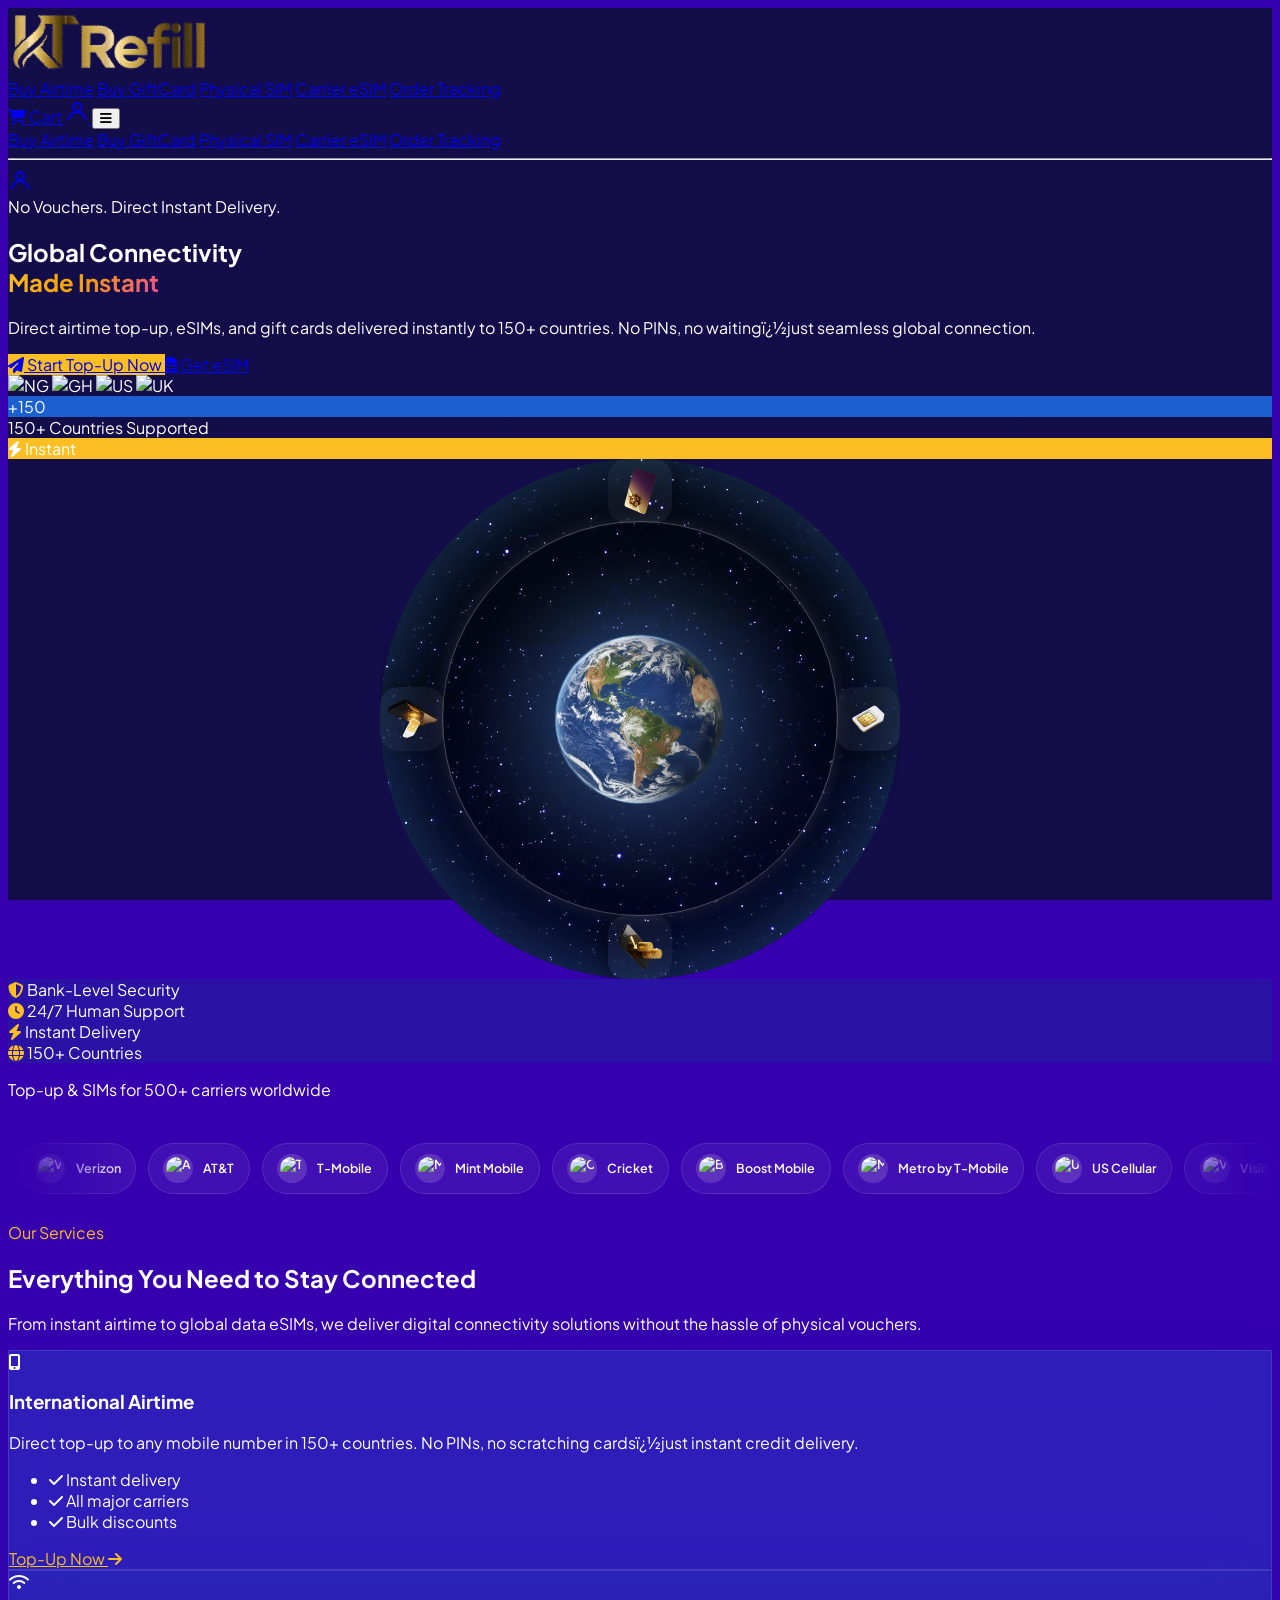
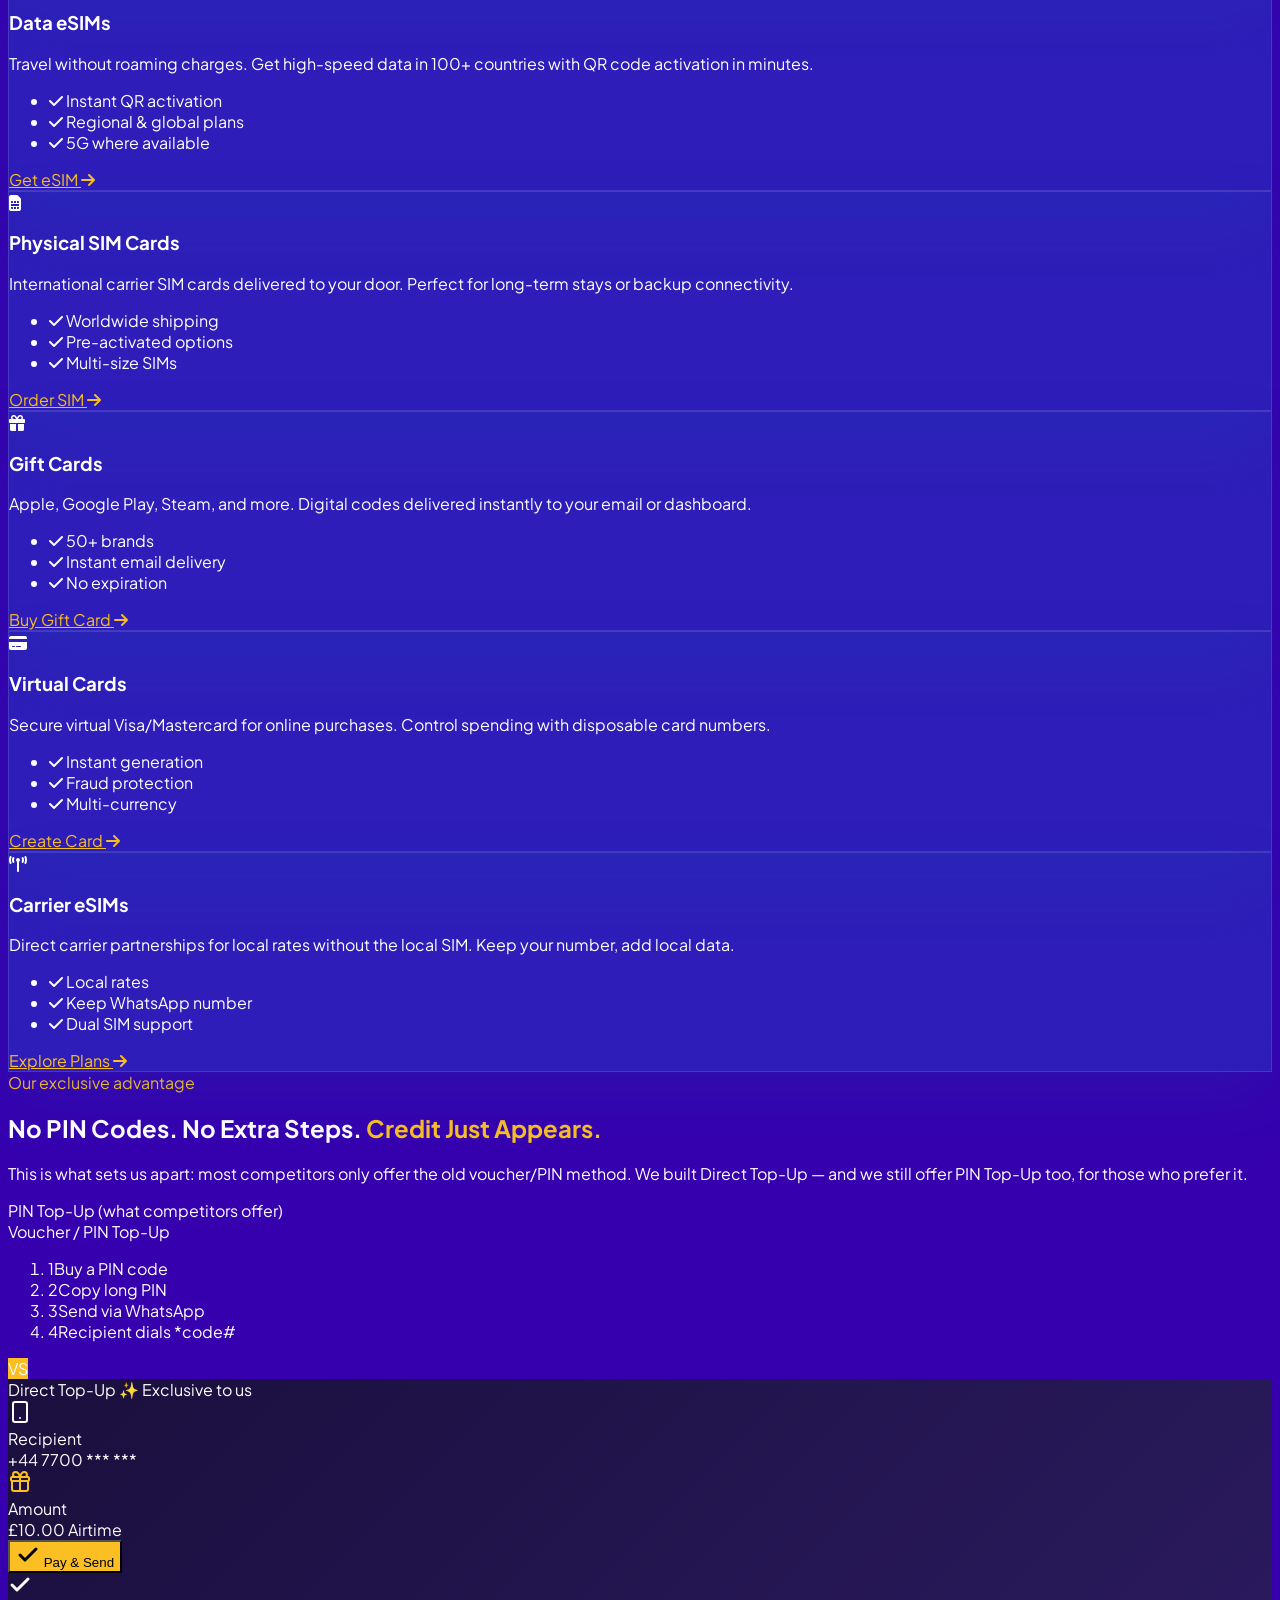
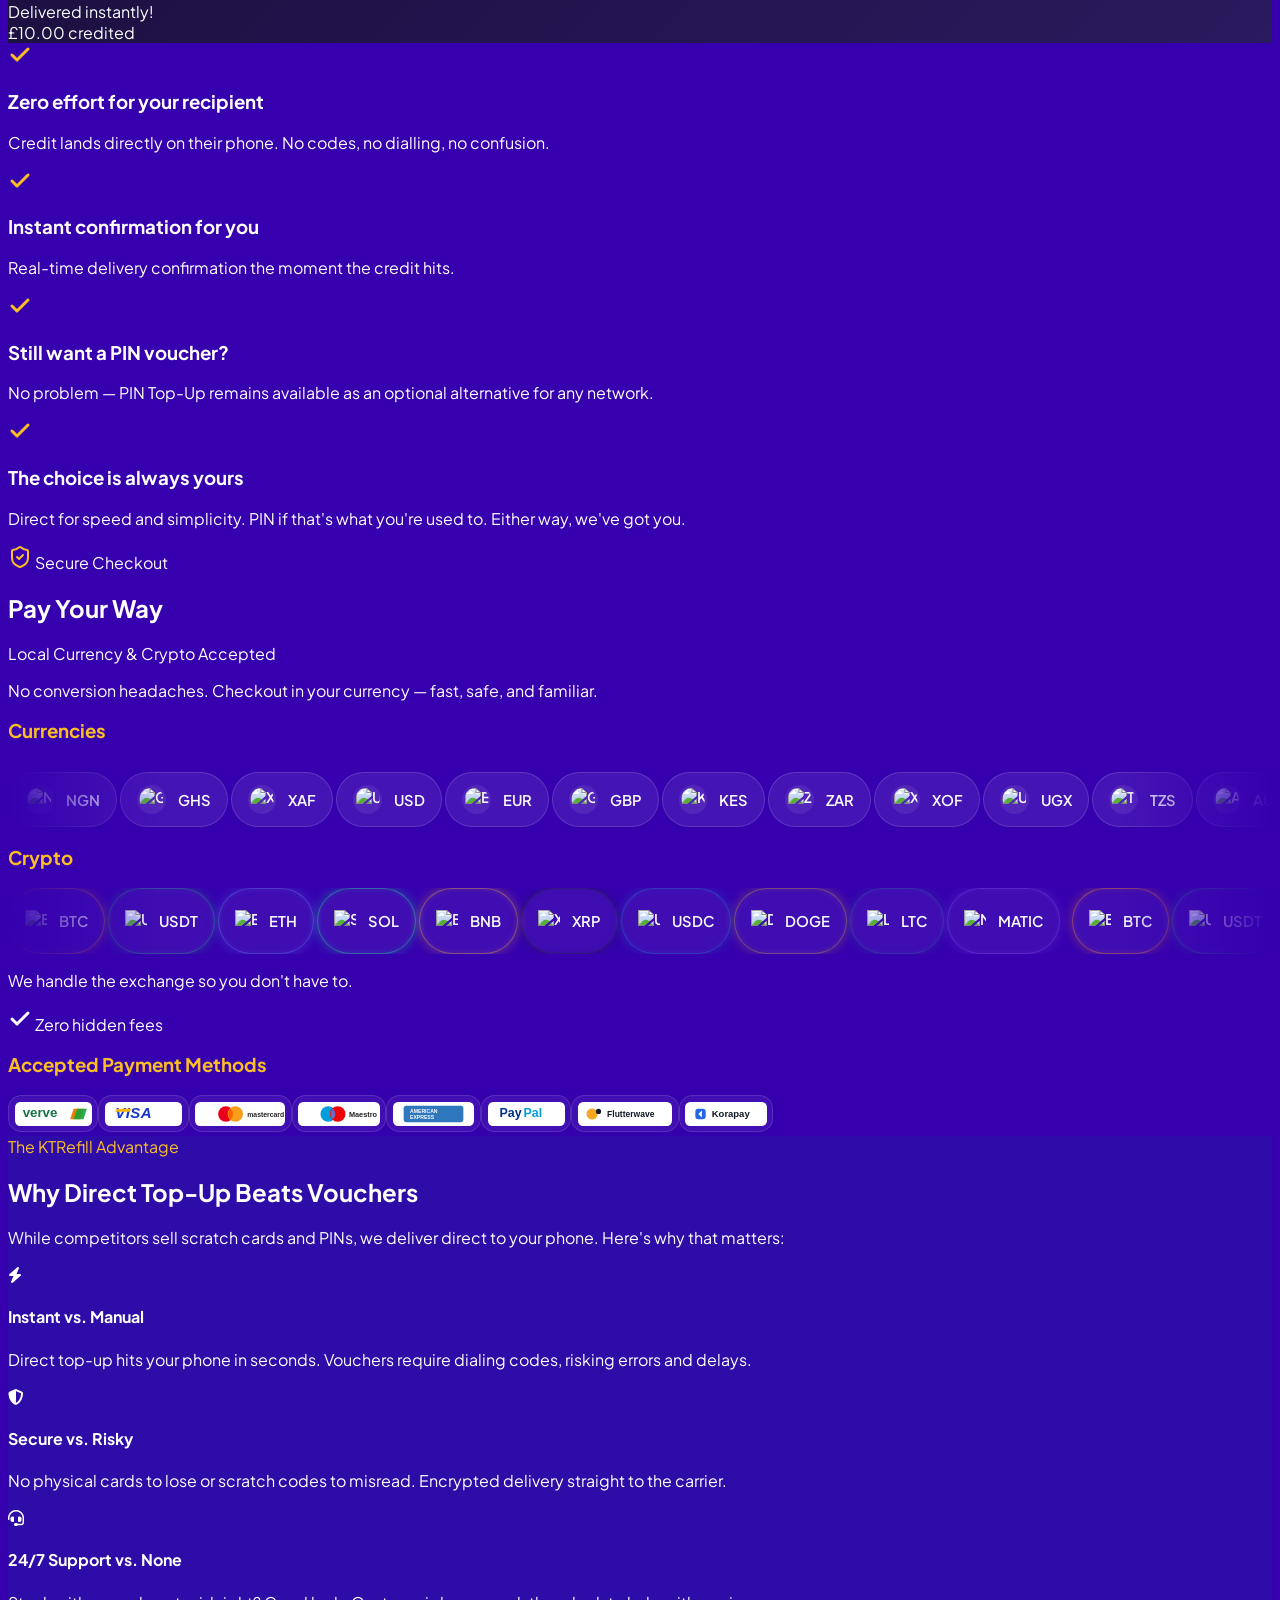
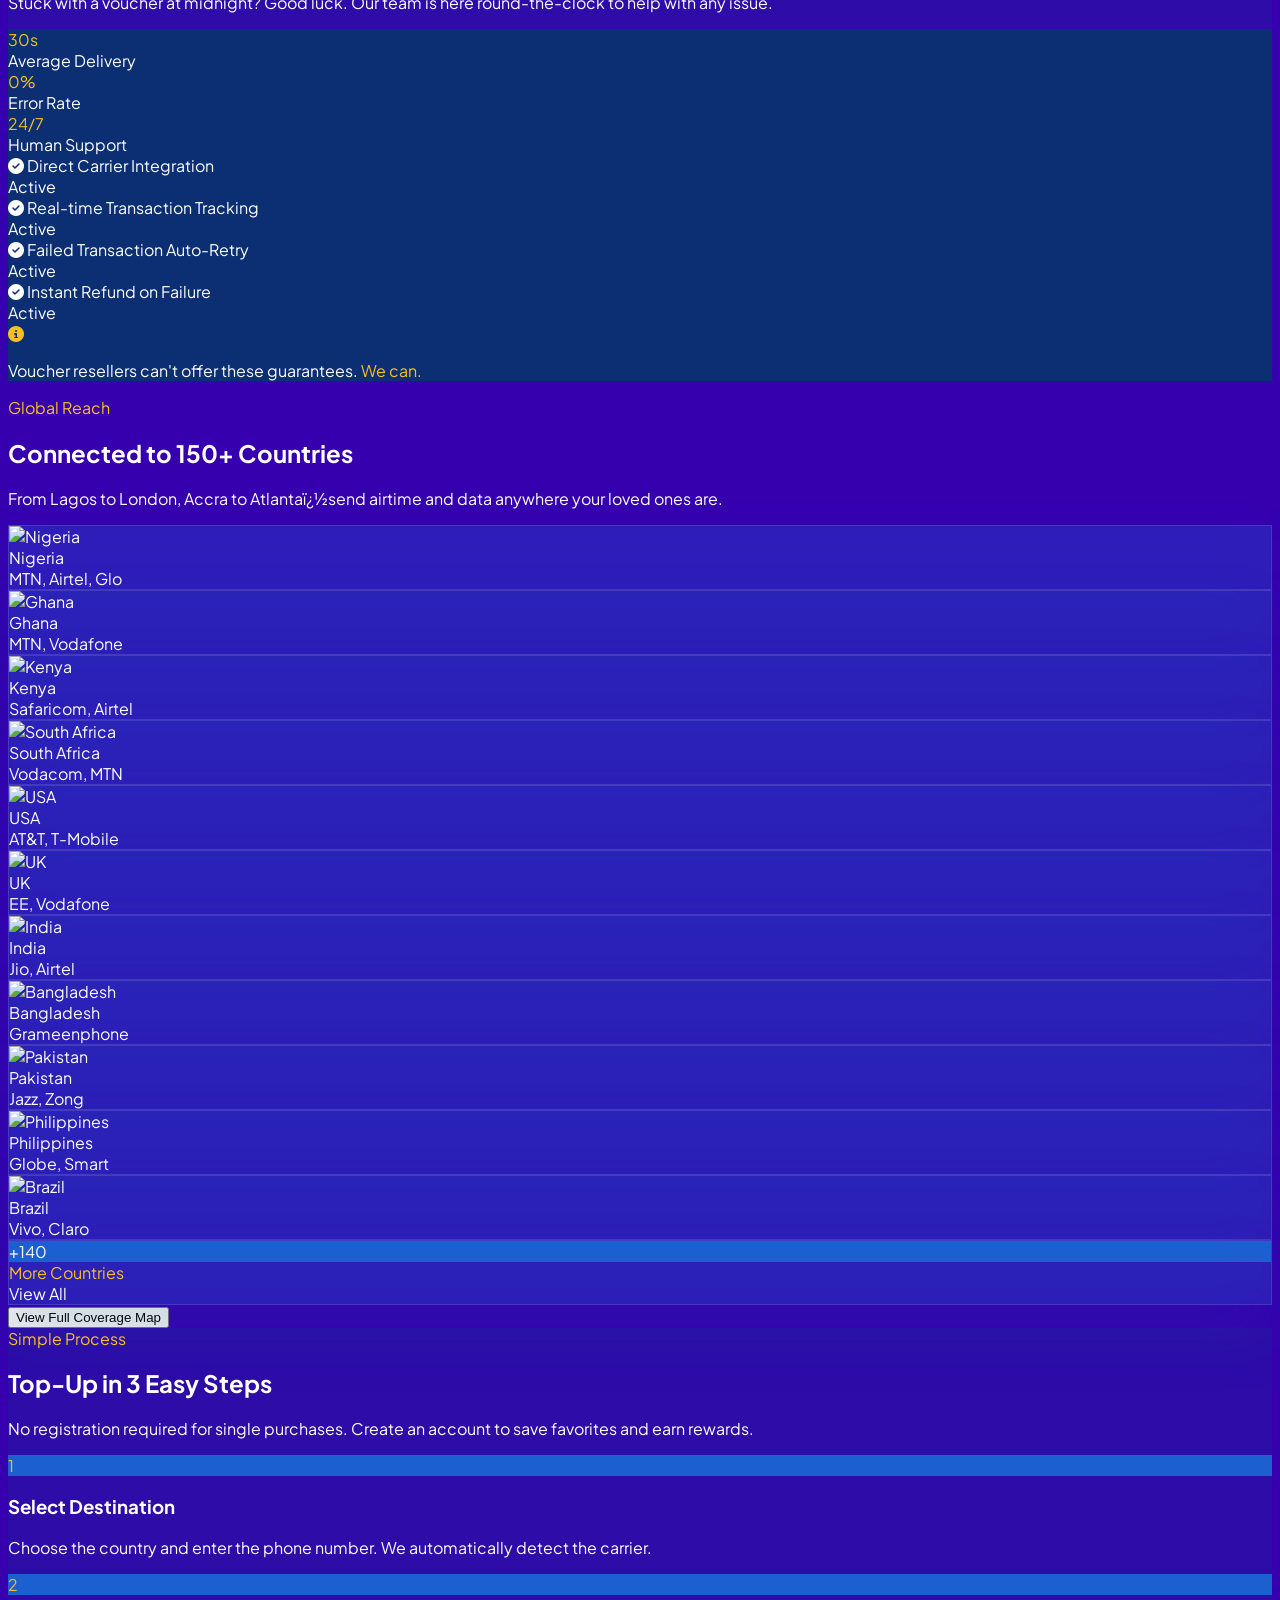
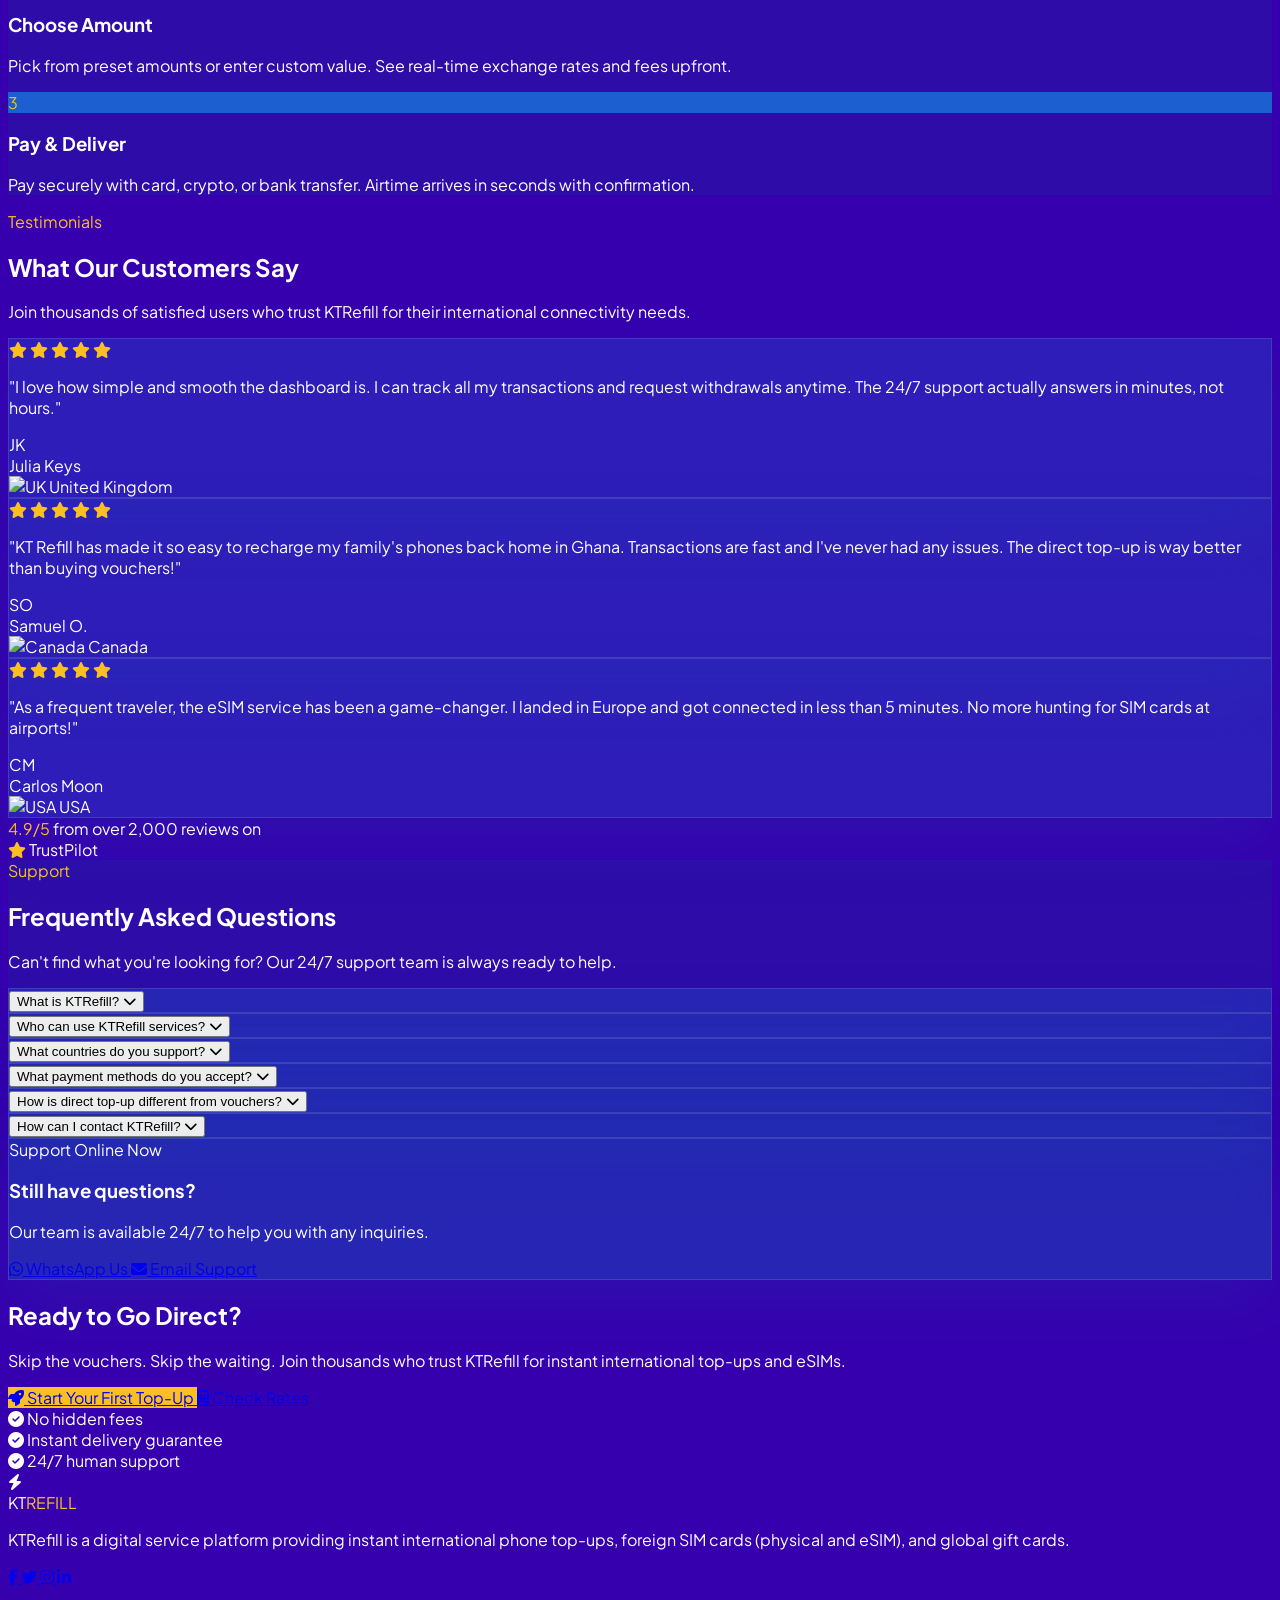
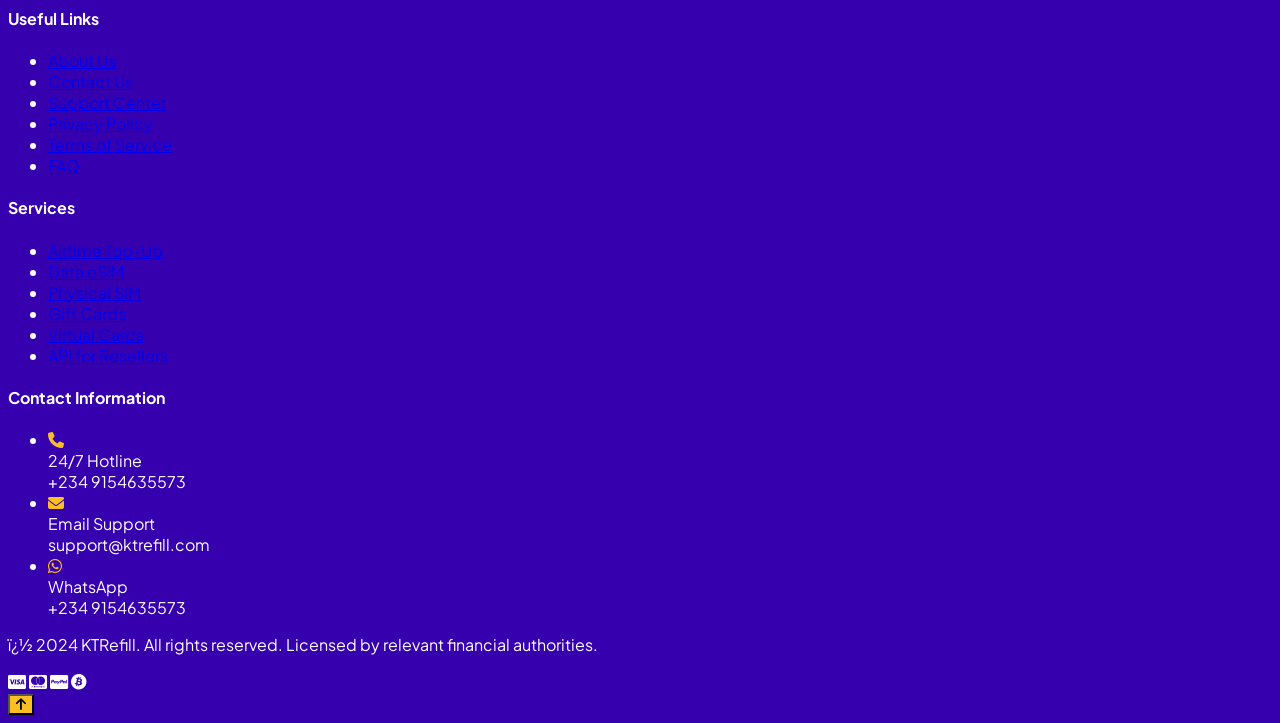
==== commit c1a919fa: "Add files via upload" ====
--- a/index.html
+++ b/index.html
@@ -117,6 +117,138 @@
             -webkit-text-fill-color: transparent;
             background-clip: text;
         }
+        .carrier-marquee {
+            overflow: hidden;
+            position: relative;
+            height: 106px;
+            display: flex;
+            align-items: center;
+            padding: 0 0.75rem;
+            mask-image: linear-gradient(to right, transparent 0%, black 10%, black 90%, transparent 100%);
+            -webkit-mask-image: linear-gradient(to right, transparent 0%, black 10%, black 90%, transparent 100%);
+        }
+        .carrier-marquee-track {
+            display: inline-flex;
+            align-items: center;
+            gap: 0.75rem;
+            padding: 0.5rem 0;
+            animation: carrierSlide 28s linear infinite;
+            will-change: transform;
+            width: max-content;
+        }
+        .carrier-chip {
+            display: inline-flex;
+            align-items: center;
+            gap: 0.65rem;
+            border-radius: 9999px;
+            border: 1px solid rgba(255, 255, 255, 0.12);
+            background: rgba(255, 255, 255, 0.06);
+            padding: 0.6rem 0.9rem;
+            color: #f8fafc;
+            white-space: nowrap;
+            flex-shrink: 0;
+            font-size: 0.78rem;
+            font-weight: 600;
+        }
+        .carrier-logo {
+            width: 24px;
+            height: 24px;
+            border-radius: 9999px;
+            background: rgba(255, 255, 255, 0.15);
+            padding: 0.18rem;
+            object-fit: contain;
+        }
+        .carrier-name {
+            display: inline-block;
+        }
+        .pay-marquee {
+            overflow: hidden;
+            mask-image: linear-gradient(to right, transparent 0%, black 12%, black 88%, transparent 100%);
+            -webkit-mask-image: linear-gradient(to right, transparent 0%, black 12%, black 88%, transparent 100%);
+            margin: 0 auto;
+        }
+        .pay-marquee-track {
+            display: flex;
+            gap: 0.75rem;
+            animation: paySlide 24s linear infinite;
+            align-items: center;
+            width: max-content;
+        }
+        .pay-marquee-track.right {
+            animation-direction: reverse;
+        }
+        .pay-pill {
+            display: inline-flex;
+            align-items: center;
+            gap: 0.75rem;
+            border: 1px solid rgba(255,255,255,0.14);
+            border-radius: 9999px;
+            background: rgba(255,255,255,0.08);
+            color: #f8fafc;
+            padding: 0.75rem 1rem;
+            font-size: 0.92rem;
+            font-weight: 600;
+            white-space: nowrap;
+        }
+        .pay-pill.crypto {
+            background: rgba(255,255,255,0.05);
+            align-items: center;
+        }
+        .pay-pill.crypto img {
+            width: 22px;
+            height: 22px;
+            min-width: 22px;
+            object-fit: contain;
+            display: block;
+        }
+        .pay-pill img.flag {
+            width: 24px;
+            height: 24px;
+            border-radius: 9999px;
+            object-fit: cover;
+            background: rgba(255,255,255,0.08);
+            padding: 0.15rem;
+        }
+        .payment-methods-row {
+            display: flex;
+            flex-wrap: nowrap;
+            overflow-x: auto;
+            padding-bottom: 0.25rem;
+        }
+        .pay-method {
+            min-width: 48px;
+            max-width: 96px;
+            padding: 0.35rem;
+            border-radius: 0.85rem;
+            background: rgba(255,255,255,0.06);
+            border: 1px solid rgba(255,255,255,0.12);
+            box-shadow: 0 0 12px rgba(0,0,0,0.05);
+            flex: 0 0 auto;
+        }
+        .pay-method img {
+            display: block;
+            width: auto;
+            height: 24px;
+            max-height: 24px;
+        }
+        .pay-pill.crypto {
+            min-height: 40px;
+        }
+        .animate-fade-in {
+            animation: fadeIn 1s ease-out both;
+        }
+        @keyframes carrierSlide {
+            from { transform: translateX(0); }
+            to { transform: translateX(-50%); }
+        }
+        @keyframes paySlide {
+            from { transform: translateX(0); }
+            to { transform: translateX(-50%); }
+        }
+        @keyframes fadeIn {
+            from { opacity: 0; transform: translateY(12px); }
+            to { opacity: 1; transform: translateY(0); }
+        }
     </style>
 </head>
 <body class="text-white font-sans overflow-x-hidden">
@@ -257,6 +389,17 @@
             </div>
         </div>
     </section>
+    <!-- Carrier Marquee -->
+    <section class="py-16">
+        <div class="max-w-7xl mx-auto px-4 sm:px-6 lg:px-8">
+            <p class="mb-5 text-center text-xs font-semibold uppercase tracking-[0.2em] text-white/50">Top-up & SIMs for 500+ carriers worldwide</p>
+            <div class="carrier-marquee rounded-full border border-white/10 bg-white/5 shadow-[0_0_80px_rgba(255,255,255,0.03)]">
+                <div class="carrier-marquee-track">
+                    <span class="carrier-chip"><img src="https://www.google.com/s2/favicons?domain=verizon.com&sz=128" alt="Verizon logo" loading="lazy" width="32" height="32" class="carrier-logo"><span class="carrier-name">Verizon</span></span><span class="carrier-chip"><img src="https://www.google.com/s2/favicons?domain=att.com&sz=128" alt="AT&T logo" loading="lazy" width="32" height="32" class="carrier-logo"><span class="carrier-name">AT&T</span></span><span class="carrier-chip"><img src="https://www.google.com/s2/favicons?domain=t-mobile.com&sz=128" alt="T-Mobile logo" loading="lazy" width="32" height="32" class="carrier-logo"><span class="carrier-name">T-Mobile</span></span><span class="carrier-chip"><img src="https://www.google.com/s2/favicons?domain=mintmobile.com&sz=128" alt="Mint Mobile logo" loading="lazy" width="32" height="32" class="carrier-logo"><span class="carrier-name">Mint Mobile</span></span><span class="carrier-chip"><img src="https://www.google.com/s2/favicons?domain=cricketwireless.com&sz=128" alt="Cricket logo" loading="lazy" width="32" height="32" class="carrier-logo"><span class="carrier-name">Cricket</span></span><span class="carrier-chip"><img src="https://www.google.com/s2/favicons?domain=boostmobile.com&sz=128" alt="Boost Mobile logo" loading="lazy" width="32" height="32" class="carrier-logo"><span class="carrier-name">Boost Mobile</span></span><span class="carrier-chip"><img src="https://www.google.com/s2/favicons?domain=metrobyt-mobile.com&sz=128" alt="Metro by T-Mobile logo" loading="lazy" width="32" height="32" class="carrier-logo"><span class="carrier-name">Metro by T-Mobile</span></span><span class="carrier-chip"><img src="https://www.google.com/s2/favicons?domain=uscellular.com&sz=128" alt="US Cellular logo" loading="lazy" width="32" height="32" class="carrier-logo"><span class="carrier-name">US Cellular</span></span><span class="carrier-chip"><img src="https://www.google.com/s2/favicons?domain=visible.com&sz=128" alt="Visible logo" loading="lazy" width="32" height="32" class="carrier-logo"><span class="carrier-name">Visible</span></span><span class="carrier-chip"><img src="https://www.google.com/s2/favicons?domain=fi.google.com&sz=128" alt="Google Fi logo" loading="lazy" width="32" height="32" class="carrier-logo"><span class="carrier-name">Google Fi</span></span><span class="carrier-chip"><img src="https://www.google.com/s2/favicons?domain=vodafone.com&sz=128" alt="Vodafone logo" loading="lazy" width="32" height="32" class="carrier-logo"><span class="carrier-name">Vodafone</span></span><span class="carrier-chip"><img src="https://www.google.com/s2/favicons?domain=three.co.uk&sz=128" alt="Three logo" loading="lazy" width="32" height="32" class="carrier-logo"><span class="carrier-name">Three</span></span><span class="carrier-chip"><img src="https://www.google.com/s2/favicons?domain=o2.co.uk&sz=128" alt="O2 logo" loading="lazy" width="32" height="32" class="carrier-logo"><span class="carrier-name">O2</span></span><span class="carrier-chip"><img src="https://www.google.com/s2/favicons?domain=ee.co.uk&sz=128" alt="EE logo" loading="lazy" width="32" height="32" class="carrier-logo"><span class="carrier-name">EE</span></span><span class="carrier-chip"><img src="https://www.google.com/s2/favicons?domain=orange.com&sz=128" alt="Orange logo" loading="lazy" width="32" height="32" class="carrier-logo"><span class="carrier-name">Orange</span></span><span class="carrier-chip"><img src="https://www.google.com/s2/favicons?domain=mtn.com&sz=128" alt="MTN logo" loading="lazy" width="32" height="32" class="carrier-logo"><span class="carrier-name">MTN</span></span><span class="carrier-chip"><img src="https://www.google.com/s2/favicons?domain=airtel.in&sz=128" alt="Airtel logo" loading="lazy" width="32" height="32" class="carrier-logo"><span class="carrier-name">Airtel</span></span><span class="carrier-chip"><img src="https://www.google.com/s2/favicons?domain=safaricom.co.ke&sz=128" alt="Safaricom logo" loading="lazy" width="32" height="32" class="carrier-logo"><span class="carrier-name">Safaricom</span></span><span class="carrier-chip"><img src="https://www.google.com/s2/favicons?domain=gloworld.com&sz=128" alt="Glo logo" loading="lazy" width="32" height="32" class="carrier-logo"><span class="carrier-name">Glo</span></span><span class="carrier-chip"><img src="https://www.google.com/s2/favicons?domain=etisalat.ae&sz=128" alt="Etisalat logo" loading="lazy" width="32" height="32" class="carrier-logo"><span class="carrier-name">Etisalat</span></span><span class="carrier-chip"><img src="https://www.google.com/s2/favicons?domain=lycamobile.com&sz=128" alt="Lycamobile logo" loading="lazy" width="32" height="32" class="carrier-logo"><span class="carrier-name">Lycamobile</span></span><span class="carrier-chip"><img src="https://www.google.com/s2/favicons?domain=lebara.com&sz=128" alt="Lebara logo" loading="lazy" width="32" height="32" class="carrier-logo"><span class="carrier-name">Lebara</span></span><span class="carrier-chip"><img src="https://www.google.com/s2/favicons?domain=giffgaff.com&sz=128" alt="Giffgaff logo" loading="lazy" width="32" height="32" class="carrier-logo"><span class="carrier-name">Giffgaff</span></span><span class="carrier-chip"><img src="https://www.google.com/s2/favicons?domain=verizon.com&sz=128" alt="Verizon logo" loading="lazy" width="32" height="32" class="carrier-logo"><span class="carrier-name">Verizon</span></span><span class="carrier-chip"><img src="https://www.google.com/s2/favicons?domain=att.com&sz=128" alt="AT&T logo" loading="lazy" width="32" height="32" class="carrier-logo"><span class="carrier-name">AT&T</span></span><span class="carrier-chip"><img src="https://www.google.com/s2/favicons?domain=t-mobile.com&sz=128" alt="T-Mobile logo" loading="lazy" width="32" height="32" class="carrier-logo"><span class="carrier-name">T-Mobile</span></span><span class="carrier-chip"><img src="https://www.google.com/s2/favicons?domain=mintmobile.com&sz=128" alt="Mint Mobile logo" loading="lazy" width="32" height="32" class="carrier-logo"><span class="carrier-name">Mint Mobile</span></span><span class="carrier-chip"><img src="https://www.google.com/s2/favicons?domain=cricketwireless.com&sz=128" alt="Cricket logo" loading="lazy" width="32" height="32" class="carrier-logo"><span class="carrier-name">Cricket</span></span><span class="carrier-chip"><img src="https://www.google.com/s2/favicons?domain=boostmobile.com&sz=128" alt="Boost Mobile logo" loading="lazy" width="32" height="32" class="carrier-logo"><span class="carrier-name">Boost Mobile</span></span><span class="carrier-chip"><img src="https://www.google.com/s2/favicons?domain=metrobyt-mobile.com&sz=128" alt="Metro by T-Mobile logo" loading="lazy" width="32" height="32" class="carrier-logo"><span class="carrier-name">Metro by T-Mobile</span></span><span class="carrier-chip"><img src="https://www.google.com/s2/favicons?domain=uscellular.com&sz=128" alt="US Cellular logo" loading="lazy" width="32" height="32" class="carrier-logo"><span class="carrier-name">US Cellular</span></span><span class="carrier-chip"><img src="https://www.google.com/s2/favicons?domain=visible.com&sz=128" alt="Visible logo" loading="lazy" width="32" height="32" class="carrier-logo"><span class="carrier-name">Visible</span></span><span class="carrier-chip"><img src="https://www.google.com/s2/favicons?domain=fi.google.com&sz=128" alt="Google Fi logo" loading="lazy" width="32" height="32" class="carrier-logo"><span class="carrier-name">Google Fi</span></span><span class="carrier-chip"><img src="https://www.google.com/s2/favicons?domain=vodafone.com&sz=128" alt="Vodafone logo" loading="lazy" width="32" height="32" class="carrier-logo"><span class="carrier-name">Vodafone</span></span><span class="carrier-chip"><img src="https://www.google.com/s2/favicons?domain=three.co.uk&sz=128" alt="Three logo" loading="lazy" width="32" height="32" class="carrier-logo"><span class="carrier-name">Three</span></span><span class="carrier-chip"><img src="https://www.google.com/s2/favicons?domain=o2.co.uk&sz=128" alt="O2 logo" loading="lazy" width="32" height="32" class="carrier-logo"><span class="carrier-name">O2</span></span><span class="carrier-chip"><img src="https://www.google.com/s2/favicons?domain=ee.co.uk&sz=128" alt="EE logo" loading="lazy" width="32" height="32" class="carrier-logo"><span class="carrier-name">EE</span></span><span class="carrier-chip"><img src="https://www.google.com/s2/favicons?domain=orange.com&sz=128" alt="Orange logo" loading="lazy" width="32" height="32" class="carrier-logo"><span class="carrier-name">Orange</span></span><span class="carrier-chip"><img src="https://www.google.com/s2/favicons?domain=mtn.com&sz=128" alt="MTN logo" loading="lazy" width="32" height="32" class="carrier-logo"><span class="carrier-name">MTN</span></span><span class="carrier-chip"><img src="https://www.google.com/s2/favicons?domain=airtel.in&sz=128" alt="Airtel logo" loading="lazy" width="32" height="32" class="carrier-logo"><span class="carrier-name">Airtel</span></span><span class="carrier-chip"><img src="https://www.google.com/s2/favicons?domain=safaricom.co.ke&sz=128" alt="Safaricom logo" loading="lazy" width="32" height="32" class="carrier-logo"><span class="carrier-name">Safaricom</span></span><span class="carrier-chip"><img src="https://www.google.com/s2/favicons?domain=gloworld.com&sz=128" alt="Glo logo" loading="lazy" width="32" height="32" class="carrier-logo"><span class="carrier-name">Glo</span></span><span class="carrier-chip"><img src="https://www.google.com/s2/favicons?domain=etisalat.ae&sz=128" alt="Etisalat logo" loading="lazy" width="32" height="32" class="carrier-logo"><span class="carrier-name">Etisalat</span></span><span class="carrier-chip"><img src="https://www.google.com/s2/favicons?domain=lycamobile.com&sz=128" alt="Lycamobile logo" loading="lazy" width="32" height="32" class="carrier-logo"><span class="carrier-name">Lycamobile</span></span><span class="carrier-chip"><img src="https://www.google.com/s2/favicons?domain=lebara.com&sz=128" alt="Lebara logo" loading="lazy" width="32" height="32" class="carrier-logo"><span class="carrier-name">Lebara</span></span><span class="carrier-chip"><img src="https://www.google.com/s2/favicons?domain=giffgaff.com&sz=128" alt="Giffgaff logo" loading="lazy" width="32" height="32" class="carrier-logo"><span class="carrier-name">Giffgaff</span></span>
+                </div>
+            </div>
+        </div>
+    </section>
     <!-- Services Section -->
     <section id="services" class="py-24 relative">
         <div class="max-w-7xl mx-auto px-4 sm:px-6 lg:px-8">
@@ -361,6 +504,187 @@
                     <a href="./carrier-esim.html" class="text-accent-gold font-semibold flex items-center gap-2 group-hover:gap-3 transition-all">
                         Explore Plans <i class="fas fa-arrow-right"></i>
                     </a>
+                </div>
+            </div>
+        </div>
+    </section>
+    <section class="relative z-10 mx-auto max-w-7xl px-5 pb-24 sm:px-8">
+        <div class="mb-12 max-w-3xl">
+            <span class="inline-flex items-center gap-2 rounded-full border border-white/15 bg-white/5 px-4 py-1.5 text-xs font-semibold uppercase tracking-wider text-accent-gold backdrop-blur">Our exclusive advantage</span>
+            <h2 class="mt-4 text-4xl font-bold text-white sm:text-5xl leading-[1.05]">No PIN Codes. No Extra Steps. <span class="text-accent-gold">Credit Just Appears.</span></h2>
+            <p class="mt-5 text-base sm:text-lg text-white/80 leading-relaxed">This is what sets us apart: most competitors only offer the old voucher/PIN method. We built Direct Top-Up — and we still offer PIN Top-Up too, for those who prefer it.</p>
+        </div>
+        <div class="relative grid items-center gap-8 lg:grid-cols-[1fr_auto_1fr] lg:gap-6">
+            <div class="rounded-3xl border border-white/10 bg-white/[0.03] p-6 backdrop-blur opacity-80">
+                <div class="text-[11px] font-semibold uppercase tracking-widest text-white/50 mb-5">PIN Top-Up <span class="text-white/40">(what competitors offer)</span></div>
+                <div class="rounded-2xl border border-white/10 bg-white/[0.04] p-5">
+                    <div class="text-xs font-semibold uppercase tracking-wider text-white/60 mb-4">Voucher / PIN Top-Up</div>
+                    <ol class="space-y-3.5">
+                        <li class="flex items-center gap-3 text-sm text-white/75"><span class="grid h-6 w-6 flex-shrink-0 place-items-center rounded-full border border-white/20 text-[11px] font-semibold text-white/70">1</span><span>Buy a PIN code</span><span class="ml-auto h-2 w-2 rounded-full border border-white/30" aria-hidden="true"></span></li>
+                        <li class="flex items-center gap-3 text-sm text-white/75"><span class="grid h-6 w-6 flex-shrink-0 place-items-center rounded-full border border-white/20 text-[11px] font-semibold text-white/70">2</span><span>Copy long PIN</span><span class="ml-auto h-2 w-2 rounded-full border border-white/30" aria-hidden="true"></span></li>
+                        <li class="flex items-center gap-3 text-sm text-white/75"><span class="grid h-6 w-6 flex-shrink-0 place-items-center rounded-full border border-white/20 text-[11px] font-semibold text-white/70">3</span><span>Send via WhatsApp</span><span class="ml-auto h-2 w-2 rounded-full border border-white/30" aria-hidden="true"></span></li>
+                        <li class="flex items-center gap-3 text-sm text-white/75"><span class="grid h-6 w-6 flex-shrink-0 place-items-center rounded-full border border-white/20 text-[11px] font-semibold text-white/70">4</span><span>Recipient dials *code#</span><span class="ml-auto h-2 w-2 rounded-full border border-white/30" aria-hidden="true"></span></li>
+                    </ol>
+                </div>
+            </div>
+            <div class="hidden lg:flex items-center justify-center"><span class="grid h-14 w-14 place-items-center rounded-full bg-accent-gold text-sm font-bold text-[#1a0f3d] shadow-lg">VS</span></div>
+            <div class="relative">
+                <div class="absolute -inset-3 rounded-[2rem] bg-gradient-to-br from-accent-gold/30 via-[#5b2eff]/20 to-transparent blur-2xl" aria-hidden="true"></div>
+                <div class="relative rounded-3xl border-2 p-6" style="border-color: rgba(251, 191, 36, 0.6); background: linear-gradient(135deg, #1a0f3d 0%, #2a1a5e 100%);" >
+                    <div class="mb-6 text-center">
+                        <div class="text-[11px] font-bold uppercase tracking-widest text-emerald-400">Direct Top-Up <span class="text-accent-gold">✨</span> Exclusive to us</div>
+                    </div>
+                    <div class="space-y-4">
+                        <div class="flex items-center gap-3 rounded-xl bg-[#3b2785] p-3.5">
+                            <span class="grid h-9 w-9 place-items-center rounded-lg bg-white/10"><svg xmlns="http://www.w3.org/2000/svg" width="24" height="24" viewBox="0 0 24 24" fill="none" stroke="currentColor" stroke-width="2" stroke-linecap="round" stroke-linejoin="round" class="lucide lucide-smartphone h-4 w-4 text-white" aria-hidden="true"><rect width="14" height="20" x="5" y="2" rx="2" ry="2"></rect><path d="M12 18h.01"></path></svg></span>
+                            <div class="text-left">
+                                <div class="text-[10px] uppercase tracking-wider text-white/60">Recipient</div>
+                                <div class="text-sm font-semibold text-white">+44 7700 *** ***</div>
+                            </div>
+                        </div>
+                        <div class="flex items-center gap-3 rounded-xl bg-[#3b2785] p-3.5">
+                            <span class="grid h-9 w-9 place-items-center rounded-lg bg-white/10"><svg xmlns="http://www.w3.org/2000/svg" width="24" height="24" viewBox="0 0 24 24" fill="none" stroke="currentColor" stroke-width="2" stroke-linecap="round" stroke-linejoin="round" class="lucide lucide-gift h-4 w-4 text-accent-gold" aria-hidden="true"><path d="M12 7v14"></path><path d="M20 11v8a2 2 0 0 1-2 2H6a2 2 0 0 1-2-2v-8"></path><path d="M7.5 7a1 1 0 0 1 0-5A4.8 8 0 0 1 12 7a4.8 8 0 0 1 4.5-5 1 1 0 0 1 0 5"></path><rect x="3" y="7" width="18" height="4" rx="1"></rect></svg></span>
+                            <div class="text-left">
+                                <div class="text-[10px] uppercase tracking-wider text-white/60">Amount</div>
+                                <div class="text-sm font-semibold text-white">£10.00 Airtime</div>
+                            </div>
+                        </div>
+                        <button type="button" class="flex w-full items-center justify-center gap-2 rounded-xl bg-accent-gold py-3.5 text-sm font-bold text-[#1a0f3d] transition-all duration-200 hover:brightness-110">
+                            <svg xmlns="http://www.w3.org/2000/svg" width="24" height="24" viewBox="0 0 24 24" fill="none" stroke="currentColor" stroke-width="3" stroke-linecap="round" stroke-linejoin="round" class="lucide lucide-check h-4 w-4" aria-hidden="true"><path d="M20 6 9 17l-5-5"></path></svg> Pay &amp; Send
+                        </button>
+                        <div class="flex items-center gap-3 rounded-xl bg-emerald-600/90 p-3.5">
+                            <span class="grid h-9 w-9 place-items-center rounded-lg bg-white/20"><svg xmlns="http://www.w3.org/2000/svg" width="24" height="24" viewBox="0 0 24 24" fill="none" stroke="currentColor" stroke-width="3" stroke-linecap="round" stroke-linejoin="round" class="lucide lucide-check h-5 w-5 text-white" aria-hidden="true"><path d="M20 6 9 17l-5-5"></path></svg></span>
+                            <div class="text-left">
+                                <div class="text-[11px] font-semibold uppercase tracking-wider text-white/90">Delivered instantly!</div>
+                                <div class="text-sm font-bold text-white">£10.00 credited</div>
+                            </div>
+                        </div>
+                    </div>
+                </div>
+            </div>
+        </div>
+        <div class="mt-12 grid gap-6 sm:grid-cols-2 lg:grid-cols-2">
+            <div class="flex gap-4">
+                <span class="grid h-8 w-8 flex-shrink-0 place-items-center rounded-full border border-white/20 bg-accent-gold/10"><svg xmlns="http://www.w3.org/2000/svg" width="24" height="24" viewBox="0 0 24 24" fill="none" stroke="currentColor" stroke-width="3" stroke-linecap="round" stroke-linejoin="round" class="lucide lucide-check h-4 w-4 text-accent-gold" aria-hidden="true"><path d="M20 6 9 17l-5-5"></path></svg></span>
+                <div>
+                    <h3 class="text-base font-semibold text-white">Zero effort for your recipient</h3>
+                    <p class="mt-1 text-sm text-white/70 leading-relaxed">Credit lands directly on their phone. No codes, no dialling, no confusion.</p>
+                </div>
+            </div>
+            <div class="flex gap-4">
+                <span class="grid h-8 w-8 flex-shrink-0 place-items-center rounded-full border border-white/20 bg-accent-gold/10"><svg xmlns="http://www.w3.org/2000/svg" width="24" height="24" viewBox="0 0 24 24" fill="none" stroke="currentColor" stroke-width="3" stroke-linecap="round" stroke-linejoin="round" class="lucide lucide-check h-4 w-4 text-accent-gold" aria-hidden="true"><path d="M20 6 9 17l-5-5"></path></svg></span>
+                <div>
+                    <h3 class="text-base font-semibold text-white">Instant confirmation for you</h3>
+                    <p class="mt-1 text-sm text-white/70 leading-relaxed">Real-time delivery confirmation the moment the credit hits.</p>
+                </div>
+            </div>
+            <div class="flex gap-4">
+                <span class="grid h-8 w-8 flex-shrink-0 place-items-center rounded-full border border-white/20 bg-accent-gold/10"><svg xmlns="http://www.w3.org/2000/svg" width="24" height="24" viewBox="0 0 24 24" fill="none" stroke="currentColor" stroke-width="3" stroke-linecap="round" stroke-linejoin="round" class="lucide lucide-check h-4 w-4 text-accent-gold" aria-hidden="true"><path d="M20 6 9 17l-5-5"></path></svg></span>
+                <div>
+                    <h3 class="text-base font-semibold text-white">Still want a PIN voucher?</h3>
+                    <p class="mt-1 text-sm text-white/70 leading-relaxed">No problem — PIN Top-Up remains available as an optional alternative for any network.</p>
+                </div>
+            </div>
+            <div class="flex gap-4">
+                <span class="grid h-8 w-8 flex-shrink-0 place-items-center rounded-full border border-white/20 bg-accent-gold/10"><svg xmlns="http://www.w3.org/2000/svg" width="24" height="24" viewBox="0 0 24 24" fill="none" stroke="currentColor" stroke-width="3" stroke-linecap="round" stroke-linejoin="round" class="lucide lucide-check h-4 w-4 text-accent-gold" aria-hidden="true"><path d="M20 6 9 17l-5-5"></path></svg></span>
+                <div>
+                    <h3 class="text-base font-semibold text-white">The choice is always yours</h3>
+                    <p class="mt-1 text-sm text-white/70 leading-relaxed">Direct for speed and simplicity. PIN if that's what you're used to. Either way, we've got you.</p>
+                </div>
+            </div>
+        </div>
+    </section>
+    <section id="payments" aria-labelledby="payments-heading" class="relative z-10 mx-auto max-w-7xl px-5 pb-14 sm:px-8">
+        <div class="rounded-2xl border border-white/10 bg-gradient-to-br from-white/[0.08] to-white/[0.02] p-5 backdrop-blur-xl sm:p-8 animate-fade-in">
+            <div class="flex flex-col items-center gap-3 text-center">
+                <span class="inline-flex items-center gap-2 rounded-full border border-white/20 bg-white/10 px-3.5 py-1.5 text-[11px] font-bold uppercase tracking-[0.24em] text-white"><svg xmlns="http://www.w3.org/2000/svg" width="24" height="24" viewBox="0 0 24 24" fill="none" stroke="currentColor" stroke-width="2" stroke-linecap="round" stroke-linejoin="round" class="lucide lucide-shield-check h-3.5 w-3.5 text-accent-gold" aria-hidden="true"><path d="M20 13c0 5-3.5 7.5-7.66 8.95a1 1 0 0 1-.67-.01C7.5 20.5 4 18 4 13V6a1 1 0 0 1 1-1c2 0 4.5-1.2 6.24-2.72a1.17 1.17 0 0 1 1.52 0C14.51 3.81 17 5 19 5a1 1 0 0 1 1 1z"></path><path d="m9 12 2 2 4-4"></path></svg> Secure Checkout</span>
+                <h2 id="payments-heading" class="text-3xl font-bold text-white sm:text-4xl md:text-5xl">Pay Your Way</h2>
+                <p class="text-base font-semibold text-white sm:text-lg md:text-xl">Local Currency &amp; Crypto Accepted</p>
+                <p class="max-w-xl text-sm text-white/80 sm:text-base">No conversion headaches. Checkout in your currency — fast, safe, and familiar.</p>
+            </div>
+            <div class="mt-7">
+                <h3 class="mb-3 text-center text-[11px] font-bold uppercase tracking-[0.28em] text-accent-gold">Currencies</h3>
+                <div class="pay-marquee">
+                    <div class="pay-marquee-track left">
+                        <div class="flex gap-2.5">
+                            <span class="pay-pill"><img class="flag" src="https://flagcdn.com/w80/ng.png" srcset="https://flagcdn.com/w80/ng.png 1x, https://flagcdn.com/w160/ng.png 2x" alt="NGN" loading="lazy">NGN</span>
+                            <span class="pay-pill"><img class="flag" src="https://flagcdn.com/w80/gh.png" srcset="https://flagcdn.com/w80/gh.png 1x, https://flagcdn.com/w160/gh.png 2x" alt="GHS" loading="lazy">GHS</span>
+                            <span class="pay-pill"><img class="flag" src="https://flagcdn.com/w80/cm.png" srcset="https://flagcdn.com/w80/cm.png 1x, https://flagcdn.com/w160/cm.png 2x" alt="XAF" loading="lazy">XAF</span>
+                            <span class="pay-pill"><img class="flag" src="https://flagcdn.com/w80/us.png" srcset="https://flagcdn.com/w80/us.png 1x, https://flagcdn.com/w160/us.png 2x" alt="USD" loading="lazy">USD</span>
+                            <span class="pay-pill"><img class="flag" src="https://flagcdn.com/w80/eu.png" srcset="https://flagcdn.com/w80/eu.png 1x, https://flagcdn.com/w160/eu.png 2x" alt="EUR" loading="lazy">EUR</span>
+                            <span class="pay-pill"><img class="flag" src="https://flagcdn.com/w80/gb.png" srcset="https://flagcdn.com/w80/gb.png 1x, https://flagcdn.com/w160/gb.png 2x" alt="GBP" loading="lazy">GBP</span>
+                            <span class="pay-pill"><img class="flag" src="https://flagcdn.com/w80/ke.png" srcset="https://flagcdn.com/w80/ke.png 1x, https://flagcdn.com/w160/ke.png 2x" alt="KES" loading="lazy">KES</span>
+                            <span class="pay-pill"><img class="flag" src="https://flagcdn.com/w80/za.png" srcset="https://flagcdn.com/w80/za.png 1x, https://flagcdn.com/w160/za.png 2x" alt="ZAR" loading="lazy">ZAR</span>
+                            <span class="pay-pill"><img class="flag" src="https://flagcdn.com/w80/sn.png" srcset="https://flagcdn.com/w80/sn.png 1x, https://flagcdn.com/w160/sn.png 2x" alt="XOF" loading="lazy">XOF</span>
+                            <span class="pay-pill"><img class="flag" src="https://flagcdn.com/w80/ug.png" srcset="https://flagcdn.com/w80/ug.png 1x, https://flagcdn.com/w160/ug.png 2x" alt="UGX" loading="lazy">UGX</span>
+                            <span class="pay-pill"><img class="flag" src="https://flagcdn.com/w80/tz.png" srcset="https://flagcdn.com/w80/tz.png 1x, https://flagcdn.com/w160/tz.png 2x" alt="TZS" loading="lazy">TZS</span>
+                            <span class="pay-pill"><img class="flag" src="https://flagcdn.com/w80/au.png" srcset="https://flagcdn.com/w80/au.png 1x, https://flagcdn.com/w160/au.png 2x" alt="AUD" loading="lazy">AUD</span>
+                            <span class="pay-pill"><img class="flag" src="https://flagcdn.com/w80/ca.png" srcset="https://flagcdn.com/w80/ca.png 1x, https://flagcdn.com/w160/ca.png 2x" alt="CAD" loading="lazy">CAD</span>
+                        </div>
+                        <div class="flex gap-2.5">
+                            <span class="pay-pill"><img class="flag" src="https://flagcdn.com/w80/ng.png" srcset="https://flagcdn.com/w80/ng.png 1x, https://flagcdn.com/w160/ng.png 2x" alt="NGN" loading="lazy">NGN</span>
+                            <span class="pay-pill"><img class="flag" src="https://flagcdn.com/w80/gh.png" srcset="https://flagcdn.com/w80/gh.png 1x, https://flagcdn.com/w160/gh.png 2x" alt="GHS" loading="lazy">GHS</span>
+                            <span class="pay-pill"><img class="flag" src="https://flagcdn.com/w80/cm.png" srcset="https://flagcdn.com/w80/cm.png 1x, https://flagcdn.com/w160/cm.png 2x" alt="XAF" loading="lazy">XAF</span>
+                            <span class="pay-pill"><img class="flag" src="https://flagcdn.com/w80/us.png" srcset="https://flagcdn.com/w80/us.png 1x, https://flagcdn.com/w160/us.png 2x" alt="USD" loading="lazy">USD</span>
+                            <span class="pay-pill"><img class="flag" src="https://flagcdn.com/w80/eu.png" srcset="https://flagcdn.com/w80/eu.png 1x, https://flagcdn.com/w160/eu.png 2x" alt="EUR" loading="lazy">EUR</span>
+                            <span class="pay-pill"><img class="flag" src="https://flagcdn.com/w80/gb.png" srcset="https://flagcdn.com/w80/gb.png 1x, https://flagcdn.com/w160/gb.png 2x" alt="GBP" loading="lazy">GBP</span>
+                            <span class="pay-pill"><img class="flag" src="https://flagcdn.com/w80/ke.png" srcset="https://flagcdn.com/w80/ke.png 1x, https://flagcdn.com/w160/ke.png 2x" alt="KES" loading="lazy">KES</span>
+                            <span class="pay-pill"><img class="flag" src="https://flagcdn.com/w80/za.png" srcset="https://flagcdn.com/w80/za.png 1x, https://flagcdn.com/w160/za.png 2x" alt="ZAR" loading="lazy">ZAR</span>
+                            <span class="pay-pill"><img class="flag" src="https://flagcdn.com/w80/sn.png" srcset="https://flagcdn.com/w80/sn.png 1x, https://flagcdn.com/w160/sn.png 2x" alt="XOF" loading="lazy">XOF</span>
+                            <span class="pay-pill"><img class="flag" src="https://flagcdn.com/w80/ug.png" srcset="https://flagcdn.com/w80/ug.png 1x, https://flagcdn.com/w160/ug.png 2x" alt="UGX" loading="lazy">UGX</span>
+                            <span class="pay-pill"><img class="flag" src="https://flagcdn.com/w80/tz.png" srcset="https://flagcdn.com/w80/tz.png 1x, https://flagcdn.com/w160/tz.png 2x" alt="TZS" loading="lazy">TZS</span>
+                            <span class="pay-pill"><img class="flag" src="https://flagcdn.com/w80/au.png" srcset="https://flagcdn.com/w80/au.png 1x, https://flagcdn.com/w160/au.png 2x" alt="AUD" loading="lazy">AUD</span>
+                            <span class="pay-pill"><img class="flag" src="https://flagcdn.com/w80/ca.png" srcset="https://flagcdn.com/w80/ca.png 1x, https://flagcdn.com/w160/ca.png 2x" alt="CAD" loading="lazy">CAD</span>
+                        </div>
+                    </div>
+                </div>
+            </div>
+            <div class="mt-5">
+                <h3 class="mb-3 text-center text-[11px] font-bold uppercase tracking-[0.28em] text-accent-gold">Crypto</h3>
+                <div class="pay-marquee">
+                    <div class="pay-marquee-track right">
+                        <div class="flex gap-2.5">
+                            <span class="pay-pill crypto" style="border-color:#F7931A66;box-shadow:0 0 12px #F7931A55, inset 0 0 6px #F7931A22"><img src="https://cdn.jsdelivr.net/npm/cryptocurrency-icons@0.18.1/svg/color/btc.svg" alt="BTC" loading="lazy">BTC</span>
+                            <span class="pay-pill crypto" style="border-color:#26A17B66;box-shadow:0 0 12px #26A17B55, inset 0 0 6px #26A17B22"><img src="https://cdn.jsdelivr.net/npm/cryptocurrency-icons@0.18.1/svg/color/usdt.svg" alt="USDT" loading="lazy">USDT</span>
+                            <span class="pay-pill crypto" style="border-color:#627EEA66;box-shadow:0 0 12px #627EEA55, inset 0 0 6px #627EEA22"><img src="https://cdn.jsdelivr.net/npm/cryptocurrency-icons@0.18.1/svg/color/eth.svg" alt="ETH" loading="lazy">ETH</span>
+                            <span class="pay-pill crypto" style="border-color:#14F19566;box-shadow:0 0 12px #14F19555, inset 0 0 6px #14F19522"><img src="https://cdn.jsdelivr.net/npm/cryptocurrency-icons@0.18.1/svg/color/sol.svg" alt="SOL" loading="lazy">SOL</span>
+                            <span class="pay-pill crypto" style="border-color:#F3BA2F66;box-shadow:0 0 12px #F3BA2F55, inset 0 0 6px #F3BA2F22"><img src="https://cdn.jsdelivr.net/npm/cryptocurrency-icons@0.18.1/svg/color/bnb.svg" alt="BNB" loading="lazy">BNB</span>
+                            <span class="pay-pill crypto" style="border-color:#23292F66;box-shadow:0 0 12px #23292F55, inset 0 0 6px #23292F22"><img src="https://cdn.jsdelivr.net/npm/cryptocurrency-icons@0.18.1/svg/color/xrp.svg" alt="XRP" loading="lazy">XRP</span>
+                            <span class="pay-pill crypto" style="border-color:#2775CA66;box-shadow:0 0 12px #2775CA55, inset 0 0 6px #2775CA22"><img src="https://cdn.jsdelivr.net/npm/cryptocurrency-icons@0.18.1/svg/color/usdc.svg" alt="USDC" loading="lazy">USDC</span>
+                            <span class="pay-pill crypto" style="border-color:#C2A63366;box-shadow:0 0 12px #C2A63355, inset 0 0 6px #C2A63322"><img src="https://cdn.jsdelivr.net/npm/cryptocurrency-icons@0.18.1/svg/color/doge.svg" alt="DOGE" loading="lazy">DOGE</span>
+                            <span class="pay-pill crypto" style="border-color:#345D9D66;box-shadow:0 0 12px #345D9D55, inset 0 0 6px #345D9D22"><img src="https://cdn.jsdelivr.net/npm/cryptocurrency-icons@0.18.1/svg/color/ltc.svg" alt="LTC" loading="lazy">LTC</span>
+                            <span class="pay-pill crypto" style="border-color:#8247E566;box-shadow:0 0 12px #8247E555, inset 0 0 6px #8247E522"><img src="https://cdn.jsdelivr.net/npm/cryptocurrency-icons@0.18.1/svg/color/matic.svg" alt="MATIC" loading="lazy">MATIC</span>
+                        </div>
+                        <div class="flex gap-2.5">
+                            <span class="pay-pill crypto" style="border-color:#F7931A66;box-shadow:0 0 12px #F7931A55, inset 0 0 6px #F7931A22"><img src="https://cdn.jsdelivr.net/npm/cryptocurrency-icons@0.18.1/svg/color/btc.svg" alt="BTC" loading="lazy">BTC</span>
+                            <span class="pay-pill crypto" style="border-color:#26A17B66;box-shadow:0 0 12px #26A17B55, inset 0 0 6px #26A17B22"><img src="https://cdn.jsdelivr.net/npm/cryptocurrency-icons@0.18.1/svg/color/usdt.svg" alt="USDT" loading="lazy">USDT</span>
+                            <span class="pay-pill crypto" style="border-color:#627EEA66;box-shadow:0 0 12px #627EEA55, inset 0 0 6px #627EEA22"><img src="https://cdn.jsdelivr.net/npm/cryptocurrency-icons@0.18.1/svg/color/eth.svg" alt="ETH" loading="lazy">ETH</span>
+                            <span class="pay-pill crypto" style="border-color:#14F19566;box-shadow:0 0 12px #14F19555, inset 0 0 6px #14F19522"><img src="https://cdn.jsdelivr.net/npm/cryptocurrency-icons@0.18.1/svg/color/sol.svg" alt="SOL" loading="lazy">SOL</span>
+                            <span class="pay-pill crypto" style="border-color:#F3BA2F66;box-shadow:0 0 12px #F3BA2F55, inset 0 0 6px #F3BA2F22"><img src="https://cdn.jsdelivr.net/npm/cryptocurrency-icons@0.18.1/svg/color/bnb.svg" alt="BNB" loading="lazy">BNB</span>
+                            <span class="pay-pill crypto" style="border-color:#23292F66;box-shadow:0 0 12px #23292F55, inset 0 0 6px #23292F22"><img src="https://cdn.jsdelivr.net/npm/cryptocurrency-icons@0.18.1/svg/color/xrp.svg" alt="XRP" loading="lazy">XRP</span>
+                            <span class="pay-pill crypto" style="border-color:#2775CA66;box-shadow:0 0 12px #2775CA55, inset 0 0 6px #2775CA22"><img src="https://cdn.jsdelivr.net/npm/cryptocurrency-icons@0.18.1/svg/color/usdc.svg" alt="USDC" loading="lazy">USDC</span>
+                            <span class="pay-pill crypto" style="border-color:#C2A63366;box-shadow:0 0 12px #C2A63355, inset 0 0 6px #C2A63322"><img src="https://cdn.jsdelivr.net/npm/cryptocurrency-icons@0.18.1/svg/color/doge.svg" alt="DOGE" loading="lazy">DOGE</span>
+                            <span class="pay-pill crypto" style="border-color:#345D9D66;box-shadow:0 0 12px #345D9D55, inset 0 0 6px #345D9D22"><img src="https://cdn.jsdelivr.net/npm/cryptocurrency-icons@0.18.1/svg/color/ltc.svg" alt="LTC" loading="lazy">LTC</span>
+                            <span class="pay-pill crypto" style="border-color:#8247E566;box-shadow:0 0 12px #8247E555, inset 0 0 6px #8247E522"><img src="https://cdn.jsdelivr.net/npm/cryptocurrency-icons@0.18.1/svg/color/matic.svg" alt="MATIC" loading="lazy">MATIC</span>
+                        </div>
+                    </div>
+                </div>
+            </div>
+            <div class="mt-7 flex flex-col items-center gap-3 text-center">
+                <p class="text-base font-medium text-white sm:text-lg">We handle the exchange so you don't have to.</p>
+                <span class="inline-flex items-center gap-2 rounded-full border border-emerald-400/40 bg-emerald-400/15 px-4 py-1.5 text-sm font-bold text-emerald-200"><svg xmlns="http://www.w3.org/2000/svg" width="24" height="24" viewBox="0 0 24 24" fill="none" stroke="currentColor" stroke-width="3" stroke-linecap="round" stroke-linejoin="round" class="lucide lucide-check h-4 w-4" aria-hidden="true"><path d="M20 6 9 17l-5-5"></path></svg> Zero hidden fees</span>
+            </div>
+            <div class="mt-7 border-t border-white/10 pt-6">
+                <h3 class="mb-4 text-center text-[11px] font-bold uppercase tracking-[0.28em] text-accent-gold">Accepted Payment Methods</h3>
+                <div class="payment-methods-row items-center justify-center gap-2.5">
+                    <div class="pay-method" title="Verve"><img src="data:image/svg+xml;utf8,%3Csvg%20xmlns%3D%22http%3A%2F%2Fwww.w3.org%2F2000%2Fsvg%22%20viewBox%3D%220%200%20180%2056%22%20role%3D%22img%22%20aria-label%3D%22Verve%22%3E%3Crect%20width%3D%22180%22%20height%3D%2256%22%20rx%3D%2212%22%20fill%3D%22%23ffffff%22%2F%3E%3Ctext%20x%3D%2218%22%20y%3D%2236%22%20font-family%3D%22Arial%2C%20Helvetica%2C%20sans-serif%22%20font-size%3D%2231%22%20font-weight%3D%22800%22%20fill%3D%22%23157347%22%3Everve%3C%2Ftext%3E%3Cpath%20d%3D%22M137%2016h23l-8%2024h-23z%22%20fill%3D%22%23ef7d00%22%2F%3E%3Cpath%20d%3D%22M145%2016h23l-8%2024h-23z%22%20fill%3D%22%2313a538%22%20opacity%3D%22.9%22%2F%3E%3C%2Fsvg%3E" alt="Verve" loading="lazy"></div>
+                    <div class="pay-method" title="Visa"><img src="data:image/svg+xml;utf8,%3Csvg%20xmlns%3D%22http%3A%2F%2Fwww.w3.org%2F2000%2Fsvg%22%20viewBox%3D%220%200%20180%2056%22%20role%3D%22img%22%20aria-label%3D%22Visa%22%3E%3Crect%20width%3D%22180%22%20height%3D%2256%22%20rx%3D%2212%22%20fill%3D%22%23ffffff%22%2F%3E%3Ctext%20x%3D%2224%22%20y%3D%2238%22%20font-family%3D%22Arial%20Black%2C%20Arial%2C%20Helvetica%2C%20sans-serif%22%20font-size%3D%2235%22%20font-style%3D%22italic%22%20font-weight%3D%22900%22%20letter-spacing%3D%221%22%20fill%3D%22%231434CB%22%3EVISA%3C%2Ftext%3E%3Cpath%20d%3D%22M29%2016h34l-6%207H23z%22%20fill%3D%22%23F7B600%22%2F%3E%3C%2Fsvg%3E" alt="Visa" loading="lazy"></div>
+                    <div class="pay-method" title="Mastercard"><img src="data:image/svg+xml;utf8,%3Csvg%20xmlns%3D%22http%3A%2F%2Fwww.w3.org%2F2000%2Fsvg%22%20viewBox%3D%220%200%20210%2056%22%20role%3D%22img%22%20aria-label%3D%22Mastercard%22%3E%3Crect%20width%3D%22210%22%20height%3D%2256%22%20rx%3D%2212%22%20fill%3D%22%23ffffff%22%2F%3E%3Ccircle%20cx%3D%2272%22%20cy%3D%2228%22%20r%3D%2218%22%20fill%3D%22%23EB001B%22%2F%3E%3Ccircle%20cx%3D%2294%22%20cy%3D%2228%22%20r%3D%2218%22%20fill%3D%22%23F79E1B%22%2F%3E%3Cpath%20d%3D%22M83%2015a18%2018%200%200%201%200%2026%2018%2018%200%200%201%200-26z%22%20fill%3D%22%23FF5F00%22%2F%3E%3Ctext%20x%3D%22122%22%20y%3D%2234%22%20font-family%3D%22Arial%2C%20Helvetica%2C%20sans-serif%22%20font-size%3D%2216%22%20font-weight%3D%22700%22%20fill%3D%22%23231F20%22%3Emastercard%3C%2Ftext%3E%3C%2Fsvg%3E" alt="Mastercard" loading="lazy"></div>
+                    <div class="pay-method" title="Maestro"><img src="data:image/svg+xml;utf8,%3Csvg%20xmlns%3D%22http%3A%2F%2Fwww.w3.org%2F2000%2Fsvg%22%20viewBox%3D%220%200%20190%2056%22%20role%3D%22img%22%20aria-label%3D%22Maestro%22%3E%3Crect%20width%3D%22190%22%20height%3D%2256%22%20rx%3D%2212%22%20fill%3D%22%23ffffff%22%2F%3E%3Ccircle%20cx%3D%2270%22%20cy%3D%2228%22%20r%3D%2218%22%20fill%3D%22%23009DDD%22%2F%3E%3Ccircle%20cx%3D%2292%22%20cy%3D%2228%22%20r%3D%2218%22%20fill%3D%22%23ED0006%22%2F%3E%3Cpath%20d%3D%22M81%2015a18%2018%200%200%201%200%2026%2018%2018%200%200%201%200-26z%22%20fill%3D%22%236C6BBD%22%2F%3E%3Ctext%20x%3D%22118%22%20y%3D%2234%22%20font-family%3D%22Arial%2C%20Helvetica%2C%20sans-serif%22%20font-size%3D%2217%22%20font-weight%3D%22700%22%20fill%3D%22%23231F20%22%3EMaestro%3C%2Ftext%3E%3C%2Fsvg%3E" alt="Maestro" loading="lazy"></div>
+                    <div class="pay-method" title="American Express"><img src="data:image/svg+xml;utf8,%3Csvg%20xmlns%3D%22http%3A%2F%2Fwww.w3.org%2F2000%2Fsvg%22%20viewBox%3D%220%200%20190%2056%22%20role%3D%22img%22%20aria-label%3D%22American%20Express%22%3E%3Crect%20width%3D%22190%22%20height%3D%2256%22%20rx%3D%2212%22%20fill%3D%22%23ffffff%22%2F%3E%3Crect%20x%3D%2225%22%20y%3D%229%22%20width%3D%22140%22%20height%3D%2238%22%20rx%3D%226%22%20fill%3D%22%232E77BC%22%2F%3E%3Ctext%20x%3D%2240%22%20y%3D%2225%22%20font-family%3D%22Arial%20Black%2C%20Arial%2C%20Helvetica%2C%20sans-serif%22%20font-size%3D%2212%22%20font-weight%3D%22900%22%20fill%3D%22%23ffffff%22%3EAMERICAN%3C%2Ftext%3E%3Ctext%20x%3D%2240%22%20y%3D%2239%22%20font-family%3D%22Arial%20Black%2C%20Arial%2C%20Helvetica%2C%20sans-serif%22%20font-size%3D%2212%22%20font-weight%3D%22900%22%20fill%3D%22%23ffffff%22%3EEXPRESS%3C%2Ftext%3E%3C%2Fsvg%3E" alt="American Express" loading="lazy"></div>
+                    <div class="pay-method" title="PayPal"><img src="data:image/svg+xml;utf8,%3Csvg%20xmlns%3D%22http%3A%2F%2Fwww.w3.org%2F2000%2Fsvg%22%20viewBox%3D%220%200%20180%2056%22%20role%3D%22img%22%20aria-label%3D%22PayPal%22%3E%3Crect%20width%3D%22180%22%20height%3D%2256%22%20rx%3D%2212%22%20fill%3D%22%23ffffff%22%2F%3E%3Ctext%20x%3D%2227%22%20y%3D%2236%22%20font-family%3D%22Arial%2C%20Helvetica%2C%20sans-serif%22%20font-size%3D%2229%22%20font-weight%3D%22800%22%20fill%3D%22%23003087%22%3EPay%3C%2Ftext%3E%3Ctext%20x%3D%2283%22%20y%3D%2236%22%20font-family%3D%22Arial%2C%20Helvetica%2C%20sans-serif%22%20font-size%3D%2229%22%20font-weight%3D%22800%22%20fill%3D%22%23009CDE%22%3EPal%3C%2Ftext%3E%3C%2Fsvg%3E" alt="PayPal" loading="lazy"></div>
+                    <div class="pay-method" title="Flutterwave"><img src="data:image/svg+xml;utf8,%3Csvg%20xmlns%3D%22http%3A%2F%2Fwww.w3.org%2F2000%2Fsvg%22%20viewBox%3D%220%200%20220%2056%22%20role%3D%22img%22%20aria-label%3D%22Flutterwave%22%3E%3Crect%20width%3D%22220%22%20height%3D%2256%22%20rx%3D%2212%22%20fill%3D%22%23ffffff%22%2F%3E%3Ccircle%20cx%3D%2233%22%20cy%3D%2228%22%20r%3D%2213%22%20fill%3D%22%23F5A623%22%2F%3E%3Ccircle%20cx%3D%2248%22%20cy%3D%2222%22%20r%3D%226%22%20fill%3D%22%23111827%22%2F%3E%3Ctext%20x%3D%2268%22%20y%3D%2235%22%20font-family%3D%22Arial%2C%20Helvetica%2C%20sans-serif%22%20font-size%3D%2220%22%20font-weight%3D%22800%22%20fill%3D%22%23111827%22%3EFlutterwave%3C%2Ftext%3E%3C%2Fsvg%3E" alt="Flutterwave" loading="lazy"></div>
+                    <div class="pay-method" title="Korapay"><img src="data:image/svg+xml;utf8,%3Csvg%20xmlns%3D%22http%3A%2F%2Fwww.w3.org%2F2000%2Fsvg%22%20viewBox%3D%220%200%20190%2056%22%20role%3D%22img%22%20aria-label%3D%22Korapay%22%3E%3Crect%20width%3D%22190%22%20height%3D%2256%22%20rx%3D%2212%22%20fill%3D%22%23ffffff%22%2F%3E%3Crect%20x%3D%2224%22%20y%3D%2216%22%20width%3D%2224%22%20height%3D%2224%22%20rx%3D%227%22%20fill%3D%22%232563EB%22%2F%3E%3Cpath%20d%3D%22M31%2028l8-8v16z%22%20fill%3D%22%23ffffff%22%2F%3E%3Ctext%20x%3D%2262%22%20y%3D%2235%22%20font-family%3D%22Arial%2C%20Helvetica%2C%20sans-serif%22%20font-size%3D%2222%22%20font-weight%3D%22800%22%20fill%3D%22%23111827%22%3EKorapay%3C%2Ftext%3E%3C%2Fsvg%3E" alt="Korapay" loading="lazy"></div>
                 </div>
             </div>
         </div>
@@ -870,6 +1194,14 @@
     </button>
     <script src="./ktrefill-theme/script.js"></script>
     <script src="script.js"></script>
+    <script>
+        document.addEventListener('DOMContentLoaded', function() {
+            const track = document.querySelector('.carrier-marquee-track');
+            if (track && track.children.length > 0) {
+                track.innerHTML += track.innerHTML;
+            }
+        });
+    </script>
 </body>
 </html>
 
